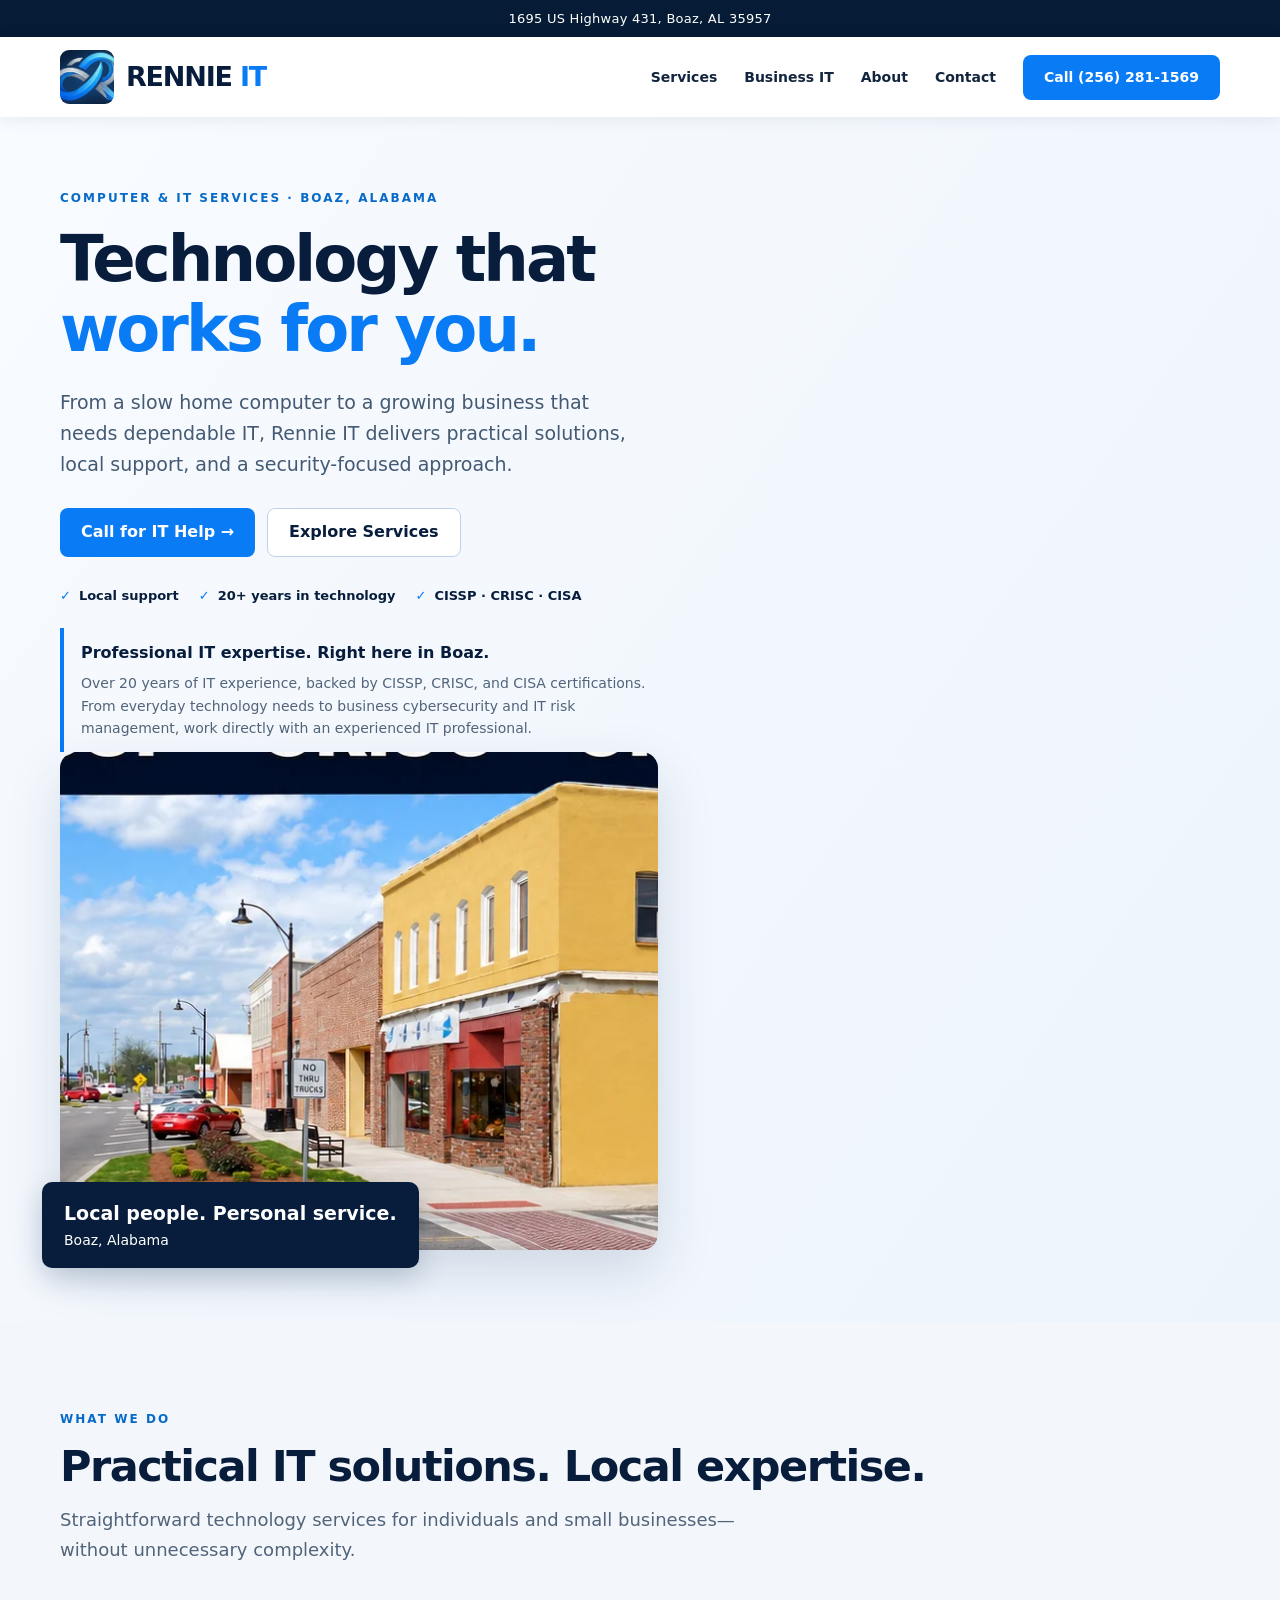
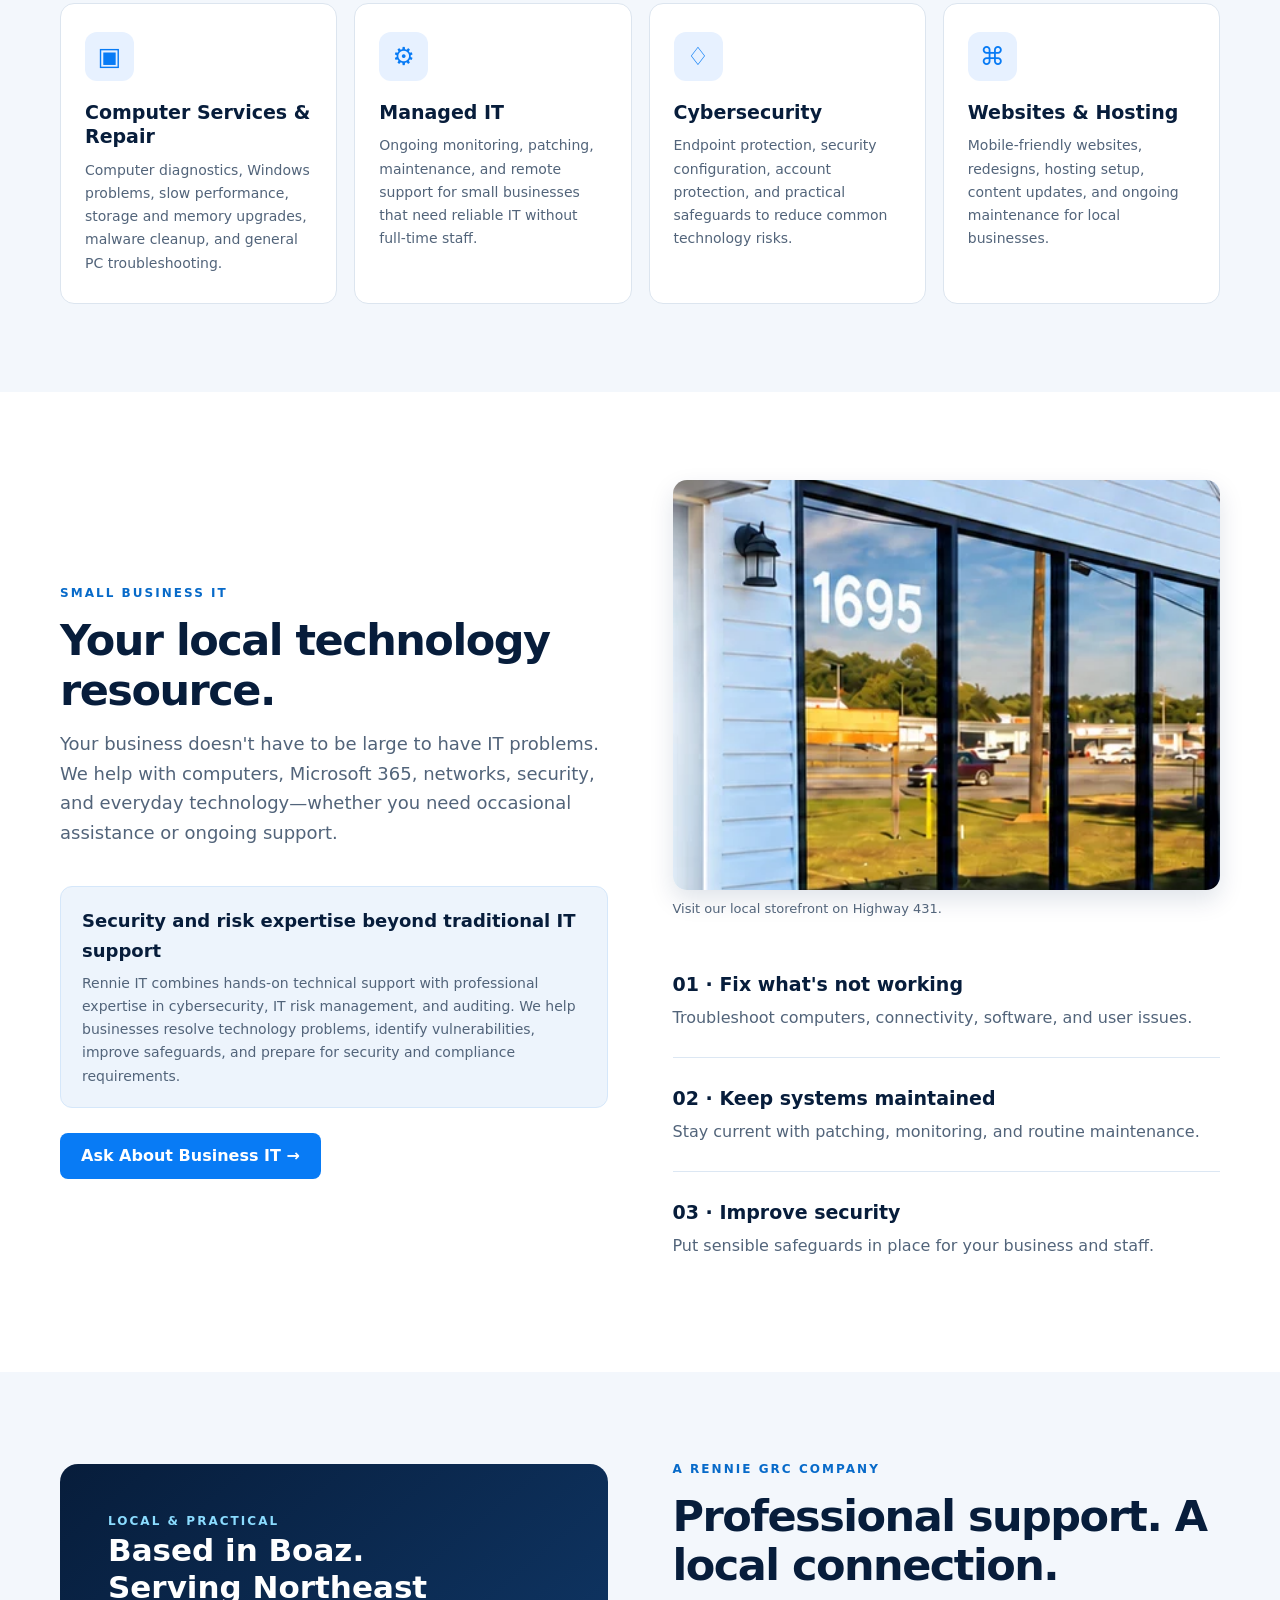
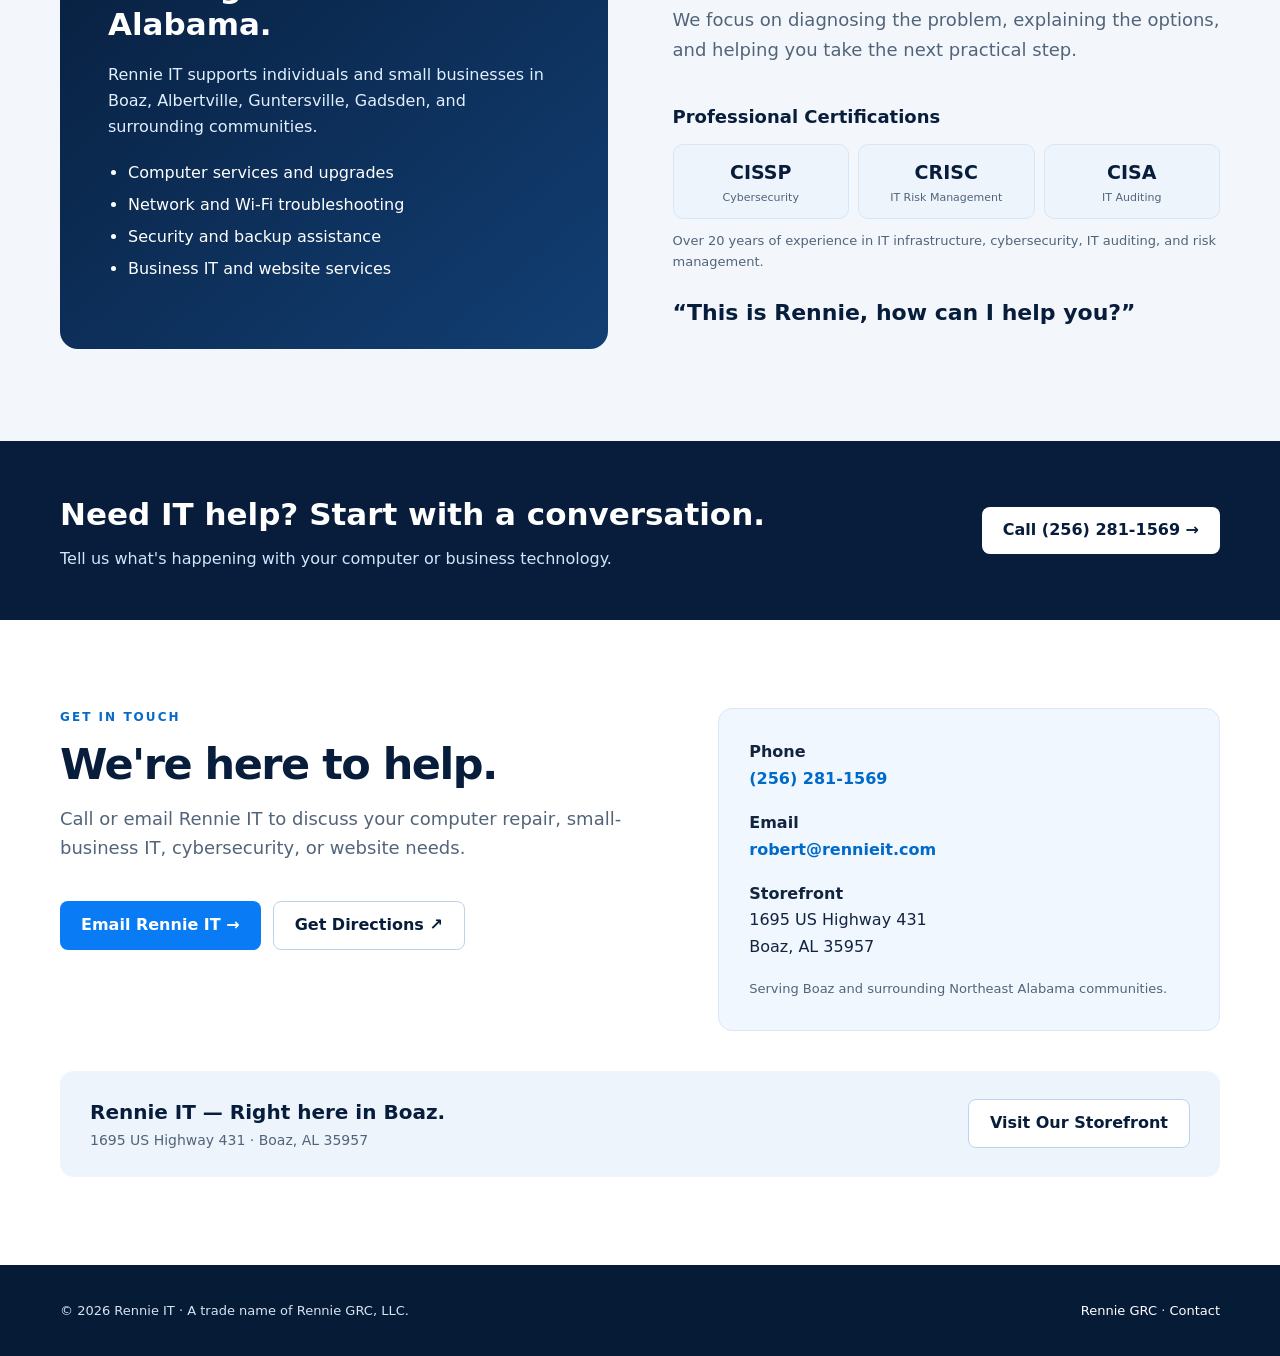
==== index.html @ ae41bf8a "redesign to match colors with images" ====
<!doctype html>
<html lang="en"><head><meta charset="utf-8"><meta name="viewport" content="width=device-width,initial-scale=1"><meta name="theme-color" content="#07264d"><meta name="description" content="Computer repair and IT support in Boaz, AL. Rennie IT helps homes and small businesses with PC diagnostics, Wi-Fi, managed IT, cybersecurity and websites. Call (256) 281-1569."><meta name="robots" content="index,follow,max-image-preview:large"><link rel="canonical" href="https://www.rennieit.com/"><meta property="og:type" content="website"><meta property="og:site_name" content="Rennie IT"><meta property="og:title" content="Rennie IT | Computer Repair & IT Support in Boaz, AL"><meta property="og:description" content="Local computer repair, small business IT, cybersecurity and website services in Northeast Alabama."><meta property="og:url" content="https://www.rennieit.com/"><meta property="og:image" content="https://www.rennieit.com/assets/storefront-sign.png"><meta name="twitter:card" content="summary_large_image"><link rel="icon" href="assets/rennie-logo.jpg" type="image/jpeg"><title>Rennie IT | Computer Repair & IT Support | Boaz, AL</title><style>
:root{--navy:#082954;--deep:#061d3b;--blue:#0879e7;--cyan:#0879e7;--light:#f3f7fc;--ink:#14263b;--muted:#54657a}*{box-sizing:border-box}html{scroll-behavior:smooth}body{margin:0;color:var(--ink);font:16px/1.65 system-ui,-apple-system,Segoe UI,Arial,sans-serif;background:#fff}a{color:inherit;text-decoration:none}.wrap{width:min(1160px,calc(100% - 40px));margin:auto}.top{background:var(--deep);color:#fff;text-align:center;padding:8px 12px;font-size:13px;letter-spacing:.02em}.top strong{color:#8bdcff}header{position:sticky;top:0;z-index:5;background:#fff;box-shadow:0 2px 16px #061d3b13}nav{height:80px;display:flex;align-items:center;justify-content:space-between;gap:20px}.brand{display:flex;align-items:center;gap:12px;color:var(--navy);font-weight:900;font-size:27px;letter-spacing:-1.2px;white-space:nowrap}.brand .mark{display:grid;place-items:center;width:49px;height:49px;border-radius:13px;background:linear-gradient(135deg,var(--cyan),var(--blue) 60%,var(--navy));color:#fff;font-size:33px;font-style:italic;box-shadow:0 4px 14px #0879e733}.brand em{font-style:normal;color:var(--blue)}.links{display:flex;align-items:center;gap:27px;font-size:14px;font-weight:700}.links a:hover{color:var(--blue)}.btn{display:inline-flex;align-items:center;justify-content:center;gap:8px;border-radius:8px;padding:13px 21px;background:var(--blue);color:#fff;font-weight:750;line-height:1.3;transition:.2s}.btn:hover{background:#0058b9;transform:translateY(-1px)}.btn.outline{background:#fff;color:var(--navy);border:1px solid #bdd3eb}.hero{background:linear-gradient(120deg,#f7fbff 0%,#edf6ff 55%,#dceeff 100%);overflow:hidden}.hero-inner{display:grid;grid-template-columns:1.08fr .92fr;gap:55px;align-items:center;padding:90px 0}.eyebrow{text-transform:uppercase;color:#076ac9;font-weight:850;font-size:12px;letter-spacing:.17em}.hero h1{font-size:clamp(40px,5vw,66px);line-height:1.09;letter-spacing:-.045em;color:var(--navy);margin:16px 0 22px}.hero h1 span{color:var(--blue)}.hero p{font-size:19px;color:#445a72;max-width:590px;margin:0 0 27px}.actions{display:flex;flex-wrap:wrap;gap:12px}.hero-photo{position:relative}.hero-photo img{width:100%;display:block;border-radius:16px;box-shadow:0 22px 55px #08295425;aspect-ratio:1.3;object-fit:cover}.photo-label{position:absolute;bottom:-18px;left:-18px;background:var(--navy);color:#fff;border-radius:10px;padding:16px 22px;font-size:14px;box-shadow:0 10px 28px #08295435}.photo-label strong{display:block;font-size:19px}.trust{display:flex;gap:20px;flex-wrap:wrap;margin-top:28px;font-size:13px;font-weight:750;color:var(--navy)}.trust span:before{content:'✓';color:var(--blue);margin-right:8px}.section{padding:88px 0}.section.alt{background:#f5f9fd}.section h2{color:var(--navy);font-size:clamp(30px,3.4vw,43px);line-height:1.15;letter-spacing:-.035em;margin:12px 0 14px}.lead{color:var(--muted);font-size:18px;max-width:700px;margin:0 0 38px}.cards{display:grid;grid-template-columns:repeat(4,1fr);gap:17px}.card{background:#fff;border:1px solid #dce7f3;border-radius:14px;padding:28px 24px;box-shadow:0 8px 24px #0b305609}.icon{width:49px;height:49px;border-radius:12px;background:linear-gradient(135deg,#e0f4ff,#d7eaff);display:grid;place-items:center;color:var(--blue);font-size:25px;margin-bottom:19px}.card h3{font-size:19px;line-height:1.3;color:var(--navy);margin:0 0 10px}.card p{color:var(--muted);font-size:14px;margin:0}.split{display:grid;grid-template-columns:1fr 1fr;gap:65px;align-items:center}.feature{padding:25px 0;border-bottom:1px solid #dce7f3}.feature:last-child{border:0}.feature h3{margin:0 0 5px;color:var(--navy);font-size:19px}.feature p{margin:0;color:var(--muted)}.panel{border-radius:18px;background:linear-gradient(145deg,var(--navy),#07539d);color:#fff;padding:48px}.panel h3{font-size:31px;line-height:1.2;margin:0 0 18px}.panel p{color:#e2efff}.panel ul{padding-left:20px;line-height:2}.banner{background:var(--navy);color:#fff;padding:48px 0}.banner .wrap{display:flex;align-items:center;justify-content:space-between;gap:25px}.banner h2{color:#fff;margin:0 0 6px;font-size:31px}.banner p{margin:0;color:#d2e5fa}.banner .btn{background:#fff;color:var(--navy)}.contact{display:grid;grid-template-columns:1.1fr .9fr;gap:45px}.contact-card{background:#f0f7ff;border:1px solid #dce7f3;border-radius:14px;padding:30px}.contact-card a{color:#006acb;font-weight:750}.contact-card p{margin:0 0 18px}.contact-card p:last-child{margin:0}.fine{color:var(--muted);font-size:13px}footer{background:var(--deep);color:#d6e3f3;padding:35px 0;font-size:13px}footer .wrap{display:flex;justify-content:space-between;gap:20px;flex-wrap:wrap}footer a{color:#fff}.mobile-menu{display:none}@media(max-width:900px){.cards{grid-template-columns:repeat(2,1fr)}.hero-inner{gap:30px}.links{gap:14px}}@media(max-width:720px){nav{height:68px}.brand{font-size:23px}.brand .mark{width:42px;height:42px;font-size:27px}.mobile-menu{display:block;border:1px solid #d1e0ef;border-radius:7px;background:#fff;color:var(--navy);padding:7px 11px;font-size:22px;cursor:pointer}.links{display:none;position:absolute;top:68px;left:0;right:0;background:#fff;box-shadow:0 12px 20px #061d3b22;padding:20px;flex-direction:column;align-items:stretch}.links.open{display:flex}.hero-inner,.split,.contact{grid-template-columns:1fr}.hero-inner{padding:55px 0 65px}.hero-photo{margin-top:20px}.photo-label{left:10px}.section{padding:65px 0}.cards{grid-template-columns:1fr}.banner .wrap{align-items:flex-start;flex-direction:column}.panel{padding:30px}.hero h1{font-size:43px}}
.brand-logo{width:54px;height:54px;object-fit:cover;border-radius:9px;display:block}@media(max-width:720px){.brand-logo{width:43px;height:43px}}
.hero-cred{margin-top:22px;border-left:4px solid var(--blue);padding:12px 0 12px 17px;max-width:590px}.hero-cred strong{color:var(--navy);font-size:16px}.hero-cred p{font-size:14px;line-height:1.6;margin:6px 0 0;color:var(--muted)}.business-expertise{margin:0 0 25px;padding:19px 21px;border-radius:12px;background:#edf6ff;border:1px solid #d5e7fa}.business-expertise h3{margin:0 0 7px;font-size:18px;color:var(--navy)}.business-expertise p{margin:0;font-size:14px;color:var(--muted)}.certifications{margin:22px 0 18px}.certifications h3{font-size:18px;color:var(--navy);margin:0 0 12px}.cert-grid{display:grid;grid-template-columns:repeat(3,minmax(0,1fr));gap:9px}.cert{background:#edf6ff;border:1px solid #d7e7f8;border-radius:10px;padding:12px 8px;text-align:center;display:flex;flex-direction:column;gap:3px}.cert strong{font-size:19px;color:var(--navy)}.cert span{font-size:11px;line-height:1.3;color:var(--muted)}.certifications>p{font-size:13px;color:var(--muted);margin:11px 0 0}@media(max-width:420px){.cert-grid{gap:5px}.cert{padding:10px 4px}.cert strong{font-size:16px}.cert span{font-size:10px}}

.visual-hero{background:#061d3b}.visual-hero img{display:block;width:100%;height:auto;max-height:480px;object-fit:contain}.hero-single{grid-template-columns:1fr;max-width:960px;padding:48px 0 56px}.hero-single h1{font-size:clamp(34px,4vw,53px)}.hero-single p{max-width:790px}.section-art{margin:0 0 25px}.section-art img{display:block;width:100%;height:auto;border-radius:14px;box-shadow:0 10px 25px #08295420}.section-art figcaption{font-size:13px;color:var(--muted);margin-top:8px}.contact-visual{margin-top:38px}.contact-visual img{display:block;width:100%;height:auto;border-radius:14px;box-shadow:0 10px 25px #08295418}@media(max-width:720px){.hero-single{padding:35px 0 45px}.visual-hero img{max-height:none}.section-art{max-width:600px}}
</style><script type="application/ld+json">{"@context":"https://schema.org","@type":"ComputerStore","@id":"https://www.rennieit.com/#business","name":"Rennie IT","url":"https://www.rennieit.com/","image":"https://www.rennieit.com/assets/storefront-sign.png","logo":"https://www.rennieit.com/assets/rennie-logo.jpg","telephone":"+1-256-281-1569","email":"robert@rennieit.com","description":"Computer repair, small business IT support, managed IT, cybersecurity and website services in Boaz, Alabama.","address":{"@type":"PostalAddress","streetAddress":"1695 US Highway 431","addressLocality":"Boaz","addressRegion":"AL","postalCode":"35957","addressCountry":"US"},"areaServed":[{"@type":"City","name":"Boaz"},{"@type":"City","name":"Albertville"},{"@type":"City","name":"Guntersville"},{"@type":"City","name":"Gadsden"}],"hasOfferCatalog":{"@type":"OfferCatalog","name":"IT Services","itemListElement":[{"@type":"OfferCatalog","name":"Computer Repair"},{"@type":"OfferCatalog","name":"Managed IT"},{"@type":"OfferCatalog","name":"Cybersecurity"},{"@type":"OfferCatalog","name":"Website Development and Hosting"}]}}</script><style>
/* Unified brand design */
:root{--navy:#071d3b;--deep:#061b35;--blue:#087bf5;--cyan:#087bf5;--light:#f3f7fc;--ink:#12243e;--muted:#52647a}
.hero{background:linear-gradient(125deg,#f8fbff,#edf4fc)}
.hero-inner{padding:72px 0;gap:52px}
.hero-photo img{aspect-ratio:1.2;object-fit:cover;object-position:center;border-radius:16px}
.photo-label{background:#071d3b}
.section.alt{background:#f3f7fc}
.panel{background:linear-gradient(140deg,#071d3b,#123f74)}
.card,.contact-card,.cert{box-shadow:none}
.card{border-color:#dce5ef}
.icon{background:#e7f1ff}
.business-expertise,.cert{background:#edf4fc}
.section-art img{aspect-ratio:1.15;object-fit:cover;object-position:center;max-height:410px}
.local-strip{margin-top:40px;padding:25px 30px;background:#edf4fc;border-radius:14px;display:flex;justify-content:space-between;align-items:center;gap:20px}
.local-strip strong,.local-strip span{display:block}.local-strip strong{color:#071d3b;font-size:20px}.local-strip span{color:#52647a;font-size:14px}
@media(max-width:720px){.hero-inner{padding:48px 0 65px}.local-strip{flex-direction:column;align-items:flex-start}.hero-photo img{aspect-ratio:1.35}}
</style></head><body>
<div class="top">1695 US Highway 431, Boaz, AL 35957</div>
<header><nav class="wrap"><a class="brand" href="#home" aria-label="Rennie IT home"><img class="brand-logo" src="assets/rennie-logo.jpg" alt="Rennie IT logo" width="54" height="54"><span>RENNIE <em>IT</em></span></a><button class="mobile-menu" id="menu" aria-label="Toggle navigation" aria-expanded="false">☰</button><div class="links" id="links"><a href="#services">Services</a><a href="#business">Business IT</a><a href="#about">About</a><a href="#contact">Contact</a><a class="btn" href="tel:+12562811569">Call (256) 281-1569</a></div></nav></header>
<main><section class="hero" id="home"><div class="wrap hero-inner"><div><div class="eyebrow">Computer & IT services · Boaz, Alabama</div><h1>Technology that <span>works for you.</span></h1><p>From a slow home computer to a growing business that needs dependable IT, Rennie IT delivers practical solutions, local support, and a security-focused approach.</p><div class="actions"><a class="btn" href="tel:+12562811569">Call for IT Help →</a><a class="btn outline" href="#services">Explore Services</a></div><div class="trust"><span>Local support</span><span>20+ years in technology</span><span>CISSP · CRISC · CISA</span></div><div class="hero-cred"><strong>Professional IT expertise. Right here in Boaz.</strong><p>Over 20 years of IT experience, backed by CISSP, CRISC, and CISA certifications. From everyday technology needs to business cybersecurity and IT risk management, work directly with an experienced IT professional.</p></div><div class="hero-photo"><img src="assets/boaz-downtown.webp" alt="Downtown Boaz Alabama, home of Rennie IT" fetchpriority="high"><div class="photo-label"><strong>Local people. Personal service.</strong>Boaz, Alabama</div></div></div></section>
<section class="section alt" id="services"><div class="wrap"><div class="eyebrow">What we do</div><h2>Practical IT solutions. Local expertise.</h2><p class="lead">Straightforward technology services for individuals and small businesses—without unnecessary complexity.</p><div class="cards"><article class="card"><div class="icon">▣</div><h3>Computer Services & Repair</h3><p>Computer diagnostics, Windows problems, slow performance, storage and memory upgrades, malware cleanup, and general PC troubleshooting.</p></article><article class="card"><div class="icon">⚙</div><h3>Managed IT</h3><p>Ongoing monitoring, patching, maintenance, and remote support for small businesses that need reliable IT without full-time staff.</p></article><article class="card"><div class="icon">♢</div><h3>Cybersecurity</h3><p>Endpoint protection, security configuration, account protection, and practical safeguards to reduce common technology risks.</p></article><article class="card"><div class="icon">⌘</div><h3>Websites & Hosting</h3><p>Mobile-friendly websites, redesigns, hosting setup, content updates, and ongoing maintenance for local businesses.</p></article></div></div></section>
<section class="section" id="business"><div class="wrap split"><div><div class="eyebrow">Small business IT</div><h2>Your local technology resource.</h2><p class="lead">Your business doesn't have to be large to have IT problems. We help with computers, Microsoft 365, networks, security, and everyday technology—whether you need occasional assistance or ongoing support.</p><div class="business-expertise"><h3>Security and risk expertise beyond traditional IT support</h3><p>Rennie IT combines hands-on technical support with professional expertise in cybersecurity, IT risk management, and auditing. We help businesses resolve technology problems, identify vulnerabilities, improve safeguards, and prepare for security and compliance requirements.</p></div><a class="btn" href="mailto:robert@rennieit.com?subject=Business%20IT%20Support%20Inquiry">Ask About Business IT →</a></div><div><figure class="section-art"><img src="assets/storefront-crop.webp" loading="lazy" alt="Rennie IT storefront on Highway 431 in Boaz Alabama"><figcaption>Visit our local storefront on Highway 431.</figcaption></figure><div class="feature"><h3>01 · Fix what's not working</h3><p>Troubleshoot computers, connectivity, software, and user issues.</p></div><div class="feature"><h3>02 · Keep systems maintained</h3><p>Stay current with patching, monitoring, and routine maintenance.</p></div><div class="feature"><h3>03 · Improve security</h3><p>Put sensible safeguards in place for your business and staff.</p></div></div></div></section>
<section class="section alt" id="about"><div class="wrap split"><div class="panel"><div class="eyebrow" style="color:#8bdcff">Local & practical</div><h3>Based in Boaz.<br>Serving Northeast Alabama.</h3><p>Rennie IT supports individuals and small businesses in Boaz, Albertville, Guntersville, Gadsden, and surrounding communities.</p><ul><li>Computer services and upgrades</li><li>Network and Wi-Fi troubleshooting</li><li>Security and backup assistance</li><li>Business IT and website services</li></ul></div><div><div class="eyebrow">A Rennie GRC company</div><h2>Professional support. A local connection.</h2><p class="lead">We focus on diagnosing the problem, explaining the options, and helping you take the next practical step.</p><div class="certifications"><h3>Professional Certifications</h3><div class="cert-grid"><div class="cert"><strong>CISSP</strong><span>Cybersecurity</span></div><div class="cert"><strong>CRISC</strong><span>IT Risk Management</span></div><div class="cert"><strong>CISA</strong><span>IT Auditing</span></div></div><p>Over 20 years of experience in IT infrastructure, cybersecurity, IT auditing, and risk management.</p></div><p style="color:var(--navy);font-size:22px;font-weight:800">“This is Rennie, how can I help you?”</p></div></div></section>
<div class="banner"><div class="wrap"><div><h2>Need IT help? Start with a conversation.</h2><p>Tell us what's happening with your computer or business technology.</p></div><a class="btn" href="tel:+12562811569">Call (256) 281-1569 →</a></div></div>
<section class="section" id="contact"><div class="wrap contact"><div><div class="eyebrow">Get in touch</div><h2>We're here to help.</h2><p class="lead">Call or email Rennie IT to discuss your computer repair, small-business IT, cybersecurity, or website needs.</p><div class="actions"><a class="btn" href="mailto:robert@rennieit.com?subject=Rennie%20IT%20Service%20Inquiry">Email Rennie IT →</a><a class="btn outline" href="https://www.google.com/maps/search/?api=1&query=1695+US+Highway+431+Boaz+AL+35957" target="_blank" rel="noopener">Get Directions ↗</a></div></div><div class="contact-card"><p><strong>Phone</strong><br><a href="tel:+12562811569">(256) 281-1569</a></p><p><strong>Email</strong><br><a href="mailto:robert@rennieit.com">robert@rennieit.com</a></p><p><strong>Storefront</strong><br>1695 US Highway 431<br>Boaz, AL 35957</p><p class="fine">Serving Boaz and surrounding Northeast Alabama communities.</p></div></div><div class="wrap local-strip"><div><strong>Rennie IT — Right here in Boaz.</strong><span>1695 US Highway 431 · Boaz, AL 35957</span></div><a class="btn outline" href="https://www.google.com/maps/search/?api=1&query=1695+US+Highway+431+Boaz+AL+35957" target="_blank" rel="noopener">Visit Our Storefront</a></div></section></main>
<footer><div class="wrap"><div>© <span id="year">2026</span> Rennie IT · A trade name of Rennie GRC, LLC.</div><div><a href="https://www.renniegrc.com/">Rennie GRC</a> · <a href="mailto:robert@rennieit.com">Contact</a></div></div></footer>
<script>document.getElementById('year').textContent=new Date().getFullYear();const m=document.getElementById('menu'),l=document.getElementById('links');m.addEventListener('click',()=>{const open=l.classList.toggle('open');m.setAttribute('aria-expanded',String(open))});l.querySelectorAll('a').forEach(a=>a.addEventListener('click',()=>{l.classList.remove('open');m.setAttribute('aria-expanded','false')}));</script>
</body></html>
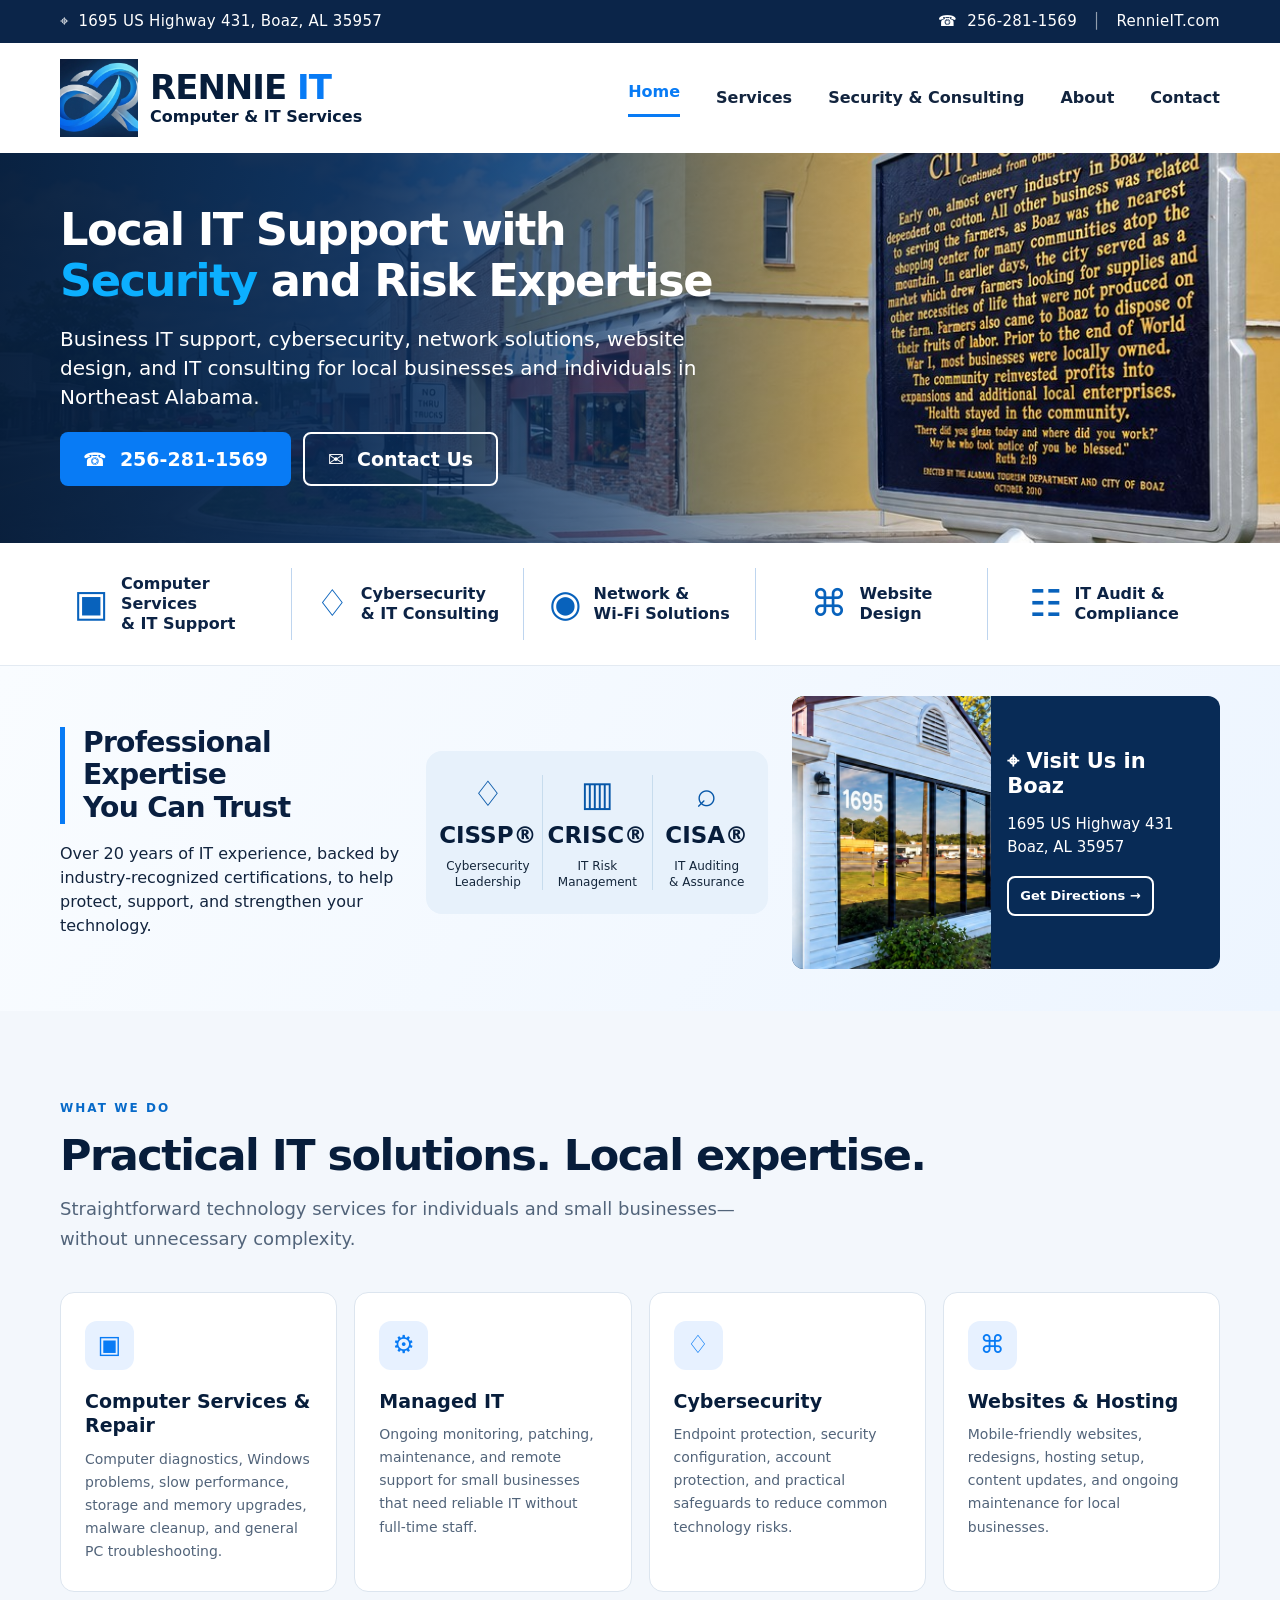
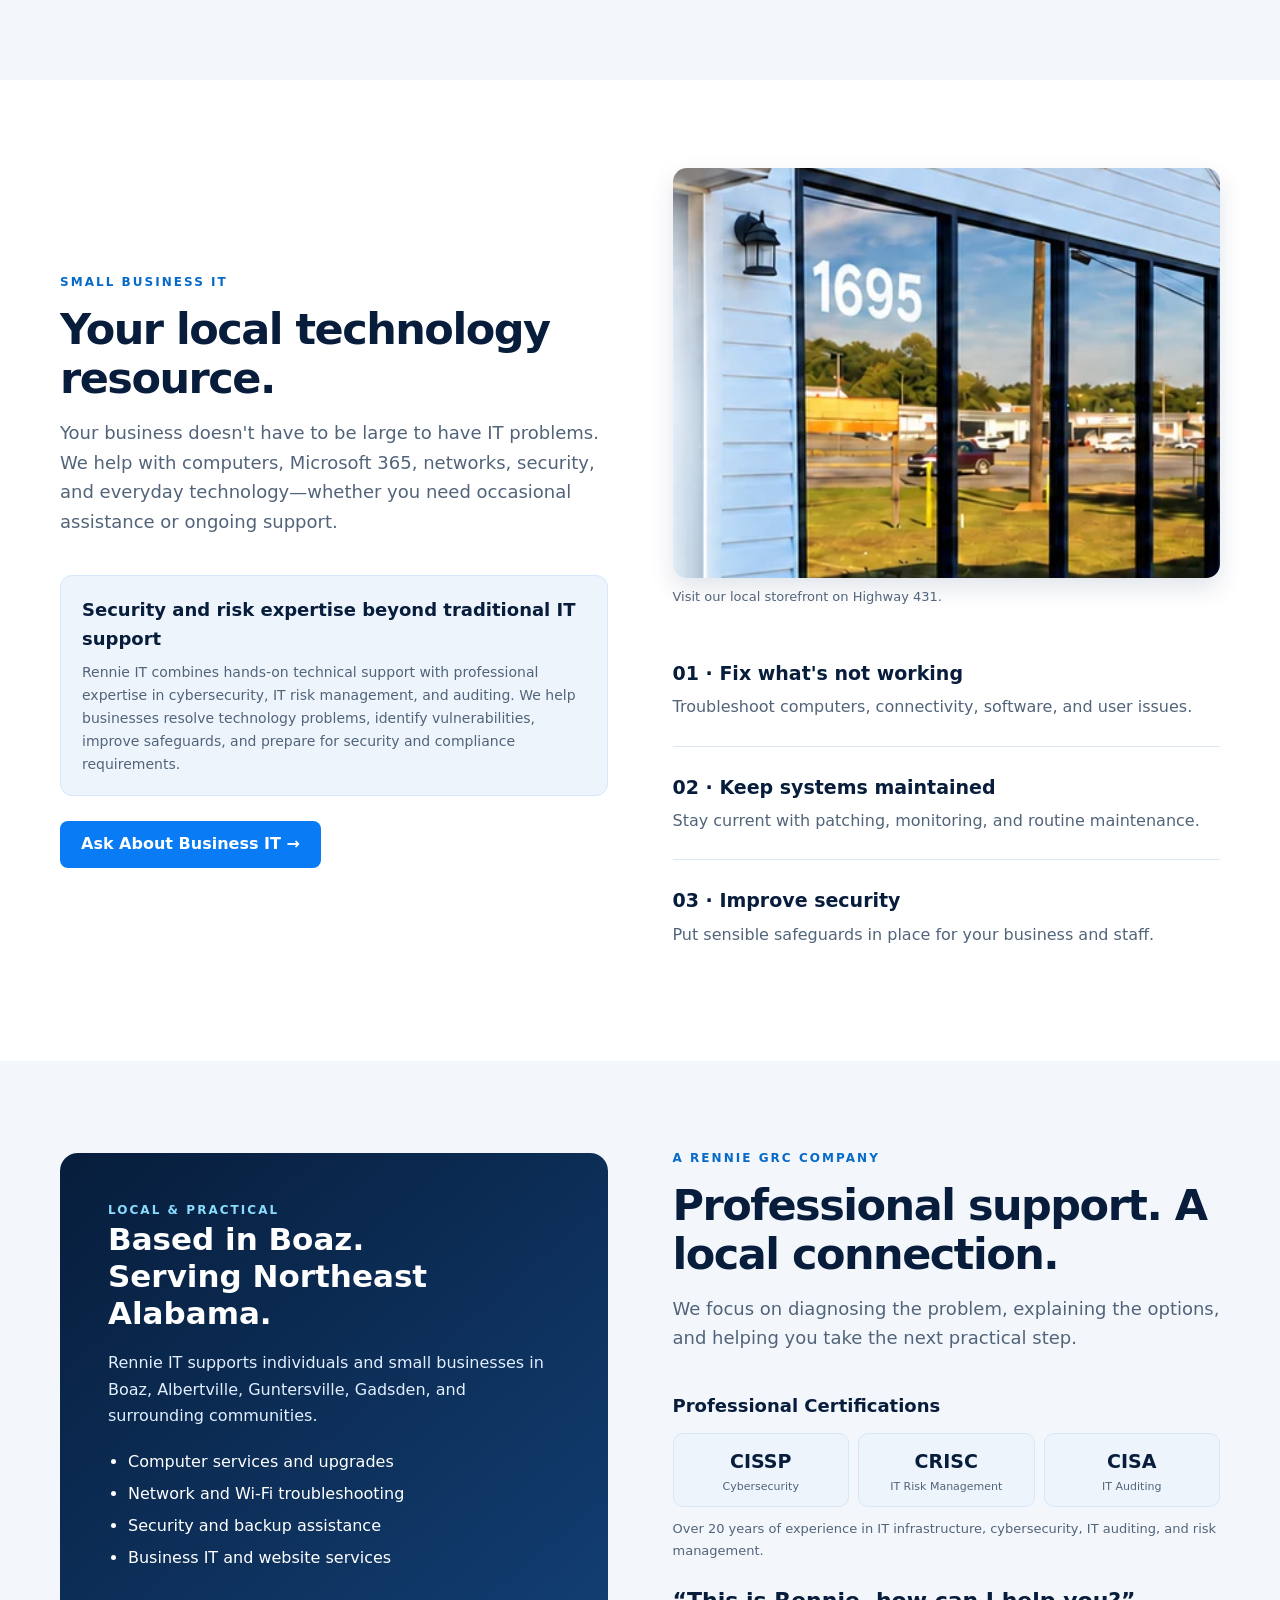
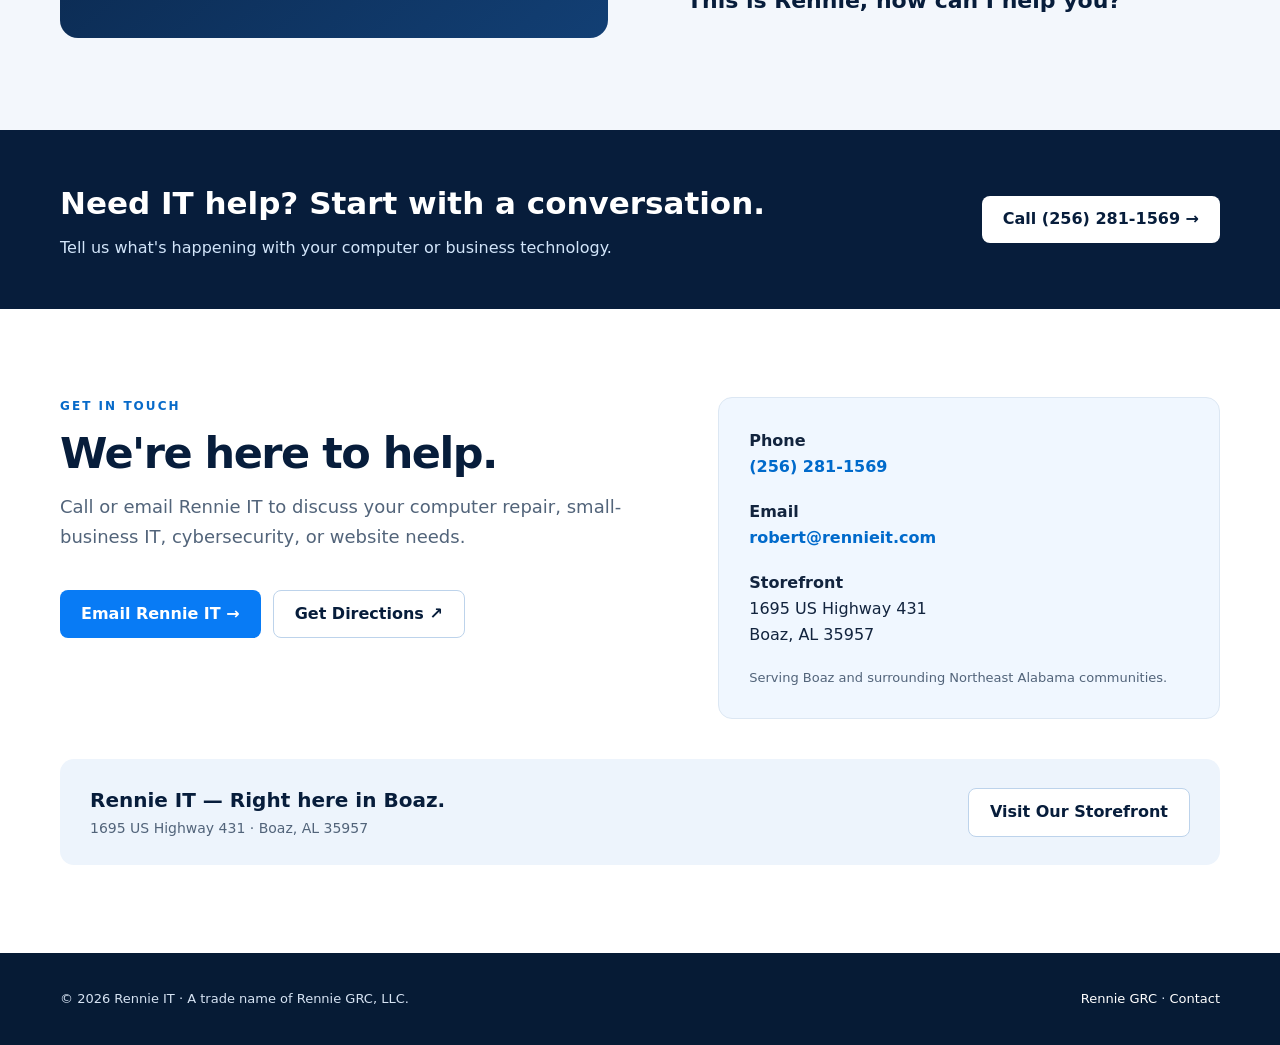
==== commit 674ccbc5: "correct" ====
--- a/index.html
+++ b/index.html
@@ -1,5 +1,6 @@
-<!doctype html>
-<html lang="en"><head><meta charset="utf-8"><meta name="viewport" content="width=device-width,initial-scale=1"><meta name="theme-color" content="#07264d"><meta name="description" content="Computer repair and IT support in Boaz, AL. Rennie IT helps homes and small businesses with PC diagnostics, Wi-Fi, managed IT, cybersecurity and websites. Call (256) 281-1569."><meta name="robots" content="index,follow,max-image-preview:large"><link rel="canonical" href="https://www.rennieit.com/"><meta property="og:type" content="website"><meta property="og:site_name" content="Rennie IT"><meta property="og:title" content="Rennie IT | Computer Repair & IT Support in Boaz, AL"><meta property="og:description" content="Local computer repair, small business IT, cybersecurity and website services in Northeast Alabama."><meta property="og:url" content="https://www.rennieit.com/"><meta property="og:image" content="https://www.rennieit.com/assets/storefront-sign.png"><meta name="twitter:card" content="summary_large_image"><link rel="icon" href="assets/rennie-logo.jpg" type="image/jpeg"><title>Rennie IT | Computer Repair & IT Support | Boaz, AL</title><style>
+<!DOCTYPE html>
+
+<html lang="en"><head><meta charset="utf-8"/><meta content="width=device-width,initial-scale=1" name="viewport"/><meta content="#07264d" name="theme-color"/><meta content="Computer repair and IT support in Boaz, AL. Rennie IT helps homes and small businesses with PC diagnostics, Wi-Fi, managed IT, cybersecurity and websites. Call (256) 281-1569." name="description"/><meta content="index,follow,max-image-preview:large" name="robots"/><link href="https://www.rennieit.com/" rel="canonical"/><meta content="website" property="og:type"/><meta content="Rennie IT" property="og:site_name"/><meta content="Rennie IT | Computer Repair &amp; IT Support in Boaz, AL" property="og:title"/><meta content="Local computer repair, small business IT, cybersecurity and website services in Northeast Alabama." property="og:description"/><meta content="https://www.rennieit.com/" property="og:url"/><meta content="https://www.rennieit.com/assets/storefront-sign.png" property="og:image"/><meta content="summary_large_image" name="twitter:card"/><link href="assets/rennie-logo.jpg" rel="icon" type="image/jpeg"/><title>Rennie IT | Computer Repair &amp; IT Support | Boaz, AL</title><style>
 :root{--navy:#082954;--deep:#061d3b;--blue:#0879e7;--cyan:#0879e7;--light:#f3f7fc;--ink:#14263b;--muted:#54657a}*{box-sizing:border-box}html{scroll-behavior:smooth}body{margin:0;color:var(--ink);font:16px/1.65 system-ui,-apple-system,Segoe UI,Arial,sans-serif;background:#fff}a{color:inherit;text-decoration:none}.wrap{width:min(1160px,calc(100% - 40px));margin:auto}.top{background:var(--deep);color:#fff;text-align:center;padding:8px 12px;font-size:13px;letter-spacing:.02em}.top strong{color:#8bdcff}header{position:sticky;top:0;z-index:5;background:#fff;box-shadow:0 2px 16px #061d3b13}nav{height:80px;display:flex;align-items:center;justify-content:space-between;gap:20px}.brand{display:flex;align-items:center;gap:12px;color:var(--navy);font-weight:900;font-size:27px;letter-spacing:-1.2px;white-space:nowrap}.brand .mark{display:grid;place-items:center;width:49px;height:49px;border-radius:13px;background:linear-gradient(135deg,var(--cyan),var(--blue) 60%,var(--navy));color:#fff;font-size:33px;font-style:italic;box-shadow:0 4px 14px #0879e733}.brand em{font-style:normal;color:var(--blue)}.links{display:flex;align-items:center;gap:27px;font-size:14px;font-weight:700}.links a:hover{color:var(--blue)}.btn{display:inline-flex;align-items:center;justify-content:center;gap:8px;border-radius:8px;padding:13px 21px;background:var(--blue);color:#fff;font-weight:750;line-height:1.3;transition:.2s}.btn:hover{background:#0058b9;transform:translateY(-1px)}.btn.outline{background:#fff;color:var(--navy);border:1px solid #bdd3eb}.hero{background:linear-gradient(120deg,#f7fbff 0%,#edf6ff 55%,#dceeff 100%);overflow:hidden}.hero-inner{display:grid;grid-template-columns:1.08fr .92fr;gap:55px;align-items:center;padding:90px 0}.eyebrow{text-transform:uppercase;color:#076ac9;font-weight:850;font-size:12px;letter-spacing:.17em}.hero h1{font-size:clamp(40px,5vw,66px);line-height:1.09;letter-spacing:-.045em;color:var(--navy);margin:16px 0 22px}.hero h1 span{color:var(--blue)}.hero p{font-size:19px;color:#445a72;max-width:590px;margin:0 0 27px}.actions{display:flex;flex-wrap:wrap;gap:12px}.hero-photo{position:relative}.hero-photo img{width:100%;display:block;border-radius:16px;box-shadow:0 22px 55px #08295425;aspect-ratio:1.3;object-fit:cover}.photo-label{position:absolute;bottom:-18px;left:-18px;background:var(--navy);color:#fff;border-radius:10px;padding:16px 22px;font-size:14px;box-shadow:0 10px 28px #08295435}.photo-label strong{display:block;font-size:19px}.trust{display:flex;gap:20px;flex-wrap:wrap;margin-top:28px;font-size:13px;font-weight:750;color:var(--navy)}.trust span:before{content:'✓';color:var(--blue);margin-right:8px}.section{padding:88px 0}.section.alt{background:#f5f9fd}.section h2{color:var(--navy);font-size:clamp(30px,3.4vw,43px);line-height:1.15;letter-spacing:-.035em;margin:12px 0 14px}.lead{color:var(--muted);font-size:18px;max-width:700px;margin:0 0 38px}.cards{display:grid;grid-template-columns:repeat(4,1fr);gap:17px}.card{background:#fff;border:1px solid #dce7f3;border-radius:14px;padding:28px 24px;box-shadow:0 8px 24px #0b305609}.icon{width:49px;height:49px;border-radius:12px;background:linear-gradient(135deg,#e0f4ff,#d7eaff);display:grid;place-items:center;color:var(--blue);font-size:25px;margin-bottom:19px}.card h3{font-size:19px;line-height:1.3;color:var(--navy);margin:0 0 10px}.card p{color:var(--muted);font-size:14px;margin:0}.split{display:grid;grid-template-columns:1fr 1fr;gap:65px;align-items:center}.feature{padding:25px 0;border-bottom:1px solid #dce7f3}.feature:last-child{border:0}.feature h3{margin:0 0 5px;color:var(--navy);font-size:19px}.feature p{margin:0;color:var(--muted)}.panel{border-radius:18px;background:linear-gradient(145deg,var(--navy),#07539d);color:#fff;padding:48px}.panel h3{font-size:31px;line-height:1.2;margin:0 0 18px}.panel p{color:#e2efff}.panel ul{padding-left:20px;line-height:2}.banner{background:var(--navy);color:#fff;padding:48px 0}.banner .wrap{display:flex;align-items:center;justify-content:space-between;gap:25px}.banner h2{color:#fff;margin:0 0 6px;font-size:31px}.banner p{margin:0;color:#d2e5fa}.banner .btn{background:#fff;color:var(--navy)}.contact{display:grid;grid-template-columns:1.1fr .9fr;gap:45px}.contact-card{background:#f0f7ff;border:1px solid #dce7f3;border-radius:14px;padding:30px}.contact-card a{color:#006acb;font-weight:750}.contact-card p{margin:0 0 18px}.contact-card p:last-child{margin:0}.fine{color:var(--muted);font-size:13px}footer{background:var(--deep);color:#d6e3f3;padding:35px 0;font-size:13px}footer .wrap{display:flex;justify-content:space-between;gap:20px;flex-wrap:wrap}footer a{color:#fff}.mobile-menu{display:none}@media(max-width:900px){.cards{grid-template-columns:repeat(2,1fr)}.hero-inner{gap:30px}.links{gap:14px}}@media(max-width:720px){nav{height:68px}.brand{font-size:23px}.brand .mark{width:42px;height:42px;font-size:27px}.mobile-menu{display:block;border:1px solid #d1e0ef;border-radius:7px;background:#fff;color:var(--navy);padding:7px 11px;font-size:22px;cursor:pointer}.links{display:none;position:absolute;top:68px;left:0;right:0;background:#fff;box-shadow:0 12px 20px #061d3b22;padding:20px;flex-direction:column;align-items:stretch}.links.open{display:flex}.hero-inner,.split,.contact{grid-template-columns:1fr}.hero-inner{padding:55px 0 65px}.hero-photo{margin-top:20px}.photo-label{left:10px}.section{padding:65px 0}.cards{grid-template-columns:1fr}.banner .wrap{align-items:flex-start;flex-direction:column}.panel{padding:30px}.hero h1{font-size:43px}}
 .brand-logo{width:54px;height:54px;object-fit:cover;border-radius:9px;display:block}@media(max-width:720px){.brand-logo{width:43px;height:43px}}
 .hero-cred{margin-top:22px;border-left:4px solid var(--blue);padding:12px 0 12px 17px;max-width:590px}.hero-cred strong{color:var(--navy);font-size:16px}.hero-cred p{font-size:14px;line-height:1.6;margin:6px 0 0;color:var(--muted)}.business-expertise{margin:0 0 25px;padding:19px 21px;border-radius:12px;background:#edf6ff;border:1px solid #d5e7fa}.business-expertise h3{margin:0 0 7px;font-size:18px;color:var(--navy)}.business-expertise p{margin:0;font-size:14px;color:var(--muted)}.certifications{margin:22px 0 18px}.certifications h3{font-size:18px;color:var(--navy);margin:0 0 12px}.cert-grid{display:grid;grid-template-columns:repeat(3,minmax(0,1fr));gap:9px}.cert{background:#edf6ff;border:1px solid #d7e7f8;border-radius:10px;padding:12px 8px;text-align:center;display:flex;flex-direction:column;gap:3px}.cert strong{font-size:19px;color:var(--navy)}.cert span{font-size:11px;line-height:1.3;color:var(--muted)}.certifications>p{font-size:13px;color:var(--muted);margin:11px 0 0}@media(max-width:420px){.cert-grid{gap:5px}.cert{padding:10px 4px}.cert strong{font-size:16px}.cert span{font-size:10px}}
@@ -22,15 +23,26 @@
 .local-strip{margin-top:40px;padding:25px 30px;background:#edf4fc;border-radius:14px;display:flex;justify-content:space-between;align-items:center;gap:20px}
 .local-strip strong,.local-strip span{display:block}.local-strip strong{color:#071d3b;font-size:20px}.local-strip span{color:#52647a;font-size:14px}
 @media(max-width:720px){.hero-inner{padding:48px 0 65px}.local-strip{flex-direction:column;align-items:flex-start}.hero-photo img{aspect-ratio:1.35}}
+</style><style>
+/* Reference-matched homepage: actual HTML layout rather than a static mockup */
+:root{--navy:#071d3b;--deep:#061b35;--blue:#087bf5;--cyan:#087bf5}
+.top{padding:0;background:#0b2549;text-align:left;font-size:15px}.top-inner{display:flex;justify-content:space-between;align-items:center;gap:18px;padding:9px 0}.top-inner span:last-child{display:flex;gap:15px;align-items:center}.top-sep{opacity:.55}
+header{position:relative;top:auto;box-shadow:none}.brand{font-size:34px;gap:12px;letter-spacing:-1px;line-height:1}.brand-logo{width:78px;height:78px;object-fit:cover;border-radius:0}.brand small{display:block;font-size:16px;letter-spacing:0;font-weight:750;margin-top:5px}.links{font-size:16px;gap:36px}.links .active{color:var(--blue);border-bottom:3px solid var(--blue);padding-bottom:9px}nav{height:110px}
+.new-hero{position:relative;isolation:isolate;min-height:390px;display:flex;align-items:center;background:#0b294f;overflow:hidden}.hero-background{position:absolute;inset:0;z-index:-1;background-image:linear-gradient(90deg,#061d3bf7 0%,#082a55ed 28%,#073265aa 48%,#08264a00 75%),url('assets/boaz-hero.jpg');background-size:cover;background-position:center 55%}.new-hero-content{padding:46px 0 50px;color:#fff}.new-hero h1{font-size:clamp(34px,3.5vw,54px);line-height:1.13;letter-spacing:-.035em;color:white;margin:0 0 18px;max-width:820px}.new-hero h1 span{color:#0cafff}.new-hero p{font-size:20px;line-height:1.45;max-width:670px;margin:0 0 20px;color:#fff}.hero-outline{background:transparent!important;border:2px solid #fff;color:white!important}.hero-outline:hover{background:#ffffff25!important}.new-hero .btn{font-size:19px;padding:13px 23px}
+.service-ribbon{background:white;border-bottom:1px solid #e3eaf2}.ribbon-grid{display:grid;grid-template-columns:repeat(5,minmax(0,1fr));padding:25px 0}.ribbon-grid a{display:flex;gap:12px;align-items:center;justify-content:center;min-height:72px;padding:0 14px;border-right:1px solid #bed5ef;color:#0c2345;line-height:1.24;font-size:16px}.ribbon-grid a:last-child{border:0}.ribbon-grid a:hover strong{color:var(--blue)}.ribbon-icon{font-size:37px;color:#0862bc;font-weight:500;line-height:1}.ribbon-grid strong{font-weight:800}
+.expertise-strip{background:linear-gradient(120deg,#f9fcff,#edf5ff);padding:30px 0 42px}.expertise-grid{display:grid;grid-template-columns:1fr 1fr 1.25fr;align-items:center;gap:24px}.expertise-copy h2{font-size:clamp(24px,2.2vw,33px);line-height:1.15;letter-spacing:-.025em;color:#091f40;border-left:5px solid var(--blue);padding-left:18px;margin:0 0 18px}.expertise-copy p{font-size:16px;line-height:1.5;margin:0}.expertise-certs{background:#e7f1fb;border-radius:16px;padding:24px 8px;display:grid;grid-template-columns:repeat(3,1fr);text-align:center}.expertise-certs>div{border-right:1px solid #c7dced;display:flex;align-items:center;flex-direction:column;gap:4px;padding:0 5px}.expertise-certs>div:last-child{border:0}.cert-symbol{color:#0757a8;font-size:35px;line-height:1.1}.expertise-certs strong{font-size:23px;color:#071d3b}.expertise-certs small{font-size:12px;line-height:1.3;color:#14263b}.visit{display:grid;grid-template-columns:1fr 1.15fr;border-radius:12px;overflow:hidden;min-height:240px;background:#082b56;color:#fff}.visit img{width:100%;height:100%;object-fit:cover;object-position:center}.visit-details{padding:26px 16px;align-self:center}.visit h3{font-size:21px;line-height:1.2;margin:0 0 14px;color:#fff}.visit p{font-size:15px;line-height:1.5;margin:0 0 18px}.visit a{display:inline-block;border:2px solid #fff;border-radius:8px;padding:7px 11px;font-weight:750;font-size:13px}
+@media(max-width:1000px){.expertise-grid{grid-template-columns:1fr 1fr}.visit{grid-column:1/-1}.links{gap:18px}.ribbon-grid a{font-size:13px;padding:0 6px}.ribbon-icon{font-size:28px}}
+@media(max-width:720px){.top-inner{flex-direction:column;gap:2px;text-align:center;font-size:12px}.top-inner span:last-child{gap:9px}nav{height:78px}.brand{font-size:24px}.brand-logo{width:53px;height:53px}.brand small{font-size:12px}.links{top:78px}.new-hero{min-height:410px}.hero-background{background-image:linear-gradient(90deg,#061d3bf2,#082a55dc 75%,#082a55a8),url('assets/boaz-hero.jpg')}.new-hero-content{padding:40px 0}.new-hero h1{font-size:36px}.new-hero p{font-size:17px}.new-hero .btn{font-size:15px}.ribbon-grid{grid-template-columns:repeat(2,1fr);gap:0}.ribbon-grid a{justify-content:flex-start;padding:15px 8px;border-bottom:1px solid #d7e4f1}.ribbon-grid a:nth-child(even){border-right:0}.expertise-grid{grid-template-columns:1fr}.visit{grid-column:auto}.expertise-certs{max-width:100%}}
+@media(max-width:420px){.new-hero h1{font-size:30px}.visit{grid-template-columns:1fr 1.1fr}.visit-details{padding:14px 10px}.visit h3{font-size:17px}.visit p{font-size:13px}}
 </style></head><body>
-<div class="top">1695 US Highway 431, Boaz, AL 35957</div>
-<header><nav class="wrap"><a class="brand" href="#home" aria-label="Rennie IT home"><img class="brand-logo" src="assets/rennie-logo.jpg" alt="Rennie IT logo" width="54" height="54"><span>RENNIE <em>IT</em></span></a><button class="mobile-menu" id="menu" aria-label="Toggle navigation" aria-expanded="false">☰</button><div class="links" id="links"><a href="#services">Services</a><a href="#business">Business IT</a><a href="#about">About</a><a href="#contact">Contact</a><a class="btn" href="tel:+12562811569">Call (256) 281-1569</a></div></nav></header>
-<main><section class="hero" id="home"><div class="wrap hero-inner"><div><div class="eyebrow">Computer & IT services · Boaz, Alabama</div><h1>Technology that <span>works for you.</span></h1><p>From a slow home computer to a growing business that needs dependable IT, Rennie IT delivers practical solutions, local support, and a security-focused approach.</p><div class="actions"><a class="btn" href="tel:+12562811569">Call for IT Help →</a><a class="btn outline" href="#services">Explore Services</a></div><div class="trust"><span>Local support</span><span>20+ years in technology</span><span>CISSP · CRISC · CISA</span></div><div class="hero-cred"><strong>Professional IT expertise. Right here in Boaz.</strong><p>Over 20 years of IT experience, backed by CISSP, CRISC, and CISA certifications. From everyday technology needs to business cybersecurity and IT risk management, work directly with an experienced IT professional.</p></div><div class="hero-photo"><img src="assets/boaz-downtown.webp" alt="Downtown Boaz Alabama, home of Rennie IT" fetchpriority="high"><div class="photo-label"><strong>Local people. Personal service.</strong>Boaz, Alabama</div></div></div></section>
-<section class="section alt" id="services"><div class="wrap"><div class="eyebrow">What we do</div><h2>Practical IT solutions. Local expertise.</h2><p class="lead">Straightforward technology services for individuals and small businesses—without unnecessary complexity.</p><div class="cards"><article class="card"><div class="icon">▣</div><h3>Computer Services & Repair</h3><p>Computer diagnostics, Windows problems, slow performance, storage and memory upgrades, malware cleanup, and general PC troubleshooting.</p></article><article class="card"><div class="icon">⚙</div><h3>Managed IT</h3><p>Ongoing monitoring, patching, maintenance, and remote support for small businesses that need reliable IT without full-time staff.</p></article><article class="card"><div class="icon">♢</div><h3>Cybersecurity</h3><p>Endpoint protection, security configuration, account protection, and practical safeguards to reduce common technology risks.</p></article><article class="card"><div class="icon">⌘</div><h3>Websites & Hosting</h3><p>Mobile-friendly websites, redesigns, hosting setup, content updates, and ongoing maintenance for local businesses.</p></article></div></div></section>
-<section class="section" id="business"><div class="wrap split"><div><div class="eyebrow">Small business IT</div><h2>Your local technology resource.</h2><p class="lead">Your business doesn't have to be large to have IT problems. We help with computers, Microsoft 365, networks, security, and everyday technology—whether you need occasional assistance or ongoing support.</p><div class="business-expertise"><h3>Security and risk expertise beyond traditional IT support</h3><p>Rennie IT combines hands-on technical support with professional expertise in cybersecurity, IT risk management, and auditing. We help businesses resolve technology problems, identify vulnerabilities, improve safeguards, and prepare for security and compliance requirements.</p></div><a class="btn" href="mailto:robert@rennieit.com?subject=Business%20IT%20Support%20Inquiry">Ask About Business IT →</a></div><div><figure class="section-art"><img src="assets/storefront-crop.webp" loading="lazy" alt="Rennie IT storefront on Highway 431 in Boaz Alabama"><figcaption>Visit our local storefront on Highway 431.</figcaption></figure><div class="feature"><h3>01 · Fix what's not working</h3><p>Troubleshoot computers, connectivity, software, and user issues.</p></div><div class="feature"><h3>02 · Keep systems maintained</h3><p>Stay current with patching, monitoring, and routine maintenance.</p></div><div class="feature"><h3>03 · Improve security</h3><p>Put sensible safeguards in place for your business and staff.</p></div></div></div></section>
-<section class="section alt" id="about"><div class="wrap split"><div class="panel"><div class="eyebrow" style="color:#8bdcff">Local & practical</div><h3>Based in Boaz.<br>Serving Northeast Alabama.</h3><p>Rennie IT supports individuals and small businesses in Boaz, Albertville, Guntersville, Gadsden, and surrounding communities.</p><ul><li>Computer services and upgrades</li><li>Network and Wi-Fi troubleshooting</li><li>Security and backup assistance</li><li>Business IT and website services</li></ul></div><div><div class="eyebrow">A Rennie GRC company</div><h2>Professional support. A local connection.</h2><p class="lead">We focus on diagnosing the problem, explaining the options, and helping you take the next practical step.</p><div class="certifications"><h3>Professional Certifications</h3><div class="cert-grid"><div class="cert"><strong>CISSP</strong><span>Cybersecurity</span></div><div class="cert"><strong>CRISC</strong><span>IT Risk Management</span></div><div class="cert"><strong>CISA</strong><span>IT Auditing</span></div></div><p>Over 20 years of experience in IT infrastructure, cybersecurity, IT auditing, and risk management.</p></div><p style="color:var(--navy);font-size:22px;font-weight:800">“This is Rennie, how can I help you?”</p></div></div></section>
+<div class="top"><div class="wrap top-inner"><span>⌖  1695 US Highway 431, Boaz, AL 35957</span><span><a href="tel:+12562811569">☎  256-281-1569</a><b class="top-sep">│</b><a href="https://www.rennieit.com/">RennieIT.com</a></span></div></div>
+<header><nav class="wrap"><a aria-label="Rennie IT home" class="brand" href="#home"><img alt="Rennie IT logo" class="brand-logo" src="assets/rennie-logo.jpg"/><span>RENNIE <em>IT</em><small>Computer &amp; IT Services</small></span></a><button aria-expanded="false" aria-label="Toggle navigation" class="mobile-menu" id="menu">☰</button><div class="links" id="links"><a class="active" href="#home">Home</a><a href="#services">Services</a><a href="#business">Security &amp; Consulting</a><a href="#about">About</a><a href="#contact">Contact</a></div></nav></header>
+<main><section class="new-hero" id="home"><div class="hero-background"></div><div class="wrap new-hero-content"><h1>Local IT Support with<br/><span>Security</span> and Risk Expertise</h1><p>Business IT support, cybersecurity, network solutions, website design, and IT consulting for local businesses and individuals in Northeast Alabama.</p><div class="actions"><a class="btn" href="tel:+12562811569">☎  256-281-1569</a><a class="btn hero-outline" href="#contact">✉  Contact Us</a></div></div></section><section aria-label="Our services" class="service-ribbon"><div class="wrap ribbon-grid"><a href="#services"><span class="ribbon-icon">▣</span><strong>Computer Services<br/>&amp; IT Support</strong></a><a href="#business"><span class="ribbon-icon">♢</span><strong>Cybersecurity<br/>&amp; IT Consulting</strong></a><a href="#services"><span class="ribbon-icon">◉</span><strong>Network &amp;<br/>Wi-Fi Solutions</strong></a><a href="#services"><span class="ribbon-icon">⌘</span><strong>Website<br/>Design</strong></a><a href="#about"><span class="ribbon-icon">☷</span><strong>IT Audit &amp;<br/>Compliance</strong></a></div></section><section class="expertise-strip"><div class="wrap expertise-grid"><div class="expertise-copy"><h2>Professional Expertise<br/>You Can Trust</h2><p>Over 20 years of IT experience, backed by industry-recognized certifications, to help protect, support, and strengthen your technology.</p></div><div class="expertise-certs"><div><span class="cert-symbol">♢</span><strong>CISSP®</strong><small>Cybersecurity<br/>Leadership</small></div><div><span class="cert-symbol">▥</span><strong>CRISC®</strong><small>IT Risk<br/>Management</small></div><div><span class="cert-symbol">⌕</span><strong>CISA®</strong><small>IT Auditing<br/>&amp; Assurance</small></div></div><div class="visit"><img alt="Rennie IT storefront at 1695 US Highway 431 in Boaz" src="assets/real-storefront.jpg"/><div class="visit-details"><h3>⌖ Visit Us in Boaz</h3><p>1695 US Highway 431<br/>Boaz, AL 35957</p><a href="https://www.google.com/maps/search/?api=1&amp;query=1695+US+Highway+431+Boaz+AL+35957" rel="noopener" target="_blank">Get Directions →</a></div></div></div></section>
+<section class="section alt" id="services"><div class="wrap"><div class="eyebrow">What we do</div><h2>Practical IT solutions. Local expertise.</h2><p class="lead">Straightforward technology services for individuals and small businesses—without unnecessary complexity.</p><div class="cards"><article class="card"><div class="icon">▣</div><h3>Computer Services &amp; Repair</h3><p>Computer diagnostics, Windows problems, slow performance, storage and memory upgrades, malware cleanup, and general PC troubleshooting.</p></article><article class="card"><div class="icon">⚙</div><h3>Managed IT</h3><p>Ongoing monitoring, patching, maintenance, and remote support for small businesses that need reliable IT without full-time staff.</p></article><article class="card"><div class="icon">♢</div><h3>Cybersecurity</h3><p>Endpoint protection, security configuration, account protection, and practical safeguards to reduce common technology risks.</p></article><article class="card"><div class="icon">⌘</div><h3>Websites &amp; Hosting</h3><p>Mobile-friendly websites, redesigns, hosting setup, content updates, and ongoing maintenance for local businesses.</p></article></div></div></section>
+<section class="section" id="business"><div class="wrap split"><div><div class="eyebrow">Small business IT</div><h2>Your local technology resource.</h2><p class="lead">Your business doesn't have to be large to have IT problems. We help with computers, Microsoft 365, networks, security, and everyday technology—whether you need occasional assistance or ongoing support.</p><div class="business-expertise"><h3>Security and risk expertise beyond traditional IT support</h3><p>Rennie IT combines hands-on technical support with professional expertise in cybersecurity, IT risk management, and auditing. We help businesses resolve technology problems, identify vulnerabilities, improve safeguards, and prepare for security and compliance requirements.</p></div><a class="btn" href="mailto:robert@rennieit.com?subject=Business%20IT%20Support%20Inquiry">Ask About Business IT →</a></div><div><figure class="section-art"><img alt="Rennie IT storefront on Highway 431 in Boaz Alabama" loading="lazy" src="assets/storefront-crop.webp"/><figcaption>Visit our local storefront on Highway 431.</figcaption></figure><div class="feature"><h3>01 · Fix what's not working</h3><p>Troubleshoot computers, connectivity, software, and user issues.</p></div><div class="feature"><h3>02 · Keep systems maintained</h3><p>Stay current with patching, monitoring, and routine maintenance.</p></div><div class="feature"><h3>03 · Improve security</h3><p>Put sensible safeguards in place for your business and staff.</p></div></div></div></section>
+<section class="section alt" id="about"><div class="wrap split"><div class="panel"><div class="eyebrow" style="color:#8bdcff">Local &amp; practical</div><h3>Based in Boaz.<br/>Serving Northeast Alabama.</h3><p>Rennie IT supports individuals and small businesses in Boaz, Albertville, Guntersville, Gadsden, and surrounding communities.</p><ul><li>Computer services and upgrades</li><li>Network and Wi-Fi troubleshooting</li><li>Security and backup assistance</li><li>Business IT and website services</li></ul></div><div><div class="eyebrow">A Rennie GRC company</div><h2>Professional support. A local connection.</h2><p class="lead">We focus on diagnosing the problem, explaining the options, and helping you take the next practical step.</p><div class="certifications"><h3>Professional Certifications</h3><div class="cert-grid"><div class="cert"><strong>CISSP</strong><span>Cybersecurity</span></div><div class="cert"><strong>CRISC</strong><span>IT Risk Management</span></div><div class="cert"><strong>CISA</strong><span>IT Auditing</span></div></div><p>Over 20 years of experience in IT infrastructure, cybersecurity, IT auditing, and risk management.</p></div><p style="color:var(--navy);font-size:22px;font-weight:800">“This is Rennie, how can I help you?”</p></div></div></section>
 <div class="banner"><div class="wrap"><div><h2>Need IT help? Start with a conversation.</h2><p>Tell us what's happening with your computer or business technology.</p></div><a class="btn" href="tel:+12562811569">Call (256) 281-1569 →</a></div></div>
-<section class="section" id="contact"><div class="wrap contact"><div><div class="eyebrow">Get in touch</div><h2>We're here to help.</h2><p class="lead">Call or email Rennie IT to discuss your computer repair, small-business IT, cybersecurity, or website needs.</p><div class="actions"><a class="btn" href="mailto:robert@rennieit.com?subject=Rennie%20IT%20Service%20Inquiry">Email Rennie IT →</a><a class="btn outline" href="https://www.google.com/maps/search/?api=1&query=1695+US+Highway+431+Boaz+AL+35957" target="_blank" rel="noopener">Get Directions ↗</a></div></div><div class="contact-card"><p><strong>Phone</strong><br><a href="tel:+12562811569">(256) 281-1569</a></p><p><strong>Email</strong><br><a href="mailto:robert@rennieit.com">robert@rennieit.com</a></p><p><strong>Storefront</strong><br>1695 US Highway 431<br>Boaz, AL 35957</p><p class="fine">Serving Boaz and surrounding Northeast Alabama communities.</p></div></div><div class="wrap local-strip"><div><strong>Rennie IT — Right here in Boaz.</strong><span>1695 US Highway 431 · Boaz, AL 35957</span></div><a class="btn outline" href="https://www.google.com/maps/search/?api=1&query=1695+US+Highway+431+Boaz+AL+35957" target="_blank" rel="noopener">Visit Our Storefront</a></div></section></main>
+<section class="section" id="contact"><div class="wrap contact"><div><div class="eyebrow">Get in touch</div><h2>We're here to help.</h2><p class="lead">Call or email Rennie IT to discuss your computer repair, small-business IT, cybersecurity, or website needs.</p><div class="actions"><a class="btn" href="mailto:robert@rennieit.com?subject=Rennie%20IT%20Service%20Inquiry">Email Rennie IT →</a><a class="btn outline" href="https://www.google.com/maps/search/?api=1&amp;query=1695+US+Highway+431+Boaz+AL+35957" rel="noopener" target="_blank">Get Directions ↗</a></div></div><div class="contact-card"><p><strong>Phone</strong><br/><a href="tel:+12562811569">(256) 281-1569</a></p><p><strong>Email</strong><br/><a href="mailto:robert@rennieit.com">robert@rennieit.com</a></p><p><strong>Storefront</strong><br/>1695 US Highway 431<br/>Boaz, AL 35957</p><p class="fine">Serving Boaz and surrounding Northeast Alabama communities.</p></div></div><div class="wrap local-strip"><div><strong>Rennie IT — Right here in Boaz.</strong><span>1695 US Highway 431 · Boaz, AL 35957</span></div><a class="btn outline" href="https://www.google.com/maps/search/?api=1&amp;query=1695+US+Highway+431+Boaz+AL+35957" rel="noopener" target="_blank">Visit Our Storefront</a></div></section></main>
 <footer><div class="wrap"><div>© <span id="year">2026</span> Rennie IT · A trade name of Rennie GRC, LLC.</div><div><a href="https://www.renniegrc.com/">Rennie GRC</a> · <a href="mailto:robert@rennieit.com">Contact</a></div></div></footer>
 <script>document.getElementById('year').textContent=new Date().getFullYear();const m=document.getElementById('menu'),l=document.getElementById('links');m.addEventListener('click',()=>{const open=l.classList.toggle('open');m.setAttribute('aria-expanded',String(open))});l.querySelectorAll('a').forEach(a=>a.addEventListener('click',()=>{l.classList.remove('open');m.setAttribute('aria-expanded','false')}));</script>
 </body></html>
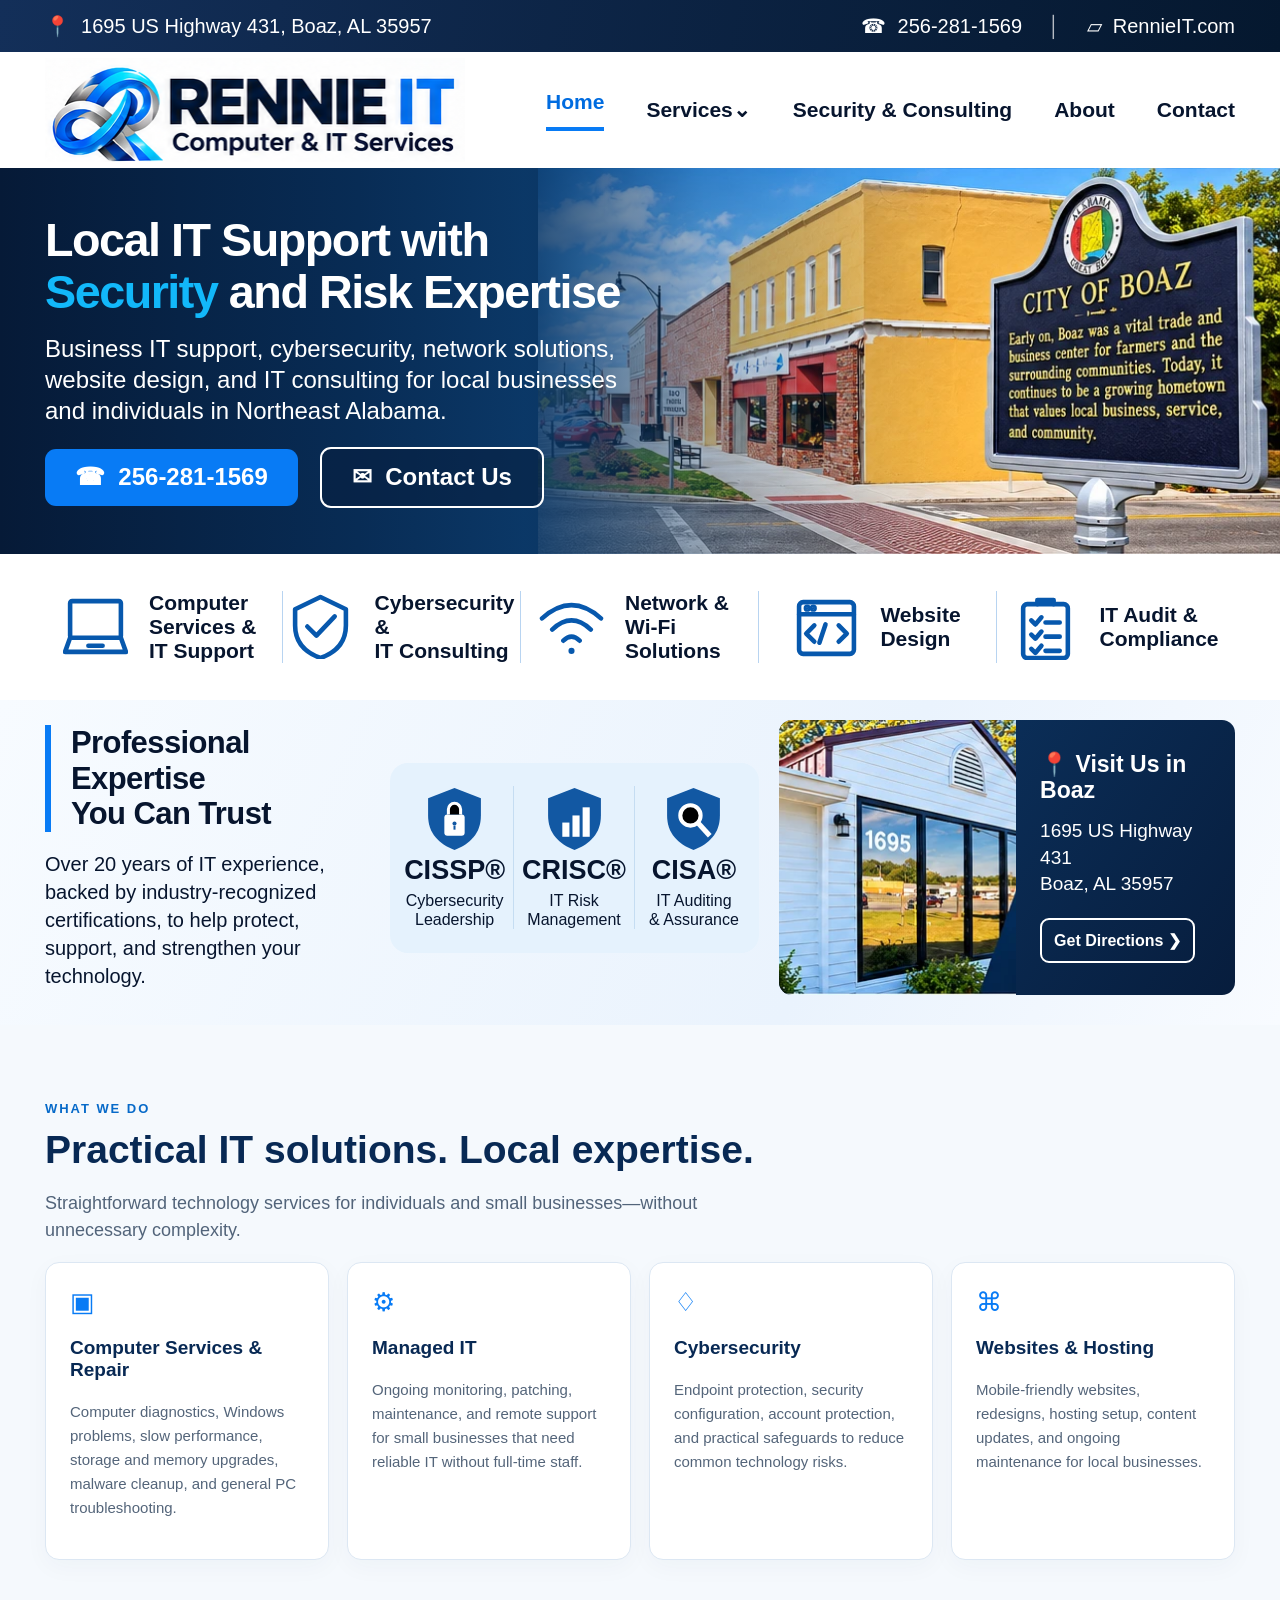
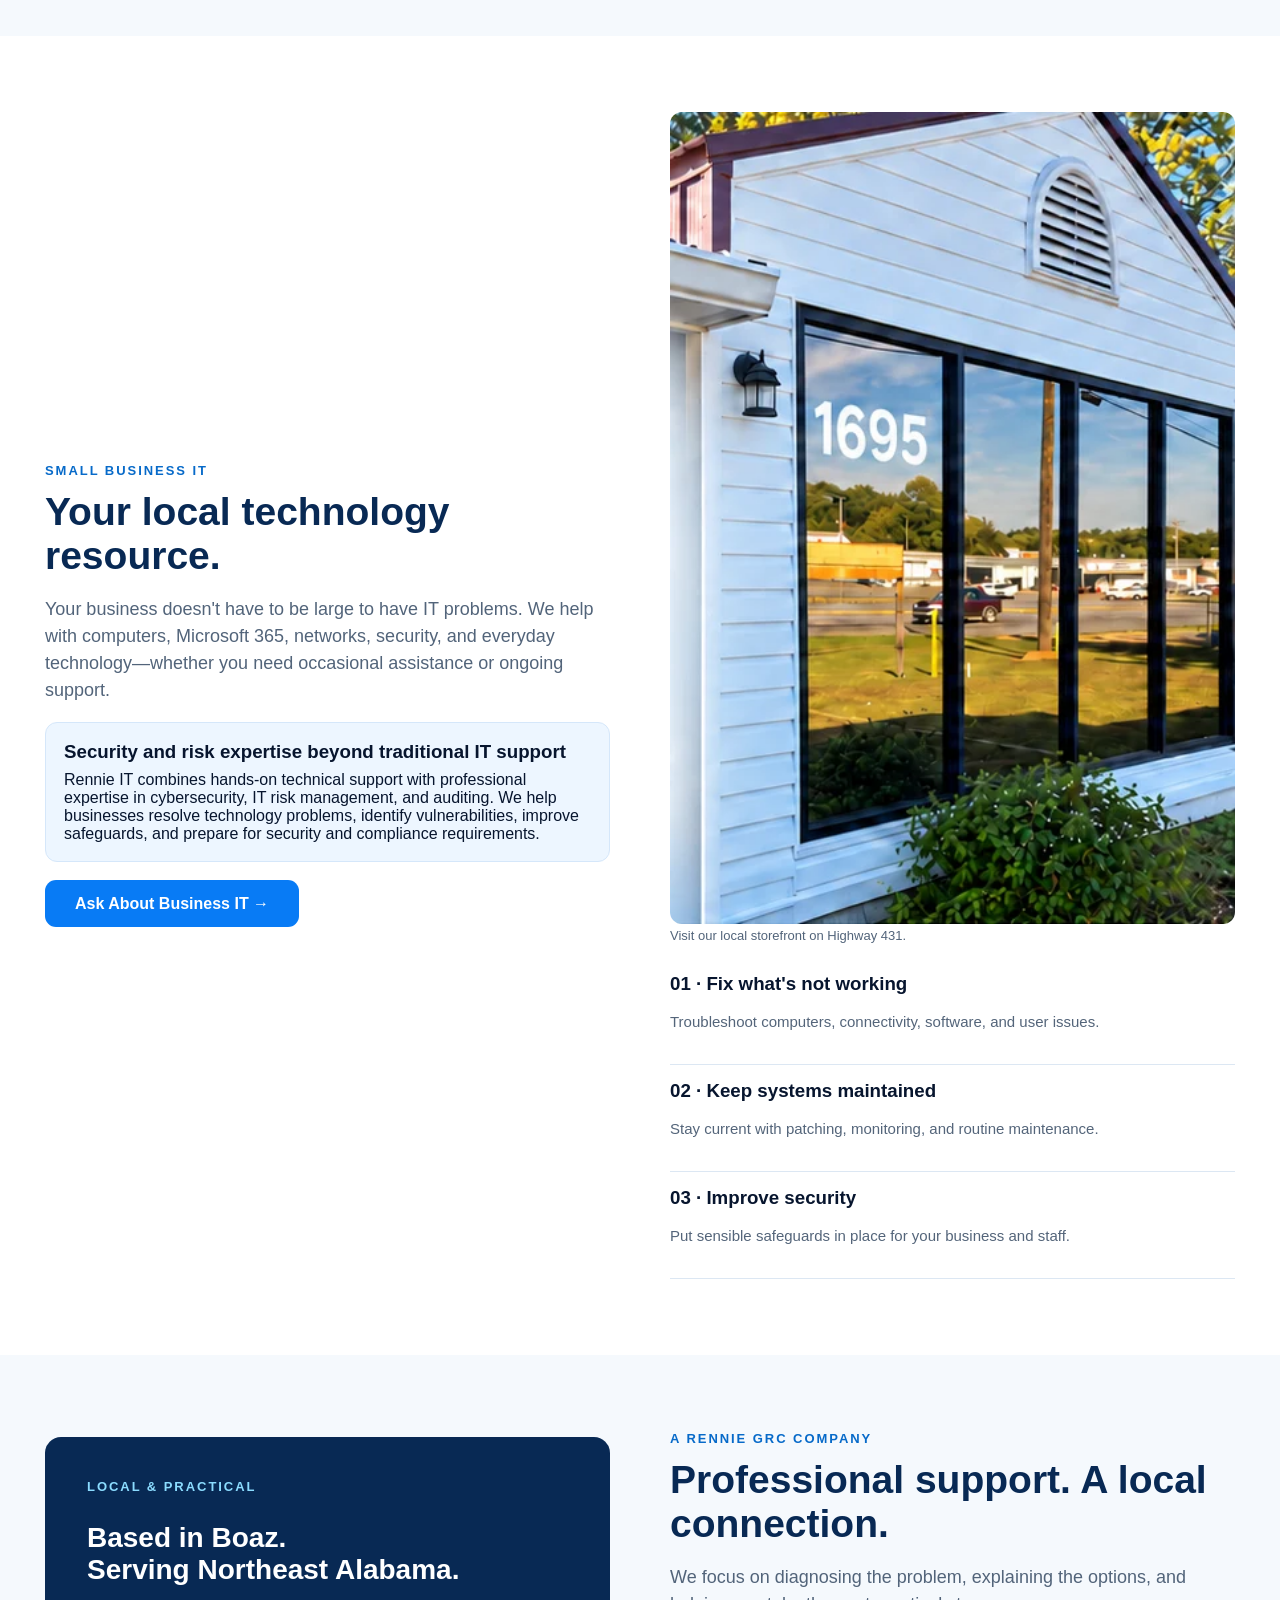
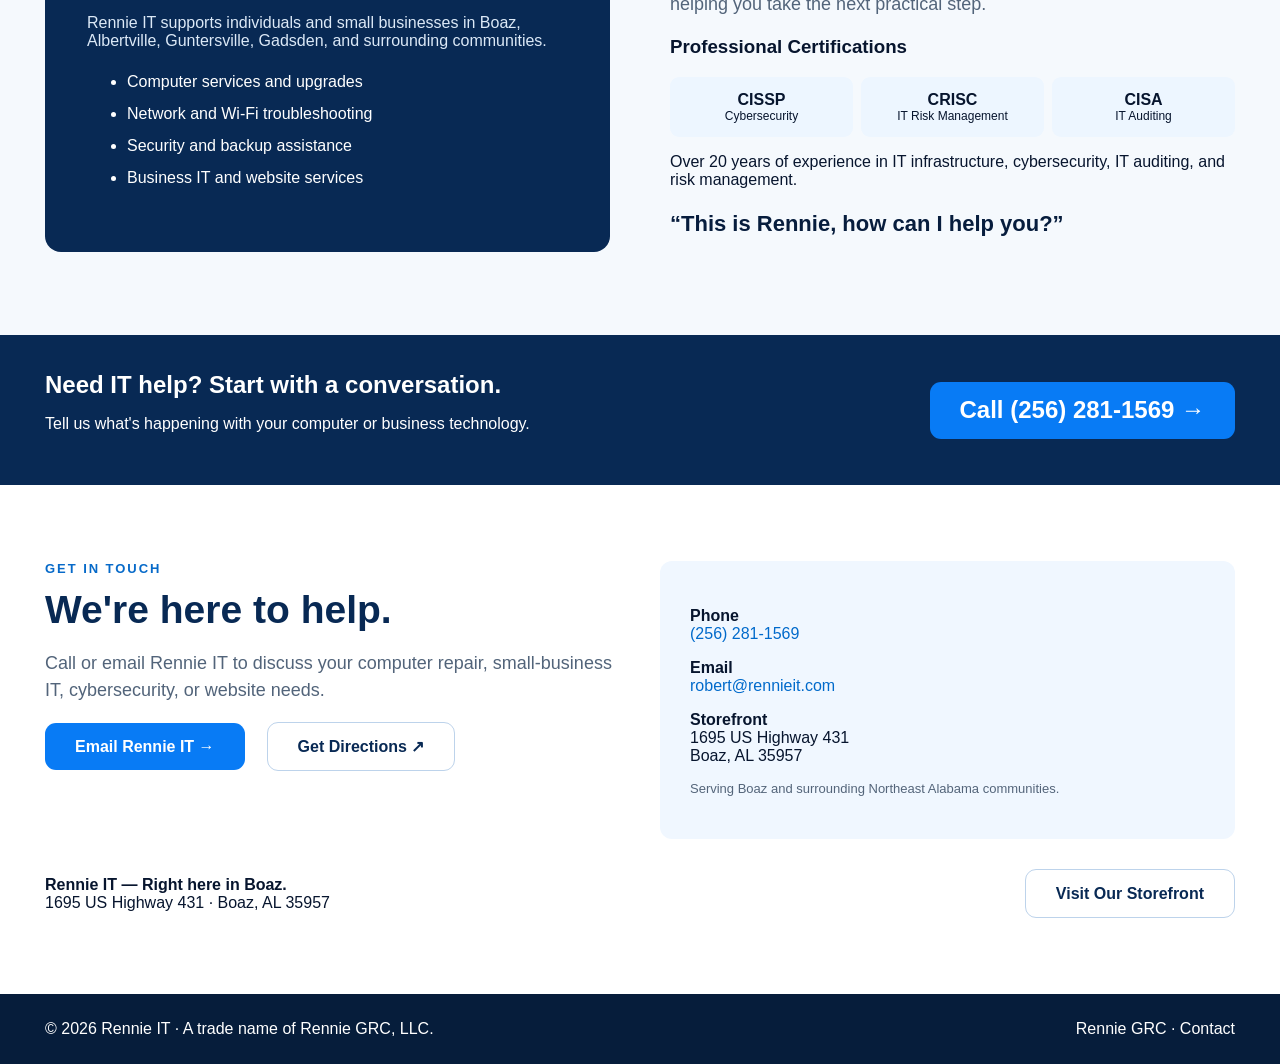
==== commit ed178727: "again" ====
--- a/index.html
+++ b/index.html
@@ -1,48 +1,17 @@
-<!DOCTYPE html>
-
-<html lang="en"><head><meta charset="utf-8"/><meta content="width=device-width,initial-scale=1" name="viewport"/><meta content="#07264d" name="theme-color"/><meta content="Computer repair and IT support in Boaz, AL. Rennie IT helps homes and small businesses with PC diagnostics, Wi-Fi, managed IT, cybersecurity and websites. Call (256) 281-1569." name="description"/><meta content="index,follow,max-image-preview:large" name="robots"/><link href="https://www.rennieit.com/" rel="canonical"/><meta content="website" property="og:type"/><meta content="Rennie IT" property="og:site_name"/><meta content="Rennie IT | Computer Repair &amp; IT Support in Boaz, AL" property="og:title"/><meta content="Local computer repair, small business IT, cybersecurity and website services in Northeast Alabama." property="og:description"/><meta content="https://www.rennieit.com/" property="og:url"/><meta content="https://www.rennieit.com/assets/storefront-sign.png" property="og:image"/><meta content="summary_large_image" name="twitter:card"/><link href="assets/rennie-logo.jpg" rel="icon" type="image/jpeg"/><title>Rennie IT | Computer Repair &amp; IT Support | Boaz, AL</title><style>
-:root{--navy:#082954;--deep:#061d3b;--blue:#0879e7;--cyan:#0879e7;--light:#f3f7fc;--ink:#14263b;--muted:#54657a}*{box-sizing:border-box}html{scroll-behavior:smooth}body{margin:0;color:var(--ink);font:16px/1.65 system-ui,-apple-system,Segoe UI,Arial,sans-serif;background:#fff}a{color:inherit;text-decoration:none}.wrap{width:min(1160px,calc(100% - 40px));margin:auto}.top{background:var(--deep);color:#fff;text-align:center;padding:8px 12px;font-size:13px;letter-spacing:.02em}.top strong{color:#8bdcff}header{position:sticky;top:0;z-index:5;background:#fff;box-shadow:0 2px 16px #061d3b13}nav{height:80px;display:flex;align-items:center;justify-content:space-between;gap:20px}.brand{display:flex;align-items:center;gap:12px;color:var(--navy);font-weight:900;font-size:27px;letter-spacing:-1.2px;white-space:nowrap}.brand .mark{display:grid;place-items:center;width:49px;height:49px;border-radius:13px;background:linear-gradient(135deg,var(--cyan),var(--blue) 60%,var(--navy));color:#fff;font-size:33px;font-style:italic;box-shadow:0 4px 14px #0879e733}.brand em{font-style:normal;color:var(--blue)}.links{display:flex;align-items:center;gap:27px;font-size:14px;font-weight:700}.links a:hover{color:var(--blue)}.btn{display:inline-flex;align-items:center;justify-content:center;gap:8px;border-radius:8px;padding:13px 21px;background:var(--blue);color:#fff;font-weight:750;line-height:1.3;transition:.2s}.btn:hover{background:#0058b9;transform:translateY(-1px)}.btn.outline{background:#fff;color:var(--navy);border:1px solid #bdd3eb}.hero{background:linear-gradient(120deg,#f7fbff 0%,#edf6ff 55%,#dceeff 100%);overflow:hidden}.hero-inner{display:grid;grid-template-columns:1.08fr .92fr;gap:55px;align-items:center;padding:90px 0}.eyebrow{text-transform:uppercase;color:#076ac9;font-weight:850;font-size:12px;letter-spacing:.17em}.hero h1{font-size:clamp(40px,5vw,66px);line-height:1.09;letter-spacing:-.045em;color:var(--navy);margin:16px 0 22px}.hero h1 span{color:var(--blue)}.hero p{font-size:19px;color:#445a72;max-width:590px;margin:0 0 27px}.actions{display:flex;flex-wrap:wrap;gap:12px}.hero-photo{position:relative}.hero-photo img{width:100%;display:block;border-radius:16px;box-shadow:0 22px 55px #08295425;aspect-ratio:1.3;object-fit:cover}.photo-label{position:absolute;bottom:-18px;left:-18px;background:var(--navy);color:#fff;border-radius:10px;padding:16px 22px;font-size:14px;box-shadow:0 10px 28px #08295435}.photo-label strong{display:block;font-size:19px}.trust{display:flex;gap:20px;flex-wrap:wrap;margin-top:28px;font-size:13px;font-weight:750;color:var(--navy)}.trust span:before{content:'✓';color:var(--blue);margin-right:8px}.section{padding:88px 0}.section.alt{background:#f5f9fd}.section h2{color:var(--navy);font-size:clamp(30px,3.4vw,43px);line-height:1.15;letter-spacing:-.035em;margin:12px 0 14px}.lead{color:var(--muted);font-size:18px;max-width:700px;margin:0 0 38px}.cards{display:grid;grid-template-columns:repeat(4,1fr);gap:17px}.card{background:#fff;border:1px solid #dce7f3;border-radius:14px;padding:28px 24px;box-shadow:0 8px 24px #0b305609}.icon{width:49px;height:49px;border-radius:12px;background:linear-gradient(135deg,#e0f4ff,#d7eaff);display:grid;place-items:center;color:var(--blue);font-size:25px;margin-bottom:19px}.card h3{font-size:19px;line-height:1.3;color:var(--navy);margin:0 0 10px}.card p{color:var(--muted);font-size:14px;margin:0}.split{display:grid;grid-template-columns:1fr 1fr;gap:65px;align-items:center}.feature{padding:25px 0;border-bottom:1px solid #dce7f3}.feature:last-child{border:0}.feature h3{margin:0 0 5px;color:var(--navy);font-size:19px}.feature p{margin:0;color:var(--muted)}.panel{border-radius:18px;background:linear-gradient(145deg,var(--navy),#07539d);color:#fff;padding:48px}.panel h3{font-size:31px;line-height:1.2;margin:0 0 18px}.panel p{color:#e2efff}.panel ul{padding-left:20px;line-height:2}.banner{background:var(--navy);color:#fff;padding:48px 0}.banner .wrap{display:flex;align-items:center;justify-content:space-between;gap:25px}.banner h2{color:#fff;margin:0 0 6px;font-size:31px}.banner p{margin:0;color:#d2e5fa}.banner .btn{background:#fff;color:var(--navy)}.contact{display:grid;grid-template-columns:1.1fr .9fr;gap:45px}.contact-card{background:#f0f7ff;border:1px solid #dce7f3;border-radius:14px;padding:30px}.contact-card a{color:#006acb;font-weight:750}.contact-card p{margin:0 0 18px}.contact-card p:last-child{margin:0}.fine{color:var(--muted);font-size:13px}footer{background:var(--deep);color:#d6e3f3;padding:35px 0;font-size:13px}footer .wrap{display:flex;justify-content:space-between;gap:20px;flex-wrap:wrap}footer a{color:#fff}.mobile-menu{display:none}@media(max-width:900px){.cards{grid-template-columns:repeat(2,1fr)}.hero-inner{gap:30px}.links{gap:14px}}@media(max-width:720px){nav{height:68px}.brand{font-size:23px}.brand .mark{width:42px;height:42px;font-size:27px}.mobile-menu{display:block;border:1px solid #d1e0ef;border-radius:7px;background:#fff;color:var(--navy);padding:7px 11px;font-size:22px;cursor:pointer}.links{display:none;position:absolute;top:68px;left:0;right:0;background:#fff;box-shadow:0 12px 20px #061d3b22;padding:20px;flex-direction:column;align-items:stretch}.links.open{display:flex}.hero-inner,.split,.contact{grid-template-columns:1fr}.hero-inner{padding:55px 0 65px}.hero-photo{margin-top:20px}.photo-label{left:10px}.section{padding:65px 0}.cards{grid-template-columns:1fr}.banner .wrap{align-items:flex-start;flex-direction:column}.panel{padding:30px}.hero h1{font-size:43px}}
-.brand-logo{width:54px;height:54px;object-fit:cover;border-radius:9px;display:block}@media(max-width:720px){.brand-logo{width:43px;height:43px}}
-.hero-cred{margin-top:22px;border-left:4px solid var(--blue);padding:12px 0 12px 17px;max-width:590px}.hero-cred strong{color:var(--navy);font-size:16px}.hero-cred p{font-size:14px;line-height:1.6;margin:6px 0 0;color:var(--muted)}.business-expertise{margin:0 0 25px;padding:19px 21px;border-radius:12px;background:#edf6ff;border:1px solid #d5e7fa}.business-expertise h3{margin:0 0 7px;font-size:18px;color:var(--navy)}.business-expertise p{margin:0;font-size:14px;color:var(--muted)}.certifications{margin:22px 0 18px}.certifications h3{font-size:18px;color:var(--navy);margin:0 0 12px}.cert-grid{display:grid;grid-template-columns:repeat(3,minmax(0,1fr));gap:9px}.cert{background:#edf6ff;border:1px solid #d7e7f8;border-radius:10px;padding:12px 8px;text-align:center;display:flex;flex-direction:column;gap:3px}.cert strong{font-size:19px;color:var(--navy)}.cert span{font-size:11px;line-height:1.3;color:var(--muted)}.certifications>p{font-size:13px;color:var(--muted);margin:11px 0 0}@media(max-width:420px){.cert-grid{gap:5px}.cert{padding:10px 4px}.cert strong{font-size:16px}.cert span{font-size:10px}}
-
-.visual-hero{background:#061d3b}.visual-hero img{display:block;width:100%;height:auto;max-height:480px;object-fit:contain}.hero-single{grid-template-columns:1fr;max-width:960px;padding:48px 0 56px}.hero-single h1{font-size:clamp(34px,4vw,53px)}.hero-single p{max-width:790px}.section-art{margin:0 0 25px}.section-art img{display:block;width:100%;height:auto;border-radius:14px;box-shadow:0 10px 25px #08295420}.section-art figcaption{font-size:13px;color:var(--muted);margin-top:8px}.contact-visual{margin-top:38px}.contact-visual img{display:block;width:100%;height:auto;border-radius:14px;box-shadow:0 10px 25px #08295418}@media(max-width:720px){.hero-single{padding:35px 0 45px}.visual-hero img{max-height:none}.section-art{max-width:600px}}
-</style><script type="application/ld+json">{"@context":"https://schema.org","@type":"ComputerStore","@id":"https://www.rennieit.com/#business","name":"Rennie IT","url":"https://www.rennieit.com/","image":"https://www.rennieit.com/assets/storefront-sign.png","logo":"https://www.rennieit.com/assets/rennie-logo.jpg","telephone":"+1-256-281-1569","email":"robert@rennieit.com","description":"Computer repair, small business IT support, managed IT, cybersecurity and website services in Boaz, Alabama.","address":{"@type":"PostalAddress","streetAddress":"1695 US Highway 431","addressLocality":"Boaz","addressRegion":"AL","postalCode":"35957","addressCountry":"US"},"areaServed":[{"@type":"City","name":"Boaz"},{"@type":"City","name":"Albertville"},{"@type":"City","name":"Guntersville"},{"@type":"City","name":"Gadsden"}],"hasOfferCatalog":{"@type":"OfferCatalog","name":"IT Services","itemListElement":[{"@type":"OfferCatalog","name":"Computer Repair"},{"@type":"OfferCatalog","name":"Managed IT"},{"@type":"OfferCatalog","name":"Cybersecurity"},{"@type":"OfferCatalog","name":"Website Development and Hosting"}]}}</script><style>
-/* Unified brand design */
-:root{--navy:#071d3b;--deep:#061b35;--blue:#087bf5;--cyan:#087bf5;--light:#f3f7fc;--ink:#12243e;--muted:#52647a}
-.hero{background:linear-gradient(125deg,#f8fbff,#edf4fc)}
-.hero-inner{padding:72px 0;gap:52px}
-.hero-photo img{aspect-ratio:1.2;object-fit:cover;object-position:center;border-radius:16px}
-.photo-label{background:#071d3b}
-.section.alt{background:#f3f7fc}
-.panel{background:linear-gradient(140deg,#071d3b,#123f74)}
-.card,.contact-card,.cert{box-shadow:none}
-.card{border-color:#dce5ef}
-.icon{background:#e7f1ff}
-.business-expertise,.cert{background:#edf4fc}
-.section-art img{aspect-ratio:1.15;object-fit:cover;object-position:center;max-height:410px}
-.local-strip{margin-top:40px;padding:25px 30px;background:#edf4fc;border-radius:14px;display:flex;justify-content:space-between;align-items:center;gap:20px}
-.local-strip strong,.local-strip span{display:block}.local-strip strong{color:#071d3b;font-size:20px}.local-strip span{color:#52647a;font-size:14px}
-@media(max-width:720px){.hero-inner{padding:48px 0 65px}.local-strip{flex-direction:column;align-items:flex-start}.hero-photo img{aspect-ratio:1.35}}
-</style><style>
-/* Reference-matched homepage: actual HTML layout rather than a static mockup */
-:root{--navy:#071d3b;--deep:#061b35;--blue:#087bf5;--cyan:#087bf5}
-.top{padding:0;background:#0b2549;text-align:left;font-size:15px}.top-inner{display:flex;justify-content:space-between;align-items:center;gap:18px;padding:9px 0}.top-inner span:last-child{display:flex;gap:15px;align-items:center}.top-sep{opacity:.55}
-header{position:relative;top:auto;box-shadow:none}.brand{font-size:34px;gap:12px;letter-spacing:-1px;line-height:1}.brand-logo{width:78px;height:78px;object-fit:cover;border-radius:0}.brand small{display:block;font-size:16px;letter-spacing:0;font-weight:750;margin-top:5px}.links{font-size:16px;gap:36px}.links .active{color:var(--blue);border-bottom:3px solid var(--blue);padding-bottom:9px}nav{height:110px}
-.new-hero{position:relative;isolation:isolate;min-height:390px;display:flex;align-items:center;background:#0b294f;overflow:hidden}.hero-background{position:absolute;inset:0;z-index:-1;background-image:linear-gradient(90deg,#061d3bf7 0%,#082a55ed 28%,#073265aa 48%,#08264a00 75%),url('assets/boaz-hero.jpg');background-size:cover;background-position:center 55%}.new-hero-content{padding:46px 0 50px;color:#fff}.new-hero h1{font-size:clamp(34px,3.5vw,54px);line-height:1.13;letter-spacing:-.035em;color:white;margin:0 0 18px;max-width:820px}.new-hero h1 span{color:#0cafff}.new-hero p{font-size:20px;line-height:1.45;max-width:670px;margin:0 0 20px;color:#fff}.hero-outline{background:transparent!important;border:2px solid #fff;color:white!important}.hero-outline:hover{background:#ffffff25!important}.new-hero .btn{font-size:19px;padding:13px 23px}
-.service-ribbon{background:white;border-bottom:1px solid #e3eaf2}.ribbon-grid{display:grid;grid-template-columns:repeat(5,minmax(0,1fr));padding:25px 0}.ribbon-grid a{display:flex;gap:12px;align-items:center;justify-content:center;min-height:72px;padding:0 14px;border-right:1px solid #bed5ef;color:#0c2345;line-height:1.24;font-size:16px}.ribbon-grid a:last-child{border:0}.ribbon-grid a:hover strong{color:var(--blue)}.ribbon-icon{font-size:37px;color:#0862bc;font-weight:500;line-height:1}.ribbon-grid strong{font-weight:800}
-.expertise-strip{background:linear-gradient(120deg,#f9fcff,#edf5ff);padding:30px 0 42px}.expertise-grid{display:grid;grid-template-columns:1fr 1fr 1.25fr;align-items:center;gap:24px}.expertise-copy h2{font-size:clamp(24px,2.2vw,33px);line-height:1.15;letter-spacing:-.025em;color:#091f40;border-left:5px solid var(--blue);padding-left:18px;margin:0 0 18px}.expertise-copy p{font-size:16px;line-height:1.5;margin:0}.expertise-certs{background:#e7f1fb;border-radius:16px;padding:24px 8px;display:grid;grid-template-columns:repeat(3,1fr);text-align:center}.expertise-certs>div{border-right:1px solid #c7dced;display:flex;align-items:center;flex-direction:column;gap:4px;padding:0 5px}.expertise-certs>div:last-child{border:0}.cert-symbol{color:#0757a8;font-size:35px;line-height:1.1}.expertise-certs strong{font-size:23px;color:#071d3b}.expertise-certs small{font-size:12px;line-height:1.3;color:#14263b}.visit{display:grid;grid-template-columns:1fr 1.15fr;border-radius:12px;overflow:hidden;min-height:240px;background:#082b56;color:#fff}.visit img{width:100%;height:100%;object-fit:cover;object-position:center}.visit-details{padding:26px 16px;align-self:center}.visit h3{font-size:21px;line-height:1.2;margin:0 0 14px;color:#fff}.visit p{font-size:15px;line-height:1.5;margin:0 0 18px}.visit a{display:inline-block;border:2px solid #fff;border-radius:8px;padding:7px 11px;font-weight:750;font-size:13px}
-@media(max-width:1000px){.expertise-grid{grid-template-columns:1fr 1fr}.visit{grid-column:1/-1}.links{gap:18px}.ribbon-grid a{font-size:13px;padding:0 6px}.ribbon-icon{font-size:28px}}
-@media(max-width:720px){.top-inner{flex-direction:column;gap:2px;text-align:center;font-size:12px}.top-inner span:last-child{gap:9px}nav{height:78px}.brand{font-size:24px}.brand-logo{width:53px;height:53px}.brand small{font-size:12px}.links{top:78px}.new-hero{min-height:410px}.hero-background{background-image:linear-gradient(90deg,#061d3bf2,#082a55dc 75%,#082a55a8),url('assets/boaz-hero.jpg')}.new-hero-content{padding:40px 0}.new-hero h1{font-size:36px}.new-hero p{font-size:17px}.new-hero .btn{font-size:15px}.ribbon-grid{grid-template-columns:repeat(2,1fr);gap:0}.ribbon-grid a{justify-content:flex-start;padding:15px 8px;border-bottom:1px solid #d7e4f1}.ribbon-grid a:nth-child(even){border-right:0}.expertise-grid{grid-template-columns:1fr}.visit{grid-column:auto}.expertise-certs{max-width:100%}}
-@media(max-width:420px){.new-hero h1{font-size:30px}.visit{grid-template-columns:1fr 1.1fr}.visit-details{padding:14px 10px}.visit h3{font-size:17px}.visit p{font-size:13px}}
+<!doctype html><html lang="en"><head><meta charset="utf-8"><meta name="viewport" content="width=device-width,initial-scale=1"><meta name="theme-color" content="#071d3d"><meta name="description" content="Rennie IT in Boaz, Alabama provides business IT support, computer services, cybersecurity, networking, website design and IT consulting. Call 256-281-1569."><link rel="canonical" href="https://www.rennieit.com/"><title>Rennie IT | Local IT Support &amp; Cybersecurity | Boaz, Alabama</title><style>
+:root{--navy:#071d3d;--blue:#087bf5;--ink:#07152e}*{box-sizing:border-box}html{scroll-behavior:smooth}body{margin:0;font-family:Arial,Helvetica,sans-serif;color:var(--ink);background:white}a{text-decoration:none;color:inherit}.wrap{width:min(1410px,calc(100% - 90px));margin:auto}.top{background:linear-gradient(100deg,#132f59,#05182f);color:white}.top-inner{height:52px;display:flex;justify-content:space-between;align-items:center;font-size:20px;gap:16px}.top-right{display:flex;gap:26px;align-items:center}.top-sep{opacity:.7}header{background:white;position:relative;z-index:4}.nav{height:116px;display:flex;justify-content:space-between;align-items:center;gap:24px}.brand-logo{width:420px;max-width:100%;height:auto;display:block;mix-blend-mode:multiply}.brand{width:420px;flex:none}.links{display:flex;align-items:center;gap:42px;font-size:21px;font-weight:700;white-space:nowrap}.links a.active{color:#006ce0;border-bottom:4px solid #087bf5;padding-bottom:13px}.links a:hover{color:#087bf5}.mobile-menu{display:none}.hero{height:386px;position:relative;overflow:hidden;background:#0a2b50}.hero-photo{position:absolute;right:0;top:0;width:58%;height:100%;object-fit:fill}.hero:before{content:"";position:absolute;inset:0;z-index:1;background:linear-gradient(90deg,#061a37 0%,#082c55 28%,#0b3969e8 41%,#0a3a6859 55%,transparent 75%)}.hero-inner{position:relative;z-index:2;height:100%;display:flex;flex-direction:column;justify-content:center}.hero h1{color:white;font-size:clamp(35px,3.65vw,57px);letter-spacing:-1.5px;line-height:1.12;margin:0 0 14px;font-weight:800}.hero h1 span{color:#12b8fa}.hero p{color:white;font-size:24px;line-height:1.3;max-width:690px;margin:0 0 21px}.actions{display:flex;gap:22px;align-items:center}.btn{display:inline-flex;justify-content:center;align-items:center;background:#087bf5;color:white;border-radius:11px;padding:14px 30px;font-size:24px;font-weight:700;line-height:1.2}.btn-outline{background:#071d3d88;border:2px solid white}.service-ribbon{background:#fff}.service-grid{height:146px;display:grid;grid-template-columns:repeat(5,minmax(0,1fr));align-items:center}.service-item{display:flex;align-items:center;justify-content:center;gap:21px;padding:0 18px;border-right:1px solid #b8d4f1;min-height:72px}.service-item:last-child{border-right:0}.service-icon{width:65px;height:65px;color:#0758ad;flex:none}.service-item strong{font-size:21px;line-height:1.15}.expertise{background:linear-gradient(115deg,#f7fbff,#eaf3fd 65%,#f8fbff);padding:20px 0 30px}.expertise-grid{display:grid;grid-template-columns:29% 31% 40%;align-items:center;gap:0;min-height:275px}.expertise-copy{padding-right:16px}.expertise-copy h2{font-size:31px;line-height:1.15;letter-spacing:-.6px;margin:0 0 18px;border-left:6px solid #087bf5;padding-left:20px}.expertise-copy p{font-size:20px;line-height:1.4;margin:0}.credentials{background:#e5f2fd;border-radius:18px;display:grid;grid-template-columns:repeat(3,1fr);align-items:center;padding:22px 6px;min-height:190px}.credential{display:flex;align-items:center;flex-direction:column;text-align:center;padding:0 8px;border-right:1px solid #c5ddf2}.credential:last-child{border-right:0}.cert-icon{width:65px;height:65px;margin-bottom:5px}.credential strong{font-size:27px;line-height:1.1}.credential small{font-size:16px;line-height:1.2;margin-top:5px}.visit{margin-left:20px;min-height:275px;display:grid;grid-template-columns:52% 48%;border-radius:13px;overflow:hidden;background:linear-gradient(125deg,#0d3766,#071d3d);color:white}.visit img{width:100%;height:100%;min-height:275px;object-fit:cover}.visit-copy{display:flex;flex-direction:column;justify-content:center;padding:22px 16px 22px 24px}.visit-copy h3{font-size:23px;line-height:1.1;margin:0 0 15px}.visit-copy p{font-size:19px;line-height:1.4;margin:0 0 20px}.visit-copy a{border:2px solid white;border-radius:9px;padding:11px 12px;font-size:16px;font-weight:700;text-align:center;align-self:flex-start}.section{padding:76px 0}.section.alt{background:#f5f9fd}.section h2{font-size:39px;margin:12px 0 16px;color:#082954}.eyebrow{font-size:13px;color:#076ac9;text-transform:uppercase;letter-spacing:.15em;font-weight:800}.lead{color:#52647a;font-size:18px;line-height:1.5;max-width:730px}.cards{display:grid;grid-template-columns:repeat(4,1fr);gap:18px}.card{border:1px solid #dce7f3;border-radius:14px;background:white;padding:24px;box-shadow:0 7px 24px #0b305609}.card .icon{font-size:26px;color:#087bf5}.card h3{font-size:19px;color:#082954}.card p,.feature p{color:#54657a;font-size:15px;line-height:1.6}.split{display:grid;grid-template-columns:1fr 1fr;gap:60px;align-items:center}.business-expertise{background:#edf6ff;border:1px solid #d5e7fa;border-radius:12px;padding:18px;margin:18px 0}.business-expertise h3{margin:0 0 8px}.business-expertise p{margin:0}.section-art img{width:100%;border-radius:12px}.section-art figcaption{font-size:13px;color:#52647a}.feature{border-bottom:1px solid #dce7f3;padding:15px 0}.feature h3{margin:0}.panel{background:#082954;color:white;padding:42px;border-radius:16px}.panel h3{font-size:28px}.panel p{color:#dce9f7}.panel li{line-height:2}.cert-grid{display:grid;grid-template-columns:repeat(3,1fr);gap:8px}.cert{padding:14px 8px;background:#edf6ff;border-radius:9px;text-align:center}.cert strong,.cert span{display:block}.cert span{font-size:12px}.banner{background:#082954;color:white;padding:36px 0}.banner .wrap{display:flex;align-items:center;justify-content:space-between;gap:22px}.banner h2{margin:0 0 8px}.contact{display:grid;grid-template-columns:1fr 1fr;gap:40px}.contact-card{background:#f0f7ff;border-radius:12px;padding:30px}.contact-card a{color:#006acb}.fine{font-size:13px;color:#54657a}.local-strip{margin-top:30px;display:flex;justify-content:space-between;align-items:center}.local-strip span{display:block}footer{background:#061d3b;color:white;padding:26px 0}footer .wrap{display:flex;justify-content:space-between;gap:20px}.section .btn{font-size:16px}.section .btn.outline{background:white;color:#082954;border:1px solid #bdd3eb}.section .actions{flex-wrap:wrap}.section .section-art{margin:0 0 15px}
+@media(max-width:1180px){.wrap{width:calc(100% - 54px)}.brand{width:320px}.links{gap:20px;font-size:16px}.top-inner{font-size:15px}.hero h1{font-size:42px}.hero p{font-size:19px}.service-item{gap:10px;padding:0 8px}.service-icon{width:49px;height:49px}.service-item strong{font-size:15px}.expertise-copy h2{font-size:25px}.expertise-copy p{font-size:16px}.credential strong{font-size:21px}.credential small{font-size:12px}.cert-icon{width:50px;height:50px}.visit-copy h3{font-size:18px}.visit-copy p{font-size:14px}.visit-copy a{font-size:12px}}
+@media(max-width:760px){.desktop-only{display:none}.wrap{width:calc(100% - 32px)}.top-inner{height:36px;justify-content:center;font-size:12px}.top-right{display:none}.nav{height:76px}.brand{width:235px}.mobile-menu{display:block;background:white;border:1px solid #cbd9e9;border-radius:8px;font-size:25px;padding:5px 11px;color:#071d3d;cursor:pointer}.links{display:none;position:absolute;top:76px;left:0;right:0;background:white;box-shadow:0 12px 20px #061d3b30;flex-direction:column;align-items:stretch;gap:0;padding:12px 20px}.links.open{display:flex}.links a{padding:12px 0}.links a.active{border:0}.hero{height:auto;min-height:520px;display:flex;align-items:flex-start}.hero-photo{height:44%;width:100%;top:auto;bottom:0;object-fit:cover}.hero:before{background:linear-gradient(180deg,#061a37 0%,#0a315e 52%,#0a315e 60%,#0a315e00 88%)}.hero-inner{justify-content:flex-start;padding:32px 0 250px}.hero h1{font-size:clamp(29px,8vw,43px);letter-spacing:-.8px}.hero h1 br{display:none}.hero p{font-size:16px;line-height:1.4;max-width:550px}.actions{gap:10px;flex-wrap:wrap}.btn{font-size:15px;padding:12px 15px;border-radius:8px}.service-grid{height:auto;grid-template-columns:repeat(2,minmax(0,1fr));gap:0;padding:12px 0}.service-item{justify-content:flex-start;min-height:94px;border-bottom:1px solid #dce7f3;padding:12px 6px}.service-item:nth-child(2n){border-right:0}.service-item:last-child{grid-column:1/-1;justify-content:center;border-bottom:0}.service-icon{width:45px;height:45px}.service-item strong{font-size:14px}.expertise{padding:32px 0}.expertise-grid{display:flex;flex-direction:column;align-items:stretch;gap:24px}.expertise-copy h2{font-size:28px}.expertise-copy p{font-size:16px}.credentials{min-height:0;padding:20px 5px}.credential strong{font-size:20px}.credential small{font-size:11px}.cert-icon{width:51px;height:51px}.visit{margin:0;min-height:0;grid-template-columns:50% 50%}.visit img{min-height:225px}.visit-copy{padding:15px}.visit-copy h3{font-size:19px}.visit-copy p{font-size:14px}.visit-copy a{font-size:12px}.section{padding:48px 0}.section h2{font-size:30px}.cards{grid-template-columns:1fr}.split,.contact{grid-template-columns:1fr;gap:26px}.panel{padding:24px}.banner .wrap,.local-strip{flex-direction:column;align-items:flex-start}.banner h2{font-size:23px}footer .wrap{flex-direction:column}.section .btn{font-size:15px}}
+@media(max-width:390px){.brand{width:210px}.hero{min-height:540px}.hero-inner{padding-bottom:235px}.service-item strong{font-size:12px}.service-icon{width:39px;height:39px}.credential strong{font-size:17px}.credential small{font-size:10px}.visit{grid-template-columns:1fr}.visit img{height:190px;min-height:0}.visit-copy{padding:20px}}
 </style></head><body>
-<div class="top"><div class="wrap top-inner"><span>⌖  1695 US Highway 431, Boaz, AL 35957</span><span><a href="tel:+12562811569">☎  256-281-1569</a><b class="top-sep">│</b><a href="https://www.rennieit.com/">RennieIT.com</a></span></div></div>
-<header><nav class="wrap"><a aria-label="Rennie IT home" class="brand" href="#home"><img alt="Rennie IT logo" class="brand-logo" src="assets/rennie-logo.jpg"/><span>RENNIE <em>IT</em><small>Computer &amp; IT Services</small></span></a><button aria-expanded="false" aria-label="Toggle navigation" class="mobile-menu" id="menu">☰</button><div class="links" id="links"><a class="active" href="#home">Home</a><a href="#services">Services</a><a href="#business">Security &amp; Consulting</a><a href="#about">About</a><a href="#contact">Contact</a></div></nav></header>
-<main><section class="new-hero" id="home"><div class="hero-background"></div><div class="wrap new-hero-content"><h1>Local IT Support with<br/><span>Security</span> and Risk Expertise</h1><p>Business IT support, cybersecurity, network solutions, website design, and IT consulting for local businesses and individuals in Northeast Alabama.</p><div class="actions"><a class="btn" href="tel:+12562811569">☎  256-281-1569</a><a class="btn hero-outline" href="#contact">✉  Contact Us</a></div></div></section><section aria-label="Our services" class="service-ribbon"><div class="wrap ribbon-grid"><a href="#services"><span class="ribbon-icon">▣</span><strong>Computer Services<br/>&amp; IT Support</strong></a><a href="#business"><span class="ribbon-icon">♢</span><strong>Cybersecurity<br/>&amp; IT Consulting</strong></a><a href="#services"><span class="ribbon-icon">◉</span><strong>Network &amp;<br/>Wi-Fi Solutions</strong></a><a href="#services"><span class="ribbon-icon">⌘</span><strong>Website<br/>Design</strong></a><a href="#about"><span class="ribbon-icon">☷</span><strong>IT Audit &amp;<br/>Compliance</strong></a></div></section><section class="expertise-strip"><div class="wrap expertise-grid"><div class="expertise-copy"><h2>Professional Expertise<br/>You Can Trust</h2><p>Over 20 years of IT experience, backed by industry-recognized certifications, to help protect, support, and strengthen your technology.</p></div><div class="expertise-certs"><div><span class="cert-symbol">♢</span><strong>CISSP®</strong><small>Cybersecurity<br/>Leadership</small></div><div><span class="cert-symbol">▥</span><strong>CRISC®</strong><small>IT Risk<br/>Management</small></div><div><span class="cert-symbol">⌕</span><strong>CISA®</strong><small>IT Auditing<br/>&amp; Assurance</small></div></div><div class="visit"><img alt="Rennie IT storefront at 1695 US Highway 431 in Boaz" src="assets/real-storefront.jpg"/><div class="visit-details"><h3>⌖ Visit Us in Boaz</h3><p>1695 US Highway 431<br/>Boaz, AL 35957</p><a href="https://www.google.com/maps/search/?api=1&amp;query=1695+US+Highway+431+Boaz+AL+35957" rel="noopener" target="_blank">Get Directions →</a></div></div></div></section>
+<div class="top"><div class="wrap top-inner"><span>📍 &nbsp;1695 US Highway 431, Boaz, AL 35957</span><div class="top-right"><a href="tel:+12562811569">☎ &nbsp;256-281-1569</a><span class="top-sep">│</span><a href="https://www.rennieit.com/">▱ &nbsp;RennieIT.com</a></div></div></div>
+<header><nav class="wrap nav"><a class="brand" href="#home" aria-label="Rennie IT home"><img class="brand-logo" src="assets/logo-reference.png" alt="Rennie IT — Computer and IT Services"></a><button id="menu" class="mobile-menu" aria-label="Toggle navigation" aria-expanded="false">☰</button><div id="links" class="links"><a class="active" href="#home">Home</a><a href="#services">Services⌄</a><a href="#business">Security &amp; Consulting</a><a href="#about">About</a><a href="#contact">Contact</a></div></nav></header>
+<main><section class="hero" id="home"><img class="hero-photo" src="assets/hero-right.webp" alt="Downtown Boaz, Alabama and its historic marker"><div class="wrap hero-inner"><h1>Local IT Support with<br><span>Security</span> and Risk Expertise</h1><p>Business IT support, cybersecurity, network solutions,<br class="desktop-only"> website design, and IT consulting for local businesses<br class="desktop-only"> and individuals in Northeast Alabama.</p><div class="actions"><a class="btn" href="tel:+12562811569">☎ &nbsp;256-281-1569</a><a class="btn btn-outline" href="#contact">✉ &nbsp;Contact Us</a></div></div></section>
+<section class="service-ribbon" aria-label="Our services"><div class="wrap service-grid"><a href="#services" class="service-item"><svg class="service-icon" viewBox="0 0 64 64" fill="none" stroke="currentColor" stroke-width="4.5" stroke-linecap="round" stroke-linejoin="round" aria-hidden="true"><rect x="7" y="7" width="50" height="36" rx="2"/><path d="M7 43 2 57h60L57 43M25 51h14"/></svg><strong>Computer Services &amp;<br>IT Support</strong></a><a href="#business" class="service-item"><svg class="service-icon" viewBox="0 0 64 64" fill="none" stroke="currentColor" stroke-width="4.5" stroke-linecap="round" stroke-linejoin="round" aria-hidden="true"><path d="M32 3 57 15v16c0 18-11 27-25 32C18 58 7 49 7 31V15Z"/><path d="m19 32 9 9 18-19"/></svg><strong>Cybersecurity &amp;<br>IT Consulting</strong></a><a href="#services" class="service-item"><svg class="service-icon" viewBox="0 0 64 64" fill="none" stroke="currentColor" stroke-width="4.5" stroke-linecap="round" stroke-linejoin="round" aria-hidden="true"><path d="M3 24Q32-2 61 24M13 35Q32 17 51 35M24 46Q32 38 40 46"/><circle cx="32" cy="56" r="3" fill="currentColor" stroke="none"/></svg><strong>Network &amp;<br>Wi-Fi Solutions</strong></a><a href="#services" class="service-item"><svg class="service-icon" viewBox="0 0 64 64" fill="none" stroke="currentColor" stroke-width="4.5" stroke-linecap="round" stroke-linejoin="round" aria-hidden="true"><rect x="5" y="7" width="54" height="51" rx="4"/><path d="M5 19h54M20 30l-8 8 8 8m24-16 8 8-8 8m-13-17-6 18"/><circle cx="13" cy="13" r="1.3" fill="currentColor"/><circle cx="19" cy="13" r="1.3" fill="currentColor"/></svg><strong>Website<br>Design</strong></a><a href="#about" class="service-item"><svg class="service-icon" viewBox="0 0 64 64" fill="none" stroke="currentColor" stroke-width="4.5" stroke-linecap="round" stroke-linejoin="round" aria-hidden="true"><rect x="10" y="9" width="44" height="53" rx="4"/><path d="M24 9V5h16v4M18 25l4 4 6-7m4 5h14M18 39l4 4 6-7m4 5h14M18 53l4 4 6-7m4 5h14"/></svg><strong>IT Audit &amp;<br>Compliance</strong></a></div></section>
+<section class="expertise"><div class="wrap expertise-grid"><div class="expertise-copy"><h2>Professional Expertise<br>You Can Trust</h2><p>Over 20 years of IT experience, backed by industry-recognized certifications, to help protect, support, and strengthen your technology.</p></div><div class="credentials"><div class="credential"><svg class="cert-icon" viewBox="0 0 64 64" aria-hidden="true"><path d="M32 2 58 12v17c0 18-11 28-26 34C17 57 6 47 6 29V12Z" fill="#1258a3"/><rect x="22" y="28" width="20" height="21" rx="3" fill="white" stroke="none"/><path d="M26 28v-5a6 6 0 0 1 12 0v5" stroke="white" stroke-width="3"/><circle cx="32" cy="37" r="2" fill="#1258a3" stroke="none"/><path d="M32 39v4" stroke="#1258a3" stroke-width="2"/></svg><strong>CISSP®</strong><small>Cybersecurity<br>Leadership</small></div><div class="credential"><svg class="cert-icon" viewBox="0 0 64 64" aria-hidden="true"><path d="M32 2 58 12v17c0 18-11 28-26 34C17 57 6 47 6 29V12Z" fill="#1258a3"/><rect x="20" y="36" width="7" height="14" fill="white" stroke="none"/><rect x="30" y="29" width="7" height="21" fill="white" stroke="none"/><rect x="40" y="21" width="7" height="29" fill="white" stroke="none"/></svg><strong>CRISC®</strong><small>IT Risk<br>Management</small></div><div class="credential"><svg class="cert-icon" viewBox="0 0 64 64" aria-hidden="true"><path d="M32 2 58 12v17c0 18-11 28-26 34C17 57 6 47 6 29V12Z" fill="#1258a3"/><circle cx="29" cy="29" r="10" stroke="white" stroke-width="4"/><path d="m37 37 11 12" stroke="white" stroke-width="5"/></svg><strong>CISA®</strong><small>IT Auditing<br>&amp; Assurance</small></div></div><div class="visit"><img src="assets/storefront-reference.webp" alt="Rennie IT storefront on US Highway 431 in Boaz"><div class="visit-copy"><h3>📍 Visit Us in Boaz</h3><p>1695 US Highway 431<br>Boaz, AL 35957</p><a href="https://www.google.com/maps/search/?api=1&amp;query=1695+US+Highway+431+Boaz+AL+35957" target="_blank" rel="noopener">Get Directions ❯</a></div></div></div></section>
 <section class="section alt" id="services"><div class="wrap"><div class="eyebrow">What we do</div><h2>Practical IT solutions. Local expertise.</h2><p class="lead">Straightforward technology services for individuals and small businesses—without unnecessary complexity.</p><div class="cards"><article class="card"><div class="icon">▣</div><h3>Computer Services &amp; Repair</h3><p>Computer diagnostics, Windows problems, slow performance, storage and memory upgrades, malware cleanup, and general PC troubleshooting.</p></article><article class="card"><div class="icon">⚙</div><h3>Managed IT</h3><p>Ongoing monitoring, patching, maintenance, and remote support for small businesses that need reliable IT without full-time staff.</p></article><article class="card"><div class="icon">♢</div><h3>Cybersecurity</h3><p>Endpoint protection, security configuration, account protection, and practical safeguards to reduce common technology risks.</p></article><article class="card"><div class="icon">⌘</div><h3>Websites &amp; Hosting</h3><p>Mobile-friendly websites, redesigns, hosting setup, content updates, and ongoing maintenance for local businesses.</p></article></div></div></section>
 <section class="section" id="business"><div class="wrap split"><div><div class="eyebrow">Small business IT</div><h2>Your local technology resource.</h2><p class="lead">Your business doesn't have to be large to have IT problems. We help with computers, Microsoft 365, networks, security, and everyday technology—whether you need occasional assistance or ongoing support.</p><div class="business-expertise"><h3>Security and risk expertise beyond traditional IT support</h3><p>Rennie IT combines hands-on technical support with professional expertise in cybersecurity, IT risk management, and auditing. We help businesses resolve technology problems, identify vulnerabilities, improve safeguards, and prepare for security and compliance requirements.</p></div><a class="btn" href="mailto:robert@rennieit.com?subject=Business%20IT%20Support%20Inquiry">Ask About Business IT →</a></div><div><figure class="section-art"><img alt="Rennie IT storefront on Highway 431 in Boaz Alabama" loading="lazy" src="assets/storefront-crop.webp"/><figcaption>Visit our local storefront on Highway 431.</figcaption></figure><div class="feature"><h3>01 · Fix what's not working</h3><p>Troubleshoot computers, connectivity, software, and user issues.</p></div><div class="feature"><h3>02 · Keep systems maintained</h3><p>Stay current with patching, monitoring, and routine maintenance.</p></div><div class="feature"><h3>03 · Improve security</h3><p>Put sensible safeguards in place for your business and staff.</p></div></div></div></section>
 <section class="section alt" id="about"><div class="wrap split"><div class="panel"><div class="eyebrow" style="color:#8bdcff">Local &amp; practical</div><h3>Based in Boaz.<br/>Serving Northeast Alabama.</h3><p>Rennie IT supports individuals and small businesses in Boaz, Albertville, Guntersville, Gadsden, and surrounding communities.</p><ul><li>Computer services and upgrades</li><li>Network and Wi-Fi troubleshooting</li><li>Security and backup assistance</li><li>Business IT and website services</li></ul></div><div><div class="eyebrow">A Rennie GRC company</div><h2>Professional support. A local connection.</h2><p class="lead">We focus on diagnosing the problem, explaining the options, and helping you take the next practical step.</p><div class="certifications"><h3>Professional Certifications</h3><div class="cert-grid"><div class="cert"><strong>CISSP</strong><span>Cybersecurity</span></div><div class="cert"><strong>CRISC</strong><span>IT Risk Management</span></div><div class="cert"><strong>CISA</strong><span>IT Auditing</span></div></div><p>Over 20 years of experience in IT infrastructure, cybersecurity, IT auditing, and risk management.</p></div><p style="color:var(--navy);font-size:22px;font-weight:800">“This is Rennie, how can I help you?”</p></div></div></section>
 <div class="banner"><div class="wrap"><div><h2>Need IT help? Start with a conversation.</h2><p>Tell us what's happening with your computer or business technology.</p></div><a class="btn" href="tel:+12562811569">Call (256) 281-1569 →</a></div></div>
-<section class="section" id="contact"><div class="wrap contact"><div><div class="eyebrow">Get in touch</div><h2>We're here to help.</h2><p class="lead">Call or email Rennie IT to discuss your computer repair, small-business IT, cybersecurity, or website needs.</p><div class="actions"><a class="btn" href="mailto:robert@rennieit.com?subject=Rennie%20IT%20Service%20Inquiry">Email Rennie IT →</a><a class="btn outline" href="https://www.google.com/maps/search/?api=1&amp;query=1695+US+Highway+431+Boaz+AL+35957" rel="noopener" target="_blank">Get Directions ↗</a></div></div><div class="contact-card"><p><strong>Phone</strong><br/><a href="tel:+12562811569">(256) 281-1569</a></p><p><strong>Email</strong><br/><a href="mailto:robert@rennieit.com">robert@rennieit.com</a></p><p><strong>Storefront</strong><br/>1695 US Highway 431<br/>Boaz, AL 35957</p><p class="fine">Serving Boaz and surrounding Northeast Alabama communities.</p></div></div><div class="wrap local-strip"><div><strong>Rennie IT — Right here in Boaz.</strong><span>1695 US Highway 431 · Boaz, AL 35957</span></div><a class="btn outline" href="https://www.google.com/maps/search/?api=1&amp;query=1695+US+Highway+431+Boaz+AL+35957" rel="noopener" target="_blank">Visit Our Storefront</a></div></section></main>
-<footer><div class="wrap"><div>© <span id="year">2026</span> Rennie IT · A trade name of Rennie GRC, LLC.</div><div><a href="https://www.renniegrc.com/">Rennie GRC</a> · <a href="mailto:robert@rennieit.com">Contact</a></div></div></footer>
-<script>document.getElementById('year').textContent=new Date().getFullYear();const m=document.getElementById('menu'),l=document.getElementById('links');m.addEventListener('click',()=>{const open=l.classList.toggle('open');m.setAttribute('aria-expanded',String(open))});l.querySelectorAll('a').forEach(a=>a.addEventListener('click',()=>{l.classList.remove('open');m.setAttribute('aria-expanded','false')}));</script>
-</body></html>
+<section class="section" id="contact"><div class="wrap contact"><div><div class="eyebrow">Get in touch</div><h2>We're here to help.</h2><p class="lead">Call or email Rennie IT to discuss your computer repair, small-business IT, cybersecurity, or website needs.</p><div class="actions"><a class="btn" href="mailto:robert@rennieit.com?subject=Rennie%20IT%20Service%20Inquiry">Email Rennie IT →</a><a class="btn outline" href="https://www.google.com/maps/search/?api=1&amp;query=1695+US+Highway+431+Boaz+AL+35957" rel="noopener" target="_blank">Get Directions ↗</a></div></div><div class="contact-card"><p><strong>Phone</strong><br/><a href="tel:+12562811569">(256) 281-1569</a></p><p><strong>Email</strong><br/><a href="mailto:robert@rennieit.com">robert@rennieit.com</a></p><p><strong>Storefront</strong><br/>1695 US Highway 431<br/>Boaz, AL 35957</p><p class="fine">Serving Boaz and surrounding Northeast Alabama communities.</p></div></div><div class="wrap local-strip"><div><strong>Rennie IT — Right here in Boaz.</strong><span>1695 US Highway 431 · Boaz, AL 35957</span></div><a class="btn outline" href="https://www.google.com/maps/search/?api=1&amp;query=1695+US+Highway+431+Boaz+AL+35957" rel="noopener" target="_blank">Visit Our Storefront</a></div></section>
+</main><footer><div class="wrap"><span>© <span id="year">2026</span> Rennie IT · A trade name of Rennie GRC, LLC.</span><span><a href="https://www.renniegrc.com/">Rennie GRC</a> · <a href="mailto:robert@rennieit.com">Contact</a></span></div></footer><script>document.getElementById('year').textContent=new Date().getFullYear();const m=document.getElementById('menu'),l=document.getElementById('links');m.addEventListener('click',()=>{let open=l.classList.toggle('open');m.setAttribute('aria-expanded',String(open))});l.querySelectorAll('a').forEach(a=>a.addEventListener('click',()=>{l.classList.remove('open');m.setAttribute('aria-expanded','false')}));</script></body></html>
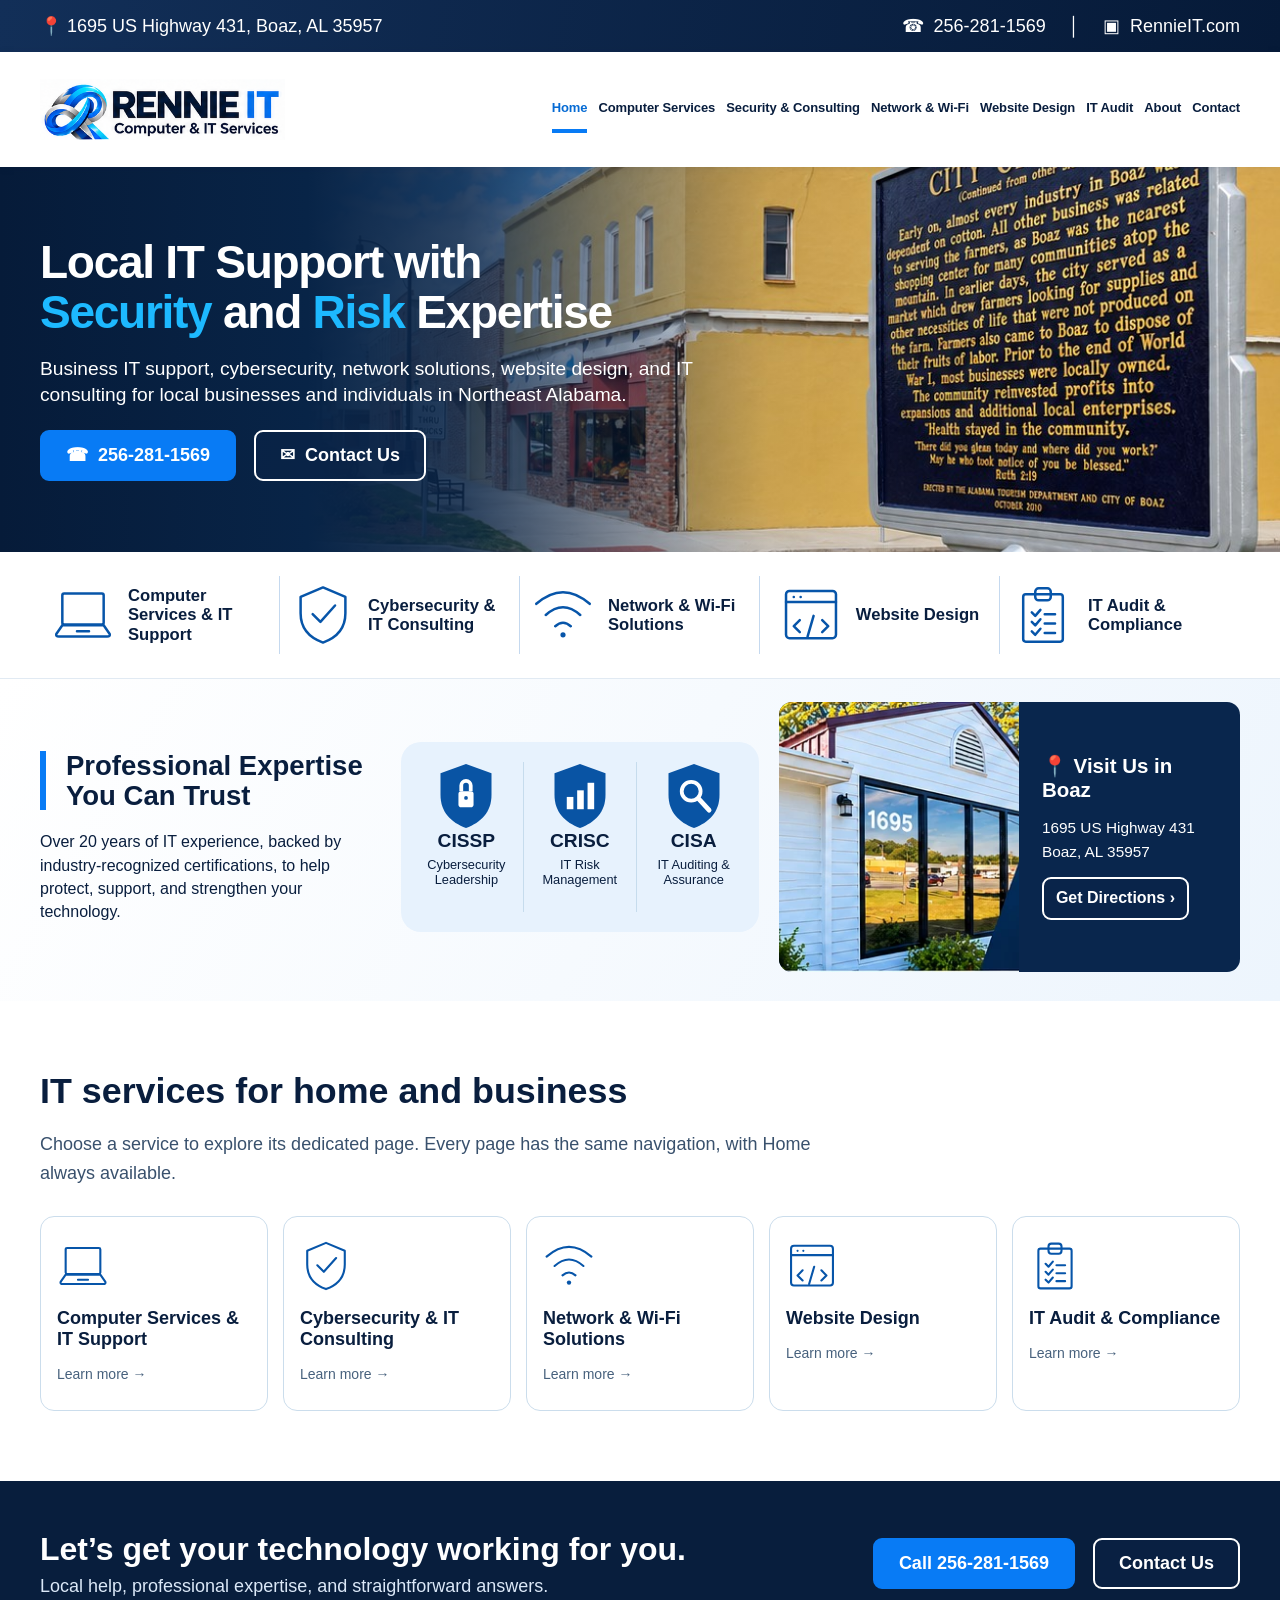
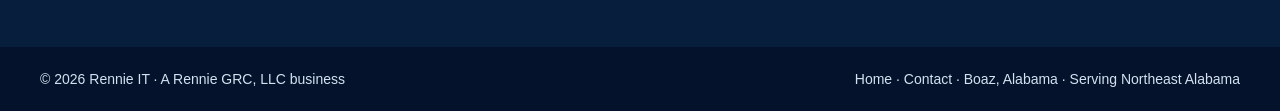
==== commit 859e9102: "new site" ====
--- a/index.html
+++ b/index.html
@@ -1,17 +1 @@
-<!doctype html><html lang="en"><head><meta charset="utf-8"><meta name="viewport" content="width=device-width,initial-scale=1"><meta name="theme-color" content="#071d3d"><meta name="description" content="Rennie IT in Boaz, Alabama provides business IT support, computer services, cybersecurity, networking, website design and IT consulting. Call 256-281-1569."><link rel="canonical" href="https://www.rennieit.com/"><title>Rennie IT | Local IT Support &amp; Cybersecurity | Boaz, Alabama</title><style>
-:root{--navy:#071d3d;--blue:#087bf5;--ink:#07152e}*{box-sizing:border-box}html{scroll-behavior:smooth}body{margin:0;font-family:Arial,Helvetica,sans-serif;color:var(--ink);background:white}a{text-decoration:none;color:inherit}.wrap{width:min(1410px,calc(100% - 90px));margin:auto}.top{background:linear-gradient(100deg,#132f59,#05182f);color:white}.top-inner{height:52px;display:flex;justify-content:space-between;align-items:center;font-size:20px;gap:16px}.top-right{display:flex;gap:26px;align-items:center}.top-sep{opacity:.7}header{background:white;position:relative;z-index:4}.nav{height:116px;display:flex;justify-content:space-between;align-items:center;gap:24px}.brand-logo{width:420px;max-width:100%;height:auto;display:block;mix-blend-mode:multiply}.brand{width:420px;flex:none}.links{display:flex;align-items:center;gap:42px;font-size:21px;font-weight:700;white-space:nowrap}.links a.active{color:#006ce0;border-bottom:4px solid #087bf5;padding-bottom:13px}.links a:hover{color:#087bf5}.mobile-menu{display:none}.hero{height:386px;position:relative;overflow:hidden;background:#0a2b50}.hero-photo{position:absolute;right:0;top:0;width:58%;height:100%;object-fit:fill}.hero:before{content:"";position:absolute;inset:0;z-index:1;background:linear-gradient(90deg,#061a37 0%,#082c55 28%,#0b3969e8 41%,#0a3a6859 55%,transparent 75%)}.hero-inner{position:relative;z-index:2;height:100%;display:flex;flex-direction:column;justify-content:center}.hero h1{color:white;font-size:clamp(35px,3.65vw,57px);letter-spacing:-1.5px;line-height:1.12;margin:0 0 14px;font-weight:800}.hero h1 span{color:#12b8fa}.hero p{color:white;font-size:24px;line-height:1.3;max-width:690px;margin:0 0 21px}.actions{display:flex;gap:22px;align-items:center}.btn{display:inline-flex;justify-content:center;align-items:center;background:#087bf5;color:white;border-radius:11px;padding:14px 30px;font-size:24px;font-weight:700;line-height:1.2}.btn-outline{background:#071d3d88;border:2px solid white}.service-ribbon{background:#fff}.service-grid{height:146px;display:grid;grid-template-columns:repeat(5,minmax(0,1fr));align-items:center}.service-item{display:flex;align-items:center;justify-content:center;gap:21px;padding:0 18px;border-right:1px solid #b8d4f1;min-height:72px}.service-item:last-child{border-right:0}.service-icon{width:65px;height:65px;color:#0758ad;flex:none}.service-item strong{font-size:21px;line-height:1.15}.expertise{background:linear-gradient(115deg,#f7fbff,#eaf3fd 65%,#f8fbff);padding:20px 0 30px}.expertise-grid{display:grid;grid-template-columns:29% 31% 40%;align-items:center;gap:0;min-height:275px}.expertise-copy{padding-right:16px}.expertise-copy h2{font-size:31px;line-height:1.15;letter-spacing:-.6px;margin:0 0 18px;border-left:6px solid #087bf5;padding-left:20px}.expertise-copy p{font-size:20px;line-height:1.4;margin:0}.credentials{background:#e5f2fd;border-radius:18px;display:grid;grid-template-columns:repeat(3,1fr);align-items:center;padding:22px 6px;min-height:190px}.credential{display:flex;align-items:center;flex-direction:column;text-align:center;padding:0 8px;border-right:1px solid #c5ddf2}.credential:last-child{border-right:0}.cert-icon{width:65px;height:65px;margin-bottom:5px}.credential strong{font-size:27px;line-height:1.1}.credential small{font-size:16px;line-height:1.2;margin-top:5px}.visit{margin-left:20px;min-height:275px;display:grid;grid-template-columns:52% 48%;border-radius:13px;overflow:hidden;background:linear-gradient(125deg,#0d3766,#071d3d);color:white}.visit img{width:100%;height:100%;min-height:275px;object-fit:cover}.visit-copy{display:flex;flex-direction:column;justify-content:center;padding:22px 16px 22px 24px}.visit-copy h3{font-size:23px;line-height:1.1;margin:0 0 15px}.visit-copy p{font-size:19px;line-height:1.4;margin:0 0 20px}.visit-copy a{border:2px solid white;border-radius:9px;padding:11px 12px;font-size:16px;font-weight:700;text-align:center;align-self:flex-start}.section{padding:76px 0}.section.alt{background:#f5f9fd}.section h2{font-size:39px;margin:12px 0 16px;color:#082954}.eyebrow{font-size:13px;color:#076ac9;text-transform:uppercase;letter-spacing:.15em;font-weight:800}.lead{color:#52647a;font-size:18px;line-height:1.5;max-width:730px}.cards{display:grid;grid-template-columns:repeat(4,1fr);gap:18px}.card{border:1px solid #dce7f3;border-radius:14px;background:white;padding:24px;box-shadow:0 7px 24px #0b305609}.card .icon{font-size:26px;color:#087bf5}.card h3{font-size:19px;color:#082954}.card p,.feature p{color:#54657a;font-size:15px;line-height:1.6}.split{display:grid;grid-template-columns:1fr 1fr;gap:60px;align-items:center}.business-expertise{background:#edf6ff;border:1px solid #d5e7fa;border-radius:12px;padding:18px;margin:18px 0}.business-expertise h3{margin:0 0 8px}.business-expertise p{margin:0}.section-art img{width:100%;border-radius:12px}.section-art figcaption{font-size:13px;color:#52647a}.feature{border-bottom:1px solid #dce7f3;padding:15px 0}.feature h3{margin:0}.panel{background:#082954;color:white;padding:42px;border-radius:16px}.panel h3{font-size:28px}.panel p{color:#dce9f7}.panel li{line-height:2}.cert-grid{display:grid;grid-template-columns:repeat(3,1fr);gap:8px}.cert{padding:14px 8px;background:#edf6ff;border-radius:9px;text-align:center}.cert strong,.cert span{display:block}.cert span{font-size:12px}.banner{background:#082954;color:white;padding:36px 0}.banner .wrap{display:flex;align-items:center;justify-content:space-between;gap:22px}.banner h2{margin:0 0 8px}.contact{display:grid;grid-template-columns:1fr 1fr;gap:40px}.contact-card{background:#f0f7ff;border-radius:12px;padding:30px}.contact-card a{color:#006acb}.fine{font-size:13px;color:#54657a}.local-strip{margin-top:30px;display:flex;justify-content:space-between;align-items:center}.local-strip span{display:block}footer{background:#061d3b;color:white;padding:26px 0}footer .wrap{display:flex;justify-content:space-between;gap:20px}.section .btn{font-size:16px}.section .btn.outline{background:white;color:#082954;border:1px solid #bdd3eb}.section .actions{flex-wrap:wrap}.section .section-art{margin:0 0 15px}
-@media(max-width:1180px){.wrap{width:calc(100% - 54px)}.brand{width:320px}.links{gap:20px;font-size:16px}.top-inner{font-size:15px}.hero h1{font-size:42px}.hero p{font-size:19px}.service-item{gap:10px;padding:0 8px}.service-icon{width:49px;height:49px}.service-item strong{font-size:15px}.expertise-copy h2{font-size:25px}.expertise-copy p{font-size:16px}.credential strong{font-size:21px}.credential small{font-size:12px}.cert-icon{width:50px;height:50px}.visit-copy h3{font-size:18px}.visit-copy p{font-size:14px}.visit-copy a{font-size:12px}}
-@media(max-width:760px){.desktop-only{display:none}.wrap{width:calc(100% - 32px)}.top-inner{height:36px;justify-content:center;font-size:12px}.top-right{display:none}.nav{height:76px}.brand{width:235px}.mobile-menu{display:block;background:white;border:1px solid #cbd9e9;border-radius:8px;font-size:25px;padding:5px 11px;color:#071d3d;cursor:pointer}.links{display:none;position:absolute;top:76px;left:0;right:0;background:white;box-shadow:0 12px 20px #061d3b30;flex-direction:column;align-items:stretch;gap:0;padding:12px 20px}.links.open{display:flex}.links a{padding:12px 0}.links a.active{border:0}.hero{height:auto;min-height:520px;display:flex;align-items:flex-start}.hero-photo{height:44%;width:100%;top:auto;bottom:0;object-fit:cover}.hero:before{background:linear-gradient(180deg,#061a37 0%,#0a315e 52%,#0a315e 60%,#0a315e00 88%)}.hero-inner{justify-content:flex-start;padding:32px 0 250px}.hero h1{font-size:clamp(29px,8vw,43px);letter-spacing:-.8px}.hero h1 br{display:none}.hero p{font-size:16px;line-height:1.4;max-width:550px}.actions{gap:10px;flex-wrap:wrap}.btn{font-size:15px;padding:12px 15px;border-radius:8px}.service-grid{height:auto;grid-template-columns:repeat(2,minmax(0,1fr));gap:0;padding:12px 0}.service-item{justify-content:flex-start;min-height:94px;border-bottom:1px solid #dce7f3;padding:12px 6px}.service-item:nth-child(2n){border-right:0}.service-item:last-child{grid-column:1/-1;justify-content:center;border-bottom:0}.service-icon{width:45px;height:45px}.service-item strong{font-size:14px}.expertise{padding:32px 0}.expertise-grid{display:flex;flex-direction:column;align-items:stretch;gap:24px}.expertise-copy h2{font-size:28px}.expertise-copy p{font-size:16px}.credentials{min-height:0;padding:20px 5px}.credential strong{font-size:20px}.credential small{font-size:11px}.cert-icon{width:51px;height:51px}.visit{margin:0;min-height:0;grid-template-columns:50% 50%}.visit img{min-height:225px}.visit-copy{padding:15px}.visit-copy h3{font-size:19px}.visit-copy p{font-size:14px}.visit-copy a{font-size:12px}.section{padding:48px 0}.section h2{font-size:30px}.cards{grid-template-columns:1fr}.split,.contact{grid-template-columns:1fr;gap:26px}.panel{padding:24px}.banner .wrap,.local-strip{flex-direction:column;align-items:flex-start}.banner h2{font-size:23px}footer .wrap{flex-direction:column}.section .btn{font-size:15px}}
-@media(max-width:390px){.brand{width:210px}.hero{min-height:540px}.hero-inner{padding-bottom:235px}.service-item strong{font-size:12px}.service-icon{width:39px;height:39px}.credential strong{font-size:17px}.credential small{font-size:10px}.visit{grid-template-columns:1fr}.visit img{height:190px;min-height:0}.visit-copy{padding:20px}}
-</style></head><body>
-<div class="top"><div class="wrap top-inner"><span>📍 &nbsp;1695 US Highway 431, Boaz, AL 35957</span><div class="top-right"><a href="tel:+12562811569">☎ &nbsp;256-281-1569</a><span class="top-sep">│</span><a href="https://www.rennieit.com/">▱ &nbsp;RennieIT.com</a></div></div></div>
-<header><nav class="wrap nav"><a class="brand" href="#home" aria-label="Rennie IT home"><img class="brand-logo" src="assets/logo-reference.png" alt="Rennie IT — Computer and IT Services"></a><button id="menu" class="mobile-menu" aria-label="Toggle navigation" aria-expanded="false">☰</button><div id="links" class="links"><a class="active" href="#home">Home</a><a href="#services">Services⌄</a><a href="#business">Security &amp; Consulting</a><a href="#about">About</a><a href="#contact">Contact</a></div></nav></header>
-<main><section class="hero" id="home"><img class="hero-photo" src="assets/hero-right.webp" alt="Downtown Boaz, Alabama and its historic marker"><div class="wrap hero-inner"><h1>Local IT Support with<br><span>Security</span> and Risk Expertise</h1><p>Business IT support, cybersecurity, network solutions,<br class="desktop-only"> website design, and IT consulting for local businesses<br class="desktop-only"> and individuals in Northeast Alabama.</p><div class="actions"><a class="btn" href="tel:+12562811569">☎ &nbsp;256-281-1569</a><a class="btn btn-outline" href="#contact">✉ &nbsp;Contact Us</a></div></div></section>
-<section class="service-ribbon" aria-label="Our services"><div class="wrap service-grid"><a href="#services" class="service-item"><svg class="service-icon" viewBox="0 0 64 64" fill="none" stroke="currentColor" stroke-width="4.5" stroke-linecap="round" stroke-linejoin="round" aria-hidden="true"><rect x="7" y="7" width="50" height="36" rx="2"/><path d="M7 43 2 57h60L57 43M25 51h14"/></svg><strong>Computer Services &amp;<br>IT Support</strong></a><a href="#business" class="service-item"><svg class="service-icon" viewBox="0 0 64 64" fill="none" stroke="currentColor" stroke-width="4.5" stroke-linecap="round" stroke-linejoin="round" aria-hidden="true"><path d="M32 3 57 15v16c0 18-11 27-25 32C18 58 7 49 7 31V15Z"/><path d="m19 32 9 9 18-19"/></svg><strong>Cybersecurity &amp;<br>IT Consulting</strong></a><a href="#services" class="service-item"><svg class="service-icon" viewBox="0 0 64 64" fill="none" stroke="currentColor" stroke-width="4.5" stroke-linecap="round" stroke-linejoin="round" aria-hidden="true"><path d="M3 24Q32-2 61 24M13 35Q32 17 51 35M24 46Q32 38 40 46"/><circle cx="32" cy="56" r="3" fill="currentColor" stroke="none"/></svg><strong>Network &amp;<br>Wi-Fi Solutions</strong></a><a href="#services" class="service-item"><svg class="service-icon" viewBox="0 0 64 64" fill="none" stroke="currentColor" stroke-width="4.5" stroke-linecap="round" stroke-linejoin="round" aria-hidden="true"><rect x="5" y="7" width="54" height="51" rx="4"/><path d="M5 19h54M20 30l-8 8 8 8m24-16 8 8-8 8m-13-17-6 18"/><circle cx="13" cy="13" r="1.3" fill="currentColor"/><circle cx="19" cy="13" r="1.3" fill="currentColor"/></svg><strong>Website<br>Design</strong></a><a href="#about" class="service-item"><svg class="service-icon" viewBox="0 0 64 64" fill="none" stroke="currentColor" stroke-width="4.5" stroke-linecap="round" stroke-linejoin="round" aria-hidden="true"><rect x="10" y="9" width="44" height="53" rx="4"/><path d="M24 9V5h16v4M18 25l4 4 6-7m4 5h14M18 39l4 4 6-7m4 5h14M18 53l4 4 6-7m4 5h14"/></svg><strong>IT Audit &amp;<br>Compliance</strong></a></div></section>
-<section class="expertise"><div class="wrap expertise-grid"><div class="expertise-copy"><h2>Professional Expertise<br>You Can Trust</h2><p>Over 20 years of IT experience, backed by industry-recognized certifications, to help protect, support, and strengthen your technology.</p></div><div class="credentials"><div class="credential"><svg class="cert-icon" viewBox="0 0 64 64" aria-hidden="true"><path d="M32 2 58 12v17c0 18-11 28-26 34C17 57 6 47 6 29V12Z" fill="#1258a3"/><rect x="22" y="28" width="20" height="21" rx="3" fill="white" stroke="none"/><path d="M26 28v-5a6 6 0 0 1 12 0v5" stroke="white" stroke-width="3"/><circle cx="32" cy="37" r="2" fill="#1258a3" stroke="none"/><path d="M32 39v4" stroke="#1258a3" stroke-width="2"/></svg><strong>CISSP®</strong><small>Cybersecurity<br>Leadership</small></div><div class="credential"><svg class="cert-icon" viewBox="0 0 64 64" aria-hidden="true"><path d="M32 2 58 12v17c0 18-11 28-26 34C17 57 6 47 6 29V12Z" fill="#1258a3"/><rect x="20" y="36" width="7" height="14" fill="white" stroke="none"/><rect x="30" y="29" width="7" height="21" fill="white" stroke="none"/><rect x="40" y="21" width="7" height="29" fill="white" stroke="none"/></svg><strong>CRISC®</strong><small>IT Risk<br>Management</small></div><div class="credential"><svg class="cert-icon" viewBox="0 0 64 64" aria-hidden="true"><path d="M32 2 58 12v17c0 18-11 28-26 34C17 57 6 47 6 29V12Z" fill="#1258a3"/><circle cx="29" cy="29" r="10" stroke="white" stroke-width="4"/><path d="m37 37 11 12" stroke="white" stroke-width="5"/></svg><strong>CISA®</strong><small>IT Auditing<br>&amp; Assurance</small></div></div><div class="visit"><img src="assets/storefront-reference.webp" alt="Rennie IT storefront on US Highway 431 in Boaz"><div class="visit-copy"><h3>📍 Visit Us in Boaz</h3><p>1695 US Highway 431<br>Boaz, AL 35957</p><a href="https://www.google.com/maps/search/?api=1&amp;query=1695+US+Highway+431+Boaz+AL+35957" target="_blank" rel="noopener">Get Directions ❯</a></div></div></div></section>
-<section class="section alt" id="services"><div class="wrap"><div class="eyebrow">What we do</div><h2>Practical IT solutions. Local expertise.</h2><p class="lead">Straightforward technology services for individuals and small businesses—without unnecessary complexity.</p><div class="cards"><article class="card"><div class="icon">▣</div><h3>Computer Services &amp; Repair</h3><p>Computer diagnostics, Windows problems, slow performance, storage and memory upgrades, malware cleanup, and general PC troubleshooting.</p></article><article class="card"><div class="icon">⚙</div><h3>Managed IT</h3><p>Ongoing monitoring, patching, maintenance, and remote support for small businesses that need reliable IT without full-time staff.</p></article><article class="card"><div class="icon">♢</div><h3>Cybersecurity</h3><p>Endpoint protection, security configuration, account protection, and practical safeguards to reduce common technology risks.</p></article><article class="card"><div class="icon">⌘</div><h3>Websites &amp; Hosting</h3><p>Mobile-friendly websites, redesigns, hosting setup, content updates, and ongoing maintenance for local businesses.</p></article></div></div></section>
-<section class="section" id="business"><div class="wrap split"><div><div class="eyebrow">Small business IT</div><h2>Your local technology resource.</h2><p class="lead">Your business doesn't have to be large to have IT problems. We help with computers, Microsoft 365, networks, security, and everyday technology—whether you need occasional assistance or ongoing support.</p><div class="business-expertise"><h3>Security and risk expertise beyond traditional IT support</h3><p>Rennie IT combines hands-on technical support with professional expertise in cybersecurity, IT risk management, and auditing. We help businesses resolve technology problems, identify vulnerabilities, improve safeguards, and prepare for security and compliance requirements.</p></div><a class="btn" href="mailto:robert@rennieit.com?subject=Business%20IT%20Support%20Inquiry">Ask About Business IT →</a></div><div><figure class="section-art"><img alt="Rennie IT storefront on Highway 431 in Boaz Alabama" loading="lazy" src="assets/storefront-crop.webp"/><figcaption>Visit our local storefront on Highway 431.</figcaption></figure><div class="feature"><h3>01 · Fix what's not working</h3><p>Troubleshoot computers, connectivity, software, and user issues.</p></div><div class="feature"><h3>02 · Keep systems maintained</h3><p>Stay current with patching, monitoring, and routine maintenance.</p></div><div class="feature"><h3>03 · Improve security</h3><p>Put sensible safeguards in place for your business and staff.</p></div></div></div></section>
-<section class="section alt" id="about"><div class="wrap split"><div class="panel"><div class="eyebrow" style="color:#8bdcff">Local &amp; practical</div><h3>Based in Boaz.<br/>Serving Northeast Alabama.</h3><p>Rennie IT supports individuals and small businesses in Boaz, Albertville, Guntersville, Gadsden, and surrounding communities.</p><ul><li>Computer services and upgrades</li><li>Network and Wi-Fi troubleshooting</li><li>Security and backup assistance</li><li>Business IT and website services</li></ul></div><div><div class="eyebrow">A Rennie GRC company</div><h2>Professional support. A local connection.</h2><p class="lead">We focus on diagnosing the problem, explaining the options, and helping you take the next practical step.</p><div class="certifications"><h3>Professional Certifications</h3><div class="cert-grid"><div class="cert"><strong>CISSP</strong><span>Cybersecurity</span></div><div class="cert"><strong>CRISC</strong><span>IT Risk Management</span></div><div class="cert"><strong>CISA</strong><span>IT Auditing</span></div></div><p>Over 20 years of experience in IT infrastructure, cybersecurity, IT auditing, and risk management.</p></div><p style="color:var(--navy);font-size:22px;font-weight:800">“This is Rennie, how can I help you?”</p></div></div></section>
-<div class="banner"><div class="wrap"><div><h2>Need IT help? Start with a conversation.</h2><p>Tell us what's happening with your computer or business technology.</p></div><a class="btn" href="tel:+12562811569">Call (256) 281-1569 →</a></div></div>
-<section class="section" id="contact"><div class="wrap contact"><div><div class="eyebrow">Get in touch</div><h2>We're here to help.</h2><p class="lead">Call or email Rennie IT to discuss your computer repair, small-business IT, cybersecurity, or website needs.</p><div class="actions"><a class="btn" href="mailto:robert@rennieit.com?subject=Rennie%20IT%20Service%20Inquiry">Email Rennie IT →</a><a class="btn outline" href="https://www.google.com/maps/search/?api=1&amp;query=1695+US+Highway+431+Boaz+AL+35957" rel="noopener" target="_blank">Get Directions ↗</a></div></div><div class="contact-card"><p><strong>Phone</strong><br/><a href="tel:+12562811569">(256) 281-1569</a></p><p><strong>Email</strong><br/><a href="mailto:robert@rennieit.com">robert@rennieit.com</a></p><p><strong>Storefront</strong><br/>1695 US Highway 431<br/>Boaz, AL 35957</p><p class="fine">Serving Boaz and surrounding Northeast Alabama communities.</p></div></div><div class="wrap local-strip"><div><strong>Rennie IT — Right here in Boaz.</strong><span>1695 US Highway 431 · Boaz, AL 35957</span></div><a class="btn outline" href="https://www.google.com/maps/search/?api=1&amp;query=1695+US+Highway+431+Boaz+AL+35957" rel="noopener" target="_blank">Visit Our Storefront</a></div></section>
-</main><footer><div class="wrap"><span>© <span id="year">2026</span> Rennie IT · A trade name of Rennie GRC, LLC.</span><span><a href="https://www.renniegrc.com/">Rennie GRC</a> · <a href="mailto:robert@rennieit.com">Contact</a></span></div></footer><script>document.getElementById('year').textContent=new Date().getFullYear();const m=document.getElementById('menu'),l=document.getElementById('links');m.addEventListener('click',()=>{let open=l.classList.toggle('open');m.setAttribute('aria-expanded',String(open))});l.querySelectorAll('a').forEach(a=>a.addEventListener('click',()=>{l.classList.remove('open');m.setAttribute('aria-expanded','false')}));</script></body></html>+<!doctype html><html lang="en"><head><meta charset="utf-8"><meta name="viewport" content="width=device-width, initial-scale=1"><meta name="theme-color" content="#081e3d"><meta name="description" content="Rennie IT provides local computer support, cybersecurity, networking, website design, and IT audit services."><link rel="canonical" href="https://rennieit.com/"><link rel="stylesheet" href="styles.css"><title>Computer &amp; IT Services | Rennie IT · Boaz, Alabama</title></head><body><div class="top"><div class="wrap"><a href="https://www.google.com/maps/search/?api=1&amp;query=1695+US+Highway+431+Boaz+AL+35957" target="_blank" rel="noopener">📍 1695 US Highway 431, Boaz, AL 35957</a><div class="right"><a href="tel:+12562811569">☎ &nbsp;256-281-1569</a><span aria-hidden="true">│</span><a href="index.html">▣ &nbsp;RennieIT.com</a></div></div></div><header class="nav"><div class="wrap"><a href="index.html" aria-label="Rennie IT home"><img class="brand" src="assets/logo-reference.png" alt="Rennie IT Computer &amp; IT Services"></a><button type="button" class="menu-toggle" aria-label="Open navigation" aria-controls="main-nav" aria-expanded="false">☰</button><nav id="main-nav" class="links" aria-label="Main navigation"><a href="index.html" class="active" aria-current="page">Home</a><a href="computer-services.html" class="" >Computer Services</a><a href="cybersecurity-consulting.html" class="" >Security & Consulting</a><a href="network-wifi.html" class="" >Network & Wi-Fi</a><a href="website-design.html" class="" >Website Design</a><a href="it-audit-compliance.html" class="" >IT Audit</a><a href="about.html" class="" >About</a><a href="contact.html" class="" >Contact</a></nav></div></header><main><section class="hero"><div class="wrap"><h1>Local IT Support with<br><em>Security</em> and <em>Risk</em> Expertise</h1><p>Business IT support, cybersecurity, network solutions, website design, and IT consulting for local businesses and individuals in Northeast Alabama.</p><div class="actions"><a class="btn" href="tel:+12562811569">☎ &nbsp;256-281-1569</a><a class="btn outline" href="contact.html">✉ &nbsp;Contact Us</a></div></div></section><section class="service-strip" aria-label="Explore services"><div class="wrap service-grid"><a class="service-item" href="computer-services.html"><svg class="" viewBox="0 0 72 72" aria-hidden="true"><rect x="12" y="11" width="48" height="36" rx="2"/><path d="M12 48 5 58q-1 3 3 3h56q4 0 3-3L60 48ZM29 55h14"/></svg><strong>Computer Services &amp; IT Support</strong></a><a class="service-item" href="cybersecurity-consulting.html"><svg class="" viewBox="0 0 72 72" aria-hidden="true"><path d="M36 4 62 15v19c0 19-12 29-26 34C22 63 10 53 10 34V15Z"/><path d="m24 35 9 9 17-19"/></svg><strong>Cybersecurity &amp; IT Consulting</strong></a><a class="service-item" href="network-wifi.html"><svg class="" viewBox="0 0 72 72" aria-hidden="true"><path d="M5 23q31-27 62 0M16 36q20-18 40 0M27 49q9-8 18 0"/><circle cx="36" cy="59" r="3" fill="#0755a9" stroke="none"/></svg><strong>Network &amp; Wi-Fi Solutions</strong></a><a class="service-item" href="website-design.html"><svg class="" viewBox="0 0 72 72" aria-hidden="true"><rect x="7" y="8" width="58" height="55" rx="4"/><path d="M7 21h58M23 42l-7 7 7 7m26-14 7 7-7 7m-10-19-7 24"/><circle cx="16" cy="15" r="1.5" fill="#0755a9" stroke="none"/><circle cx="24" cy="15" r="1.5" fill="#0755a9" stroke="none"/></svg><strong>Website Design</strong></a><a class="service-item" href="it-audit-compliance.html"><svg class="" viewBox="0 0 72 72" aria-hidden="true"><rect x="13" y="12" width="46" height="55" rx="3"/><rect x="27" y="5" width="18" height="14" rx="4"/><path d="m23 33 4 4 6-7m5 5h12m-27 9 4 4 6-7m5 5h12m-27 9 4 4 6-7m5 5h12"/></svg><strong>IT Audit &amp; Compliance</strong></a></div></section><section class="expertise"><div class="wrap expertise-grid"><div class="exp-copy"><h2>Professional Expertise<br>You Can Trust</h2><p>Over 20 years of IT experience, backed by industry-recognized certifications, to help protect, support, and strengthen your technology.</p></div><div class="certs"><div class="cert"><svg viewBox="0 0 64 72" aria-hidden="true"><path d="M32 2 59 12v23c0 18-11 29-27 35C16 64 5 53 5 35V12Z" fill="#0954a4"/><rect x="24" y="31" width="16" height="17" rx="3" fill="white"/><path d="M27 31v-6a5 5 0 0 1 10 0v6" stroke="white" stroke-width="4" fill="none"/><circle cx="32" cy="38" r="2" fill="#0954a4"/></svg><strong>CISSP</strong><small>Cybersecurity Leadership</small></div><div class="cert"><svg viewBox="0 0 64 72" aria-hidden="true"><path d="M32 2 59 12v23c0 18-11 29-27 35C16 64 5 53 5 35V12Z" fill="#0954a4"/><rect x="18" y="37" width="7" height="13" fill="white"/><rect x="29" y="30" width="7" height="20" fill="white"/><rect x="40" y="22" width="7" height="28" fill="white"/></svg><strong>CRISC</strong><small>IT Risk Management</small></div><div class="cert"><svg viewBox="0 0 64 72" aria-hidden="true"><path d="M32 2 59 12v23c0 18-11 29-27 35C16 64 5 53 5 35V12Z" fill="#0954a4"/><circle cx="29" cy="31" r="10" stroke="white" stroke-width="4" fill="none"/><path d="m37 39 11 12" stroke="white" stroke-width="5" stroke-linecap="round"/></svg><strong>CISA</strong><small>IT Auditing & Assurance</small></div></div><div class="visit"><img src="assets/storefront-reference.webp" alt="Rennie IT storefront at 1695 US Highway 431 in Boaz, Alabama"><div class="visit-text"><h3>📍 Visit Us in Boaz</h3><p>1695 US Highway 431<br>Boaz, AL 35957</p><a class="btn outline" target="_blank" rel="noopener" href="https://www.google.com/maps/search/?api=1&amp;query=1695+US+Highway+431+Boaz+AL+35957">Get Directions ›</a></div></div></div></section><section class="section"><div class="wrap"><div class="section-head"><h2>IT services for home and business</h2><p>Choose a service to explore its dedicated page. Every page has the same navigation, with Home always available.</p></div><div class="service-cards"><a class="service-card" href="computer-services.html"><svg class="" viewBox="0 0 72 72" aria-hidden="true"><rect x="12" y="11" width="48" height="36" rx="2"/><path d="M12 48 5 58q-1 3 3 3h56q4 0 3-3L60 48ZM29 55h14"/></svg><strong>Computer Services & IT Support</strong><span>Learn more →</span></a><a class="service-card" href="cybersecurity-consulting.html"><svg class="" viewBox="0 0 72 72" aria-hidden="true"><path d="M36 4 62 15v19c0 19-12 29-26 34C22 63 10 53 10 34V15Z"/><path d="m24 35 9 9 17-19"/></svg><strong>Cybersecurity & IT Consulting</strong><span>Learn more →</span></a><a class="service-card" href="network-wifi.html"><svg class="" viewBox="0 0 72 72" aria-hidden="true"><path d="M5 23q31-27 62 0M16 36q20-18 40 0M27 49q9-8 18 0"/><circle cx="36" cy="59" r="3" fill="#0755a9" stroke="none"/></svg><strong>Network & Wi-Fi Solutions</strong><span>Learn more →</span></a><a class="service-card" href="website-design.html"><svg class="" viewBox="0 0 72 72" aria-hidden="true"><rect x="7" y="8" width="58" height="55" rx="4"/><path d="M7 21h58M23 42l-7 7 7 7m26-14 7 7-7 7m-10-19-7 24"/><circle cx="16" cy="15" r="1.5" fill="#0755a9" stroke="none"/><circle cx="24" cy="15" r="1.5" fill="#0755a9" stroke="none"/></svg><strong>Website Design</strong><span>Learn more →</span></a><a class="service-card" href="it-audit-compliance.html"><svg class="" viewBox="0 0 72 72" aria-hidden="true"><rect x="13" y="12" width="46" height="55" rx="3"/><rect x="27" y="5" width="18" height="14" rx="4"/><path d="m23 33 4 4 6-7m5 5h12m-27 9 4 4 6-7m5 5h12m-27 9 4 4 6-7m5 5h12"/></svg><strong>IT Audit & Compliance</strong><span>Learn more →</span></a></div></div></section><section class="bottom-cta"><div class="wrap"><div><h2>Let’s get your technology working for you.</h2><p>Local help, professional expertise, and straightforward answers.</p></div><div class="actions"><a class="btn" href="tel:+12562811569">Call 256-281-1569</a><a class="btn outline" href="contact.html">Contact Us</a></div></div></section></main><footer class="footer"><div class="wrap"><span>© <span id="year">2026</span> Rennie IT · A Rennie GRC, LLC business</span><span><a href="index.html">Home</a> · <a href="contact.html">Contact</a> · Boaz, Alabama · Serving Northeast Alabama</span></div></footer><script>document.getElementById('year').textContent=new Date().getFullYear();const b=document.querySelector('.menu-toggle'),n=document.querySelector('.links');b.addEventListener('click',()=>{let o=n.classList.toggle('open');b.setAttribute('aria-expanded',String(o));b.setAttribute('aria-label',o?'Close navigation':'Open navigation');b.textContent=o?'✕':'☰'});n.querySelectorAll('a').forEach(a=>a.addEventListener('click',()=>{n.classList.remove('open');b.setAttribute('aria-expanded','false');b.textContent='☰'}));</script></body></html>
--- a/styles.css
+++ b/styles.css
@@ -0,0 +1,9 @@
+
+:root{--navy:#081e3d;--deep:#06172f;--blue:#087bf5;--ink:#091e3e;--pale:#edf5fc;--line:#cbddec}*{box-sizing:border-box}html{scroll-behavior:smooth}body{margin:0;font-family:Arial,Helvetica,sans-serif;color:var(--ink);background:#fff}a{text-decoration:none;color:inherit}img{display:block;max-width:100%}button{font:inherit}.wrap{width:min(calc(100% - 80px),1480px);margin-inline:auto}.top{background:linear-gradient(100deg,#122f58,#061a38);color:#fff}.top .wrap{min-height:52px;display:flex;align-items:center;justify-content:space-between;gap:20px;font-size:18px}.top .right{display:flex;align-items:center;gap:23px}.top a:hover{text-decoration:underline}.nav{background:white;box-shadow:0 1px 8px #071b3518;position:relative;z-index:10}.nav .wrap{min-height:115px;display:flex;align-items:center;justify-content:space-between;gap:32px}.brand{width:408px;max-width:100%;height:auto}.links{display:flex;align-items:center;gap:32px;font-size:18px;font-weight:700}.links a{padding:14px 0;border-bottom:4px solid transparent;white-space:nowrap}.links a:hover,.links a.active{color:#066bd4;border-color:#087bf5}.menu-toggle{display:none;border:1px solid var(--line);border-radius:8px;background:#fff;padding:9px 12px;font-size:25px;cursor:pointer}.hero{color:white;background:linear-gradient(90deg,#061b39 0%,#082447 24%,#082447d9 36%,#08244720 60%,transparent 80%),url('assets/boaz-hero.jpg') center center/cover no-repeat;min-height:385px;display:flex;align-items:center}.hero .wrap{padding-block:28px}.hero h1{font-size:clamp(36px,3.6vw,59px);letter-spacing:-1.3px;line-height:1.07;margin:0 0 19px;max-width:850px}.hero h1 em{color:#1db9ff;font-style:normal}.hero p{font-size:clamp(17px,1.5vw,24px);line-height:1.35;max-width:680px;margin:0 0 22px}.actions{display:flex;flex-wrap:wrap;gap:18px}.btn{display:inline-flex;align-items:center;justify-content:center;background:var(--blue);color:#fff;border:2px solid var(--blue);padding:12px 24px;min-height:51px;border-radius:9px;font-size:18px;font-weight:700;cursor:pointer}.btn.outline{background:#0a24478c;border-color:#fff}.btn.light{background:white;color:#0b2b54;border-color:#d1e2f3}.btn:hover{filter:brightness(1.08)}.service-strip{border-bottom:1px solid #e1eaf3}.service-grid{display:grid;grid-template-columns:repeat(5,minmax(0,1fr));align-items:stretch;padding-block:24px}.service-item{display:flex;align-items:center;justify-content:center;gap:14px;padding:8px 12px;min-width:0}.service-item:not(:last-child){border-right:1px solid #c5d9ef}.service-item svg,.service-card svg{width:62px;height:62px;flex:0 0 62px;fill:none;stroke:#0755a9;stroke-width:2.9;stroke-linecap:round;stroke-linejoin:round}.service-item strong{font-size:clamp(15px,1.3vw,21px);line-height:1.15}.service-item:hover,.service-card:hover{background:#eff7ff}.expertise{background:linear-gradient(120deg,#fff,#edf5fd);padding:23px 0 29px}.expertise-grid{display:grid;grid-template-columns:1fr 1.05fr 1.35fr;gap:20px;align-items:center}.exp-copy h2{font-size:clamp(24px,2.15vw,34px);line-height:1.08;border-left:6px solid var(--blue);padding-left:20px;margin:0 0 20px}.exp-copy p{font-size:clamp(16px,1.25vw,20px);line-height:1.45;margin:0}.certs{display:grid;grid-template-columns:repeat(3,minmax(0,1fr));background:#e7f2fd;border-radius:20px;padding:20px 9px;min-height:190px}.cert{display:flex;flex-direction:column;align-items:center;text-align:center;padding:0 7px}.cert:not(:last-child){border-right:1px solid #c6dced}.cert svg{width:62px;height:68px}.cert strong{font-size:clamp(17px,1.5vw,24px)}.cert small{font-size:clamp(12px,1vw,15px);line-height:1.2;margin-top:5px}.visit{display:grid;grid-template-columns:52% 48%;background:#09264d;color:white;min-height:270px;border-radius:13px;overflow:hidden}.visit img{width:100%;height:100%;object-fit:cover;object-position:center}.visit-text{display:flex;flex-direction:column;justify-content:center;gap:14px;padding:23px}.visit-text h3{font-size:clamp(19px,1.6vw,25px);margin:0}.visit-text p{font-size:clamp(15px,1.2vw,19px);line-height:1.5;margin:0}.visit .btn{font-size:16px;min-height:43px;padding:8px 12px;align-self:flex-start}.section{padding:70px 0}.section.alt{background:#f0f6fc}.section h2{font-size:clamp(28px,2.8vw,40px);margin:0 0 15px}.section p{font-size:18px;line-height:1.6;color:#39516d}.section-head{max-width:800px;margin-bottom:28px}.service-cards{display:grid;grid-template-columns:repeat(5,minmax(0,1fr));gap:15px}.service-card{border:1px solid var(--line);border-radius:14px;padding:23px 16px;background:#fff;display:flex;flex-direction:column;align-items:flex-start;gap:16px;min-height:195px}.service-card svg{width:52px;height:52px;flex-basis:52px}.service-card strong{font-size:18px}.service-card span{font-size:14px;color:#47617d}.subhero{background:linear-gradient(110deg,#081e3d,#0b396c);color:#fff;padding:65px 0}.subhero .wrap{display:flex;align-items:center;justify-content:space-between;gap:35px}.subhero h1{font-size:clamp(32px,3.6vw,54px);line-height:1.1;margin:12px 0 18px}.subhero p{font-size:clamp(17px,1.45vw,21px);line-height:1.5;max-width:750px;color:#e2edfa;margin:0}.eyebrow{color:#32b7ff;text-transform:uppercase;letter-spacing:2px;font-size:13px;font-weight:800}.subhero .btn{flex-shrink:0}.detail-layout{display:grid;grid-template-columns:1.1fr .9fr;align-items:start;gap:52px}.detail-layout h2{font-size:clamp(26px,2.6vw,38px)}.detail-layout p{max-width:680px}.checklist{list-style:none;padding:0;margin:24px 0;display:grid;gap:14px}.checklist li{font-size:18px;line-height:1.4;padding-left:30px;position:relative}.checklist li:before{content:'✓';position:absolute;left:0;top:0;color:#087bf5;font-weight:900}.aside{background:#edf5fc;border-radius:18px;padding:30px}.aside h3{font-size:25px;margin:0 0 14px}.aside p{margin:0 0 22px}.aside img{border-radius:12px;width:100%;height:240px;object-fit:cover;margin-bottom:22px}.bottom-cta{background:#081e3d;color:#fff;padding:50px 0}.bottom-cta .wrap{display:flex;align-items:center;justify-content:space-between;gap:24px}.bottom-cta h2{font-size:clamp(25px,2.5vw,36px);margin:0 0 8px}.bottom-cta p{margin:0;font-size:18px;color:#dbe8f8}.footer{background:#04132b;color:#d4e1f1;padding:24px 0}.footer .wrap{display:flex;justify-content:space-between;gap:20px;font-size:14px}.footer a:hover{text-decoration:underline}.contact-grid{display:grid;grid-template-columns:1fr 1fr;gap:25px}.contact-card{background:#f0f6fc;border:1px solid #d7e5f4;border-radius:15px;padding:30px}.contact-card h2{font-size:27px}.contact-card p{font-size:19px}a:focus-visible,button:focus-visible{outline:3px solid #31a7ff;outline-offset:3px}
+@media(max-width:1180px){.wrap{width:min(calc(100% - 48px),1480px)}.nav .wrap{min-height:95px}.brand{width:310px}.links{gap:19px;font-size:15px}.top .wrap{font-size:15px}.service-item{gap:8px;padding:8px}.service-item svg{width:49px;height:49px;flex-basis:49px}.expertise-grid{grid-template-columns:1fr 1fr}.visit{grid-column:1/-1;min-height:220px;max-height:280px}.visit img{object-position:center 44%}.service-cards{grid-template-columns:repeat(3,1fr)}}
+@media(max-width:800px){.wrap{width:calc(100% - 36px)}.top .wrap{min-height:35px;font-size:12px;justify-content:center}.top .right{display:none}.nav .wrap{min-height:76px}.brand{width:265px}.menu-toggle{display:block}.links{display:none;position:absolute;top:100%;left:0;right:0;background:#fff;box-shadow:0 12px 20px #091e3e22;padding:12px 22px 20px;flex-direction:column;align-items:stretch;gap:0}.links.open{display:flex}.links a{padding:15px 8px;border-bottom:1px solid #e2eaf4;font-size:17px}.links a.active{border-bottom:2px solid var(--blue)}.hero{min-height:0;background:linear-gradient(90deg,#061b39e8,#082447c0),url('assets/boaz-hero.jpg') center/cover}.hero .wrap{padding-block:50px}.hero h1{font-size:clamp(33px,7vw,48px)}.hero p{font-size:17px}.service-grid{grid-template-columns:repeat(2,minmax(0,1fr));gap:12px;padding-block:20px}.service-item{justify-content:flex-start;border:1px solid #dce7f3!important;border-radius:11px;padding:12px;min-height:91px}.service-item svg{width:48px;height:48px;flex-basis:48px}.service-item strong{font-size:15px}.expertise-grid{grid-template-columns:1fr;gap:22px}.exp-copy h2{font-size:27px}.exp-copy p{font-size:17px}.certs{min-height:0}.cert svg{width:50px;height:56px}.cert strong{font-size:19px}.cert small{font-size:12px}.visit{grid-column:auto;max-height:none;min-height:0;grid-template-columns:1fr}.visit img{height:245px;object-position:center 45%}.visit-text{padding:23px}.section{padding:50px 0}.service-cards{grid-template-columns:repeat(2,1fr)}.subhero{padding:44px 0}.subhero .wrap{display:block}.subhero h1{font-size:35px}.subhero .btn{margin-top:23px}.detail-layout,.contact-grid{grid-template-columns:1fr;gap:25px}.aside{padding:24px}.bottom-cta .wrap{display:block}.bottom-cta .actions{margin-top:22px}.footer .wrap{flex-direction:column;gap:8px;text-align:center}}
+@media(max-width:480px){.brand{width:220px}.hero h1{font-size:34px}.btn{font-size:16px;min-height:48px;padding:10px 15px}.actions{gap:11px}.service-item svg{width:40px;height:40px;flex-basis:40px}.service-item strong{font-size:13px}.cert{padding:0 3px}.cert strong{font-size:17px}.cert small{font-size:11px}.service-cards{grid-template-columns:1fr}.service-card{min-height:0;flex-direction:row;align-items:center}.service-card span{display:none}.subhero h1{font-size:32px}.top .wrap{font-size:11px}}
+/* Navigation tuned for eight independent pages, with no dropdowns. */
+@media(min-width:1101px){.nav .brand{width:290px}.nav .wrap{gap:18px}.links{gap:15px;font-size:14px}.links a{letter-spacing:-.1px}}
+@media(min-width:1101px) and (max-width:1350px){.nav .brand{width:245px}.links{gap:11px;font-size:13px}}
+@media(min-width:801px) and (max-width:1100px){.menu-toggle{display:block}.links{display:none;position:absolute;top:100%;left:0;right:0;background:#fff;box-shadow:0 12px 20px #091e3e22;padding:12px 22px 20px;flex-direction:column;align-items:stretch;gap:0}.links.open{display:flex}.links a{padding:13px 8px;border-bottom:1px solid #e2eaf4;font-size:17px}.nav .brand{width:310px}}
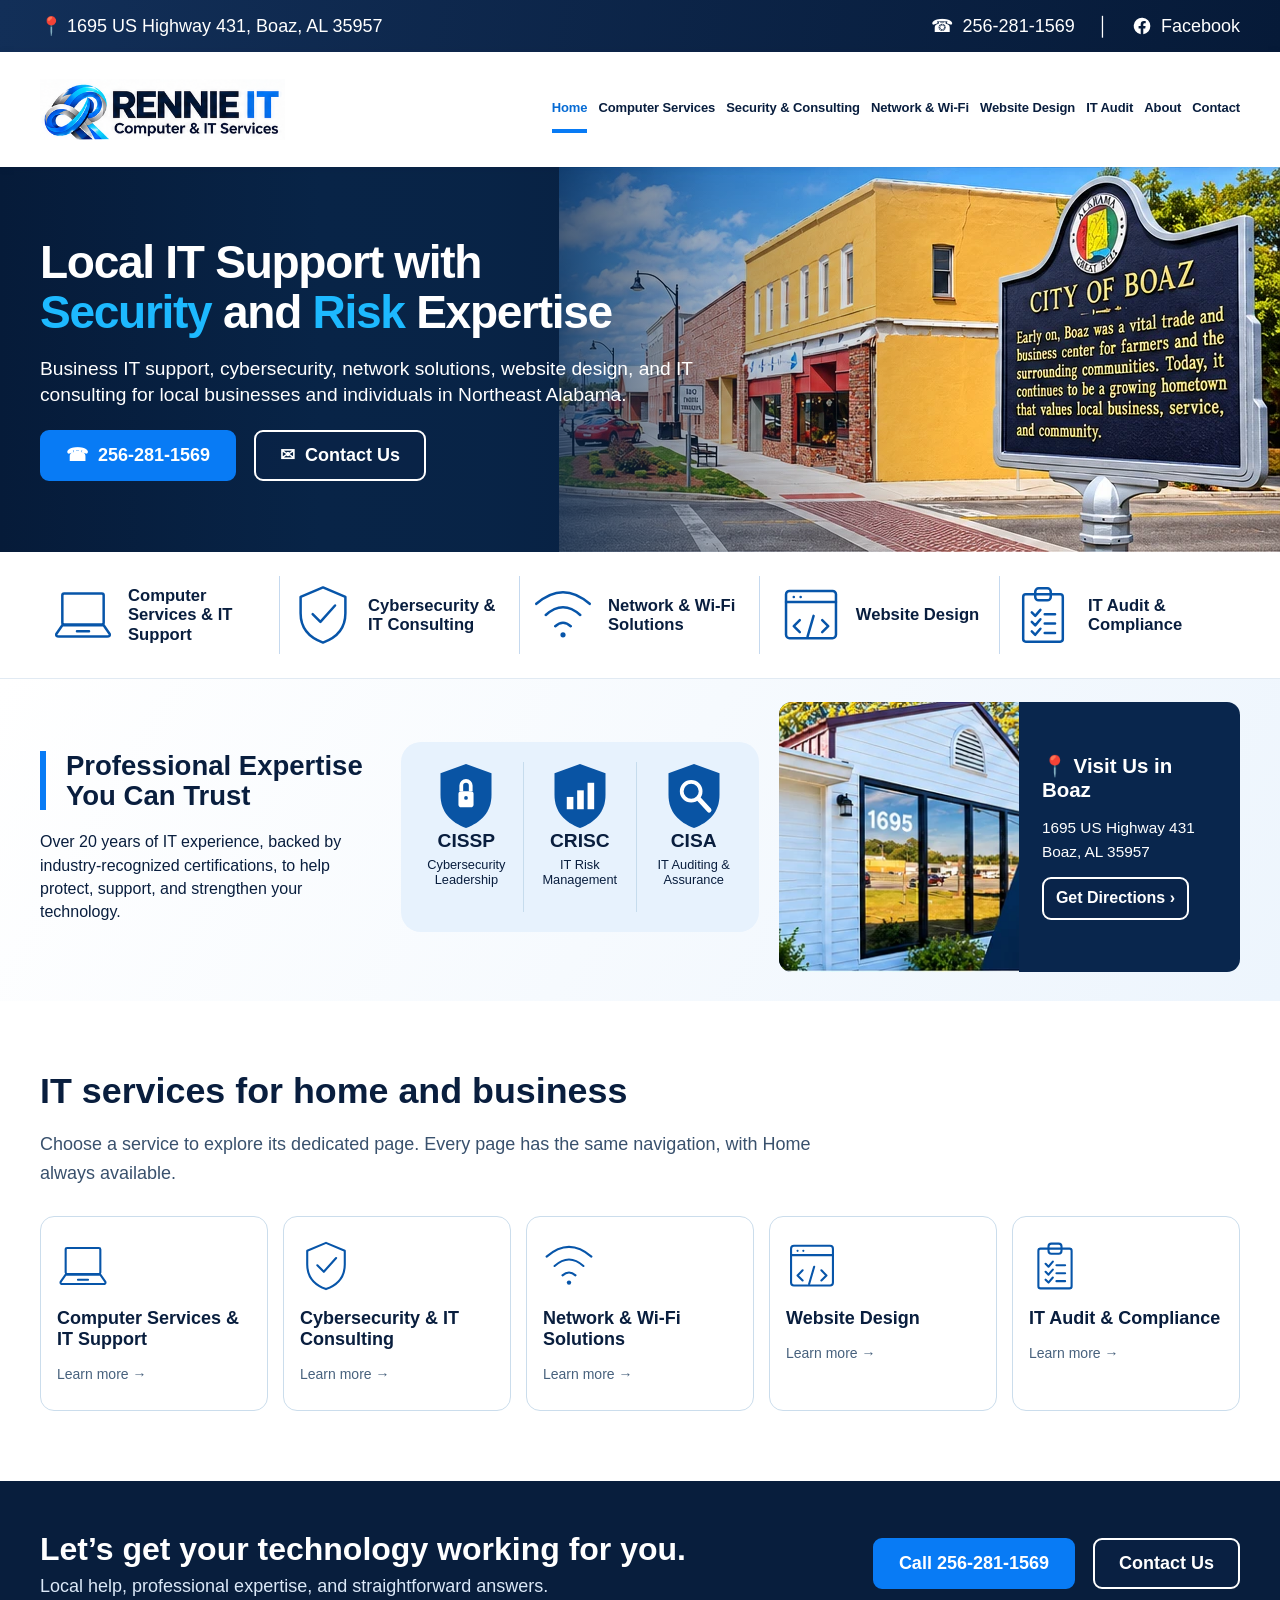
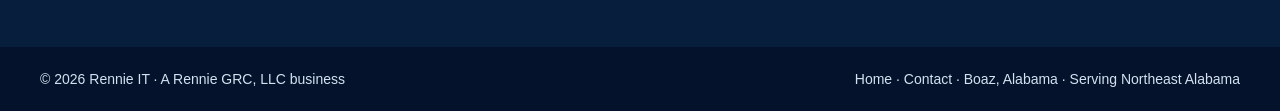
==== commit a0972570: "small twick" ====
--- a/index.html
+++ b/index.html
@@ -1 +1 @@
-<!doctype html><html lang="en"><head><meta charset="utf-8"><meta name="viewport" content="width=device-width, initial-scale=1"><meta name="theme-color" content="#081e3d"><meta name="description" content="Rennie IT provides local computer support, cybersecurity, networking, website design, and IT audit services."><link rel="canonical" href="https://rennieit.com/"><link rel="stylesheet" href="styles.css"><title>Computer &amp; IT Services | Rennie IT · Boaz, Alabama</title></head><body><div class="top"><div class="wrap"><a href="https://www.google.com/maps/search/?api=1&amp;query=1695+US+Highway+431+Boaz+AL+35957" target="_blank" rel="noopener">📍 1695 US Highway 431, Boaz, AL 35957</a><div class="right"><a href="tel:+12562811569">☎ &nbsp;256-281-1569</a><span aria-hidden="true">│</span><a href="index.html">▣ &nbsp;RennieIT.com</a></div></div></div><header class="nav"><div class="wrap"><a href="index.html" aria-label="Rennie IT home"><img class="brand" src="assets/logo-reference.png" alt="Rennie IT Computer &amp; IT Services"></a><button type="button" class="menu-toggle" aria-label="Open navigation" aria-controls="main-nav" aria-expanded="false">☰</button><nav id="main-nav" class="links" aria-label="Main navigation"><a href="index.html" class="active" aria-current="page">Home</a><a href="computer-services.html" class="" >Computer Services</a><a href="cybersecurity-consulting.html" class="" >Security & Consulting</a><a href="network-wifi.html" class="" >Network & Wi-Fi</a><a href="website-design.html" class="" >Website Design</a><a href="it-audit-compliance.html" class="" >IT Audit</a><a href="about.html" class="" >About</a><a href="contact.html" class="" >Contact</a></nav></div></header><main><section class="hero"><div class="wrap"><h1>Local IT Support with<br><em>Security</em> and <em>Risk</em> Expertise</h1><p>Business IT support, cybersecurity, network solutions, website design, and IT consulting for local businesses and individuals in Northeast Alabama.</p><div class="actions"><a class="btn" href="tel:+12562811569">☎ &nbsp;256-281-1569</a><a class="btn outline" href="contact.html">✉ &nbsp;Contact Us</a></div></div></section><section class="service-strip" aria-label="Explore services"><div class="wrap service-grid"><a class="service-item" href="computer-services.html"><svg class="" viewBox="0 0 72 72" aria-hidden="true"><rect x="12" y="11" width="48" height="36" rx="2"/><path d="M12 48 5 58q-1 3 3 3h56q4 0 3-3L60 48ZM29 55h14"/></svg><strong>Computer Services &amp; IT Support</strong></a><a class="service-item" href="cybersecurity-consulting.html"><svg class="" viewBox="0 0 72 72" aria-hidden="true"><path d="M36 4 62 15v19c0 19-12 29-26 34C22 63 10 53 10 34V15Z"/><path d="m24 35 9 9 17-19"/></svg><strong>Cybersecurity &amp; IT Consulting</strong></a><a class="service-item" href="network-wifi.html"><svg class="" viewBox="0 0 72 72" aria-hidden="true"><path d="M5 23q31-27 62 0M16 36q20-18 40 0M27 49q9-8 18 0"/><circle cx="36" cy="59" r="3" fill="#0755a9" stroke="none"/></svg><strong>Network &amp; Wi-Fi Solutions</strong></a><a class="service-item" href="website-design.html"><svg class="" viewBox="0 0 72 72" aria-hidden="true"><rect x="7" y="8" width="58" height="55" rx="4"/><path d="M7 21h58M23 42l-7 7 7 7m26-14 7 7-7 7m-10-19-7 24"/><circle cx="16" cy="15" r="1.5" fill="#0755a9" stroke="none"/><circle cx="24" cy="15" r="1.5" fill="#0755a9" stroke="none"/></svg><strong>Website Design</strong></a><a class="service-item" href="it-audit-compliance.html"><svg class="" viewBox="0 0 72 72" aria-hidden="true"><rect x="13" y="12" width="46" height="55" rx="3"/><rect x="27" y="5" width="18" height="14" rx="4"/><path d="m23 33 4 4 6-7m5 5h12m-27 9 4 4 6-7m5 5h12m-27 9 4 4 6-7m5 5h12"/></svg><strong>IT Audit &amp; Compliance</strong></a></div></section><section class="expertise"><div class="wrap expertise-grid"><div class="exp-copy"><h2>Professional Expertise<br>You Can Trust</h2><p>Over 20 years of IT experience, backed by industry-recognized certifications, to help protect, support, and strengthen your technology.</p></div><div class="certs"><div class="cert"><svg viewBox="0 0 64 72" aria-hidden="true"><path d="M32 2 59 12v23c0 18-11 29-27 35C16 64 5 53 5 35V12Z" fill="#0954a4"/><rect x="24" y="31" width="16" height="17" rx="3" fill="white"/><path d="M27 31v-6a5 5 0 0 1 10 0v6" stroke="white" stroke-width="4" fill="none"/><circle cx="32" cy="38" r="2" fill="#0954a4"/></svg><strong>CISSP</strong><small>Cybersecurity Leadership</small></div><div class="cert"><svg viewBox="0 0 64 72" aria-hidden="true"><path d="M32 2 59 12v23c0 18-11 29-27 35C16 64 5 53 5 35V12Z" fill="#0954a4"/><rect x="18" y="37" width="7" height="13" fill="white"/><rect x="29" y="30" width="7" height="20" fill="white"/><rect x="40" y="22" width="7" height="28" fill="white"/></svg><strong>CRISC</strong><small>IT Risk Management</small></div><div class="cert"><svg viewBox="0 0 64 72" aria-hidden="true"><path d="M32 2 59 12v23c0 18-11 29-27 35C16 64 5 53 5 35V12Z" fill="#0954a4"/><circle cx="29" cy="31" r="10" stroke="white" stroke-width="4" fill="none"/><path d="m37 39 11 12" stroke="white" stroke-width="5" stroke-linecap="round"/></svg><strong>CISA</strong><small>IT Auditing & Assurance</small></div></div><div class="visit"><img src="assets/storefront-reference.webp" alt="Rennie IT storefront at 1695 US Highway 431 in Boaz, Alabama"><div class="visit-text"><h3>📍 Visit Us in Boaz</h3><p>1695 US Highway 431<br>Boaz, AL 35957</p><a class="btn outline" target="_blank" rel="noopener" href="https://www.google.com/maps/search/?api=1&amp;query=1695+US+Highway+431+Boaz+AL+35957">Get Directions ›</a></div></div></div></section><section class="section"><div class="wrap"><div class="section-head"><h2>IT services for home and business</h2><p>Choose a service to explore its dedicated page. Every page has the same navigation, with Home always available.</p></div><div class="service-cards"><a class="service-card" href="computer-services.html"><svg class="" viewBox="0 0 72 72" aria-hidden="true"><rect x="12" y="11" width="48" height="36" rx="2"/><path d="M12 48 5 58q-1 3 3 3h56q4 0 3-3L60 48ZM29 55h14"/></svg><strong>Computer Services & IT Support</strong><span>Learn more →</span></a><a class="service-card" href="cybersecurity-consulting.html"><svg class="" viewBox="0 0 72 72" aria-hidden="true"><path d="M36 4 62 15v19c0 19-12 29-26 34C22 63 10 53 10 34V15Z"/><path d="m24 35 9 9 17-19"/></svg><strong>Cybersecurity & IT Consulting</strong><span>Learn more →</span></a><a class="service-card" href="network-wifi.html"><svg class="" viewBox="0 0 72 72" aria-hidden="true"><path d="M5 23q31-27 62 0M16 36q20-18 40 0M27 49q9-8 18 0"/><circle cx="36" cy="59" r="3" fill="#0755a9" stroke="none"/></svg><strong>Network & Wi-Fi Solutions</strong><span>Learn more →</span></a><a class="service-card" href="website-design.html"><svg class="" viewBox="0 0 72 72" aria-hidden="true"><rect x="7" y="8" width="58" height="55" rx="4"/><path d="M7 21h58M23 42l-7 7 7 7m26-14 7 7-7 7m-10-19-7 24"/><circle cx="16" cy="15" r="1.5" fill="#0755a9" stroke="none"/><circle cx="24" cy="15" r="1.5" fill="#0755a9" stroke="none"/></svg><strong>Website Design</strong><span>Learn more →</span></a><a class="service-card" href="it-audit-compliance.html"><svg class="" viewBox="0 0 72 72" aria-hidden="true"><rect x="13" y="12" width="46" height="55" rx="3"/><rect x="27" y="5" width="18" height="14" rx="4"/><path d="m23 33 4 4 6-7m5 5h12m-27 9 4 4 6-7m5 5h12m-27 9 4 4 6-7m5 5h12"/></svg><strong>IT Audit & Compliance</strong><span>Learn more →</span></a></div></div></section><section class="bottom-cta"><div class="wrap"><div><h2>Let’s get your technology working for you.</h2><p>Local help, professional expertise, and straightforward answers.</p></div><div class="actions"><a class="btn" href="tel:+12562811569">Call 256-281-1569</a><a class="btn outline" href="contact.html">Contact Us</a></div></div></section></main><footer class="footer"><div class="wrap"><span>© <span id="year">2026</span> Rennie IT · A Rennie GRC, LLC business</span><span><a href="index.html">Home</a> · <a href="contact.html">Contact</a> · Boaz, Alabama · Serving Northeast Alabama</span></div></footer><script>document.getElementById('year').textContent=new Date().getFullYear();const b=document.querySelector('.menu-toggle'),n=document.querySelector('.links');b.addEventListener('click',()=>{let o=n.classList.toggle('open');b.setAttribute('aria-expanded',String(o));b.setAttribute('aria-label',o?'Close navigation':'Open navigation');b.textContent=o?'✕':'☰'});n.querySelectorAll('a').forEach(a=>a.addEventListener('click',()=>{n.classList.remove('open');b.setAttribute('aria-expanded','false');b.textContent='☰'}));</script></body></html>+<!doctype html><html lang="en"><head><meta charset="utf-8"><meta name="viewport" content="width=device-width, initial-scale=1"><meta name="theme-color" content="#081e3d"><meta name="description" content="Rennie IT provides local computer support, cybersecurity, networking, website design, and IT audit services."><link rel="canonical" href="https://rennieit.com/"><link rel="stylesheet" href="styles.css"><title>Computer &amp; IT Services | Rennie IT · Boaz, Alabama</title></head><body><div class="top"><div class="wrap"><a href="https://www.google.com/maps/search/?api=1&amp;query=1695+US+Highway+431+Boaz+AL+35957" target="_blank" rel="noopener">📍 1695 US Highway 431, Boaz, AL 35957</a><div class="right"><a href="tel:+12562811569">☎ &nbsp;256-281-1569</a><span aria-hidden="true">│</span><a class="facebook-link" href="https://facebook.com/RennieITrisk/" target="_blank" rel="noopener noreferrer" aria-label="Visit Rennie IT on Facebook"><svg class="facebook-icon" viewBox="0 0 24 24" aria-hidden="true" focusable="false"><path fill="currentColor" d="M22 12a10 10 0 1 0-11.56 9.88v-6.99H7.9V12h2.54V9.8c0-2.51 1.49-3.89 3.77-3.89 1.09 0 2.23.2 2.23.2v2.46h-1.26c-1.24 0-1.63.77-1.63 1.56V12h2.78l-.45 2.89h-2.33v6.99A10 10 0 0 0 22 12Z"/></svg><span>Facebook</span></a></div></div></div><header class="nav"><div class="wrap"><a href="index.html" aria-label="Rennie IT home"><img class="brand" src="assets/logo-reference.png" alt="Rennie IT Computer &amp; IT Services"></a><button type="button" class="menu-toggle" aria-label="Open navigation" aria-controls="main-nav" aria-expanded="false">☰</button><nav id="main-nav" class="links" aria-label="Main navigation"><a href="index.html" class="active" aria-current="page">Home</a><a href="computer-services.html" class="" >Computer Services</a><a href="cybersecurity-consulting.html" class="" >Security & Consulting</a><a href="network-wifi.html" class="" >Network & Wi-Fi</a><a href="website-design.html" class="" >Website Design</a><a href="it-audit-compliance.html" class="" >IT Audit</a><a href="about.html" class="" >About</a><a href="contact.html" class="" >Contact</a></nav></div></header><main><section class="hero"><div class="wrap"><h1>Local IT Support with<br><em>Security</em> and <em>Risk</em> Expertise</h1><p>Business IT support, cybersecurity, network solutions, website design, and IT consulting for local businesses and individuals in Northeast Alabama.</p><div class="actions"><a class="btn" href="tel:+12562811569">☎ &nbsp;256-281-1569</a><a class="btn outline" href="contact.html">✉ &nbsp;Contact Us</a></div></div></section><section class="service-strip" aria-label="Explore services"><div class="wrap service-grid"><a class="service-item" href="computer-services.html"><svg class="" viewBox="0 0 72 72" aria-hidden="true"><rect x="12" y="11" width="48" height="36" rx="2"/><path d="M12 48 5 58q-1 3 3 3h56q4 0 3-3L60 48ZM29 55h14"/></svg><strong>Computer Services &amp; IT Support</strong></a><a class="service-item" href="cybersecurity-consulting.html"><svg class="" viewBox="0 0 72 72" aria-hidden="true"><path d="M36 4 62 15v19c0 19-12 29-26 34C22 63 10 53 10 34V15Z"/><path d="m24 35 9 9 17-19"/></svg><strong>Cybersecurity &amp; IT Consulting</strong></a><a class="service-item" href="network-wifi.html"><svg class="" viewBox="0 0 72 72" aria-hidden="true"><path d="M5 23q31-27 62 0M16 36q20-18 40 0M27 49q9-8 18 0"/><circle cx="36" cy="59" r="3" fill="#0755a9" stroke="none"/></svg><strong>Network &amp; Wi-Fi Solutions</strong></a><a class="service-item" href="website-design.html"><svg class="" viewBox="0 0 72 72" aria-hidden="true"><rect x="7" y="8" width="58" height="55" rx="4"/><path d="M7 21h58M23 42l-7 7 7 7m26-14 7 7-7 7m-10-19-7 24"/><circle cx="16" cy="15" r="1.5" fill="#0755a9" stroke="none"/><circle cx="24" cy="15" r="1.5" fill="#0755a9" stroke="none"/></svg><strong>Website Design</strong></a><a class="service-item" href="it-audit-compliance.html"><svg class="" viewBox="0 0 72 72" aria-hidden="true"><rect x="13" y="12" width="46" height="55" rx="3"/><rect x="27" y="5" width="18" height="14" rx="4"/><path d="m23 33 4 4 6-7m5 5h12m-27 9 4 4 6-7m5 5h12m-27 9 4 4 6-7m5 5h12"/></svg><strong>IT Audit &amp; Compliance</strong></a></div></section><section class="expertise"><div class="wrap expertise-grid"><div class="exp-copy"><h2>Professional Expertise<br>You Can Trust</h2><p>Over 20 years of IT experience, backed by industry-recognized certifications, to help protect, support, and strengthen your technology.</p></div><div class="certs"><div class="cert"><svg viewBox="0 0 64 72" aria-hidden="true"><path d="M32 2 59 12v23c0 18-11 29-27 35C16 64 5 53 5 35V12Z" fill="#0954a4"/><rect x="24" y="31" width="16" height="17" rx="3" fill="white"/><path d="M27 31v-6a5 5 0 0 1 10 0v6" stroke="white" stroke-width="4" fill="none"/><circle cx="32" cy="38" r="2" fill="#0954a4"/></svg><strong>CISSP</strong><small>Cybersecurity Leadership</small></div><div class="cert"><svg viewBox="0 0 64 72" aria-hidden="true"><path d="M32 2 59 12v23c0 18-11 29-27 35C16 64 5 53 5 35V12Z" fill="#0954a4"/><rect x="18" y="37" width="7" height="13" fill="white"/><rect x="29" y="30" width="7" height="20" fill="white"/><rect x="40" y="22" width="7" height="28" fill="white"/></svg><strong>CRISC</strong><small>IT Risk Management</small></div><div class="cert"><svg viewBox="0 0 64 72" aria-hidden="true"><path d="M32 2 59 12v23c0 18-11 29-27 35C16 64 5 53 5 35V12Z" fill="#0954a4"/><circle cx="29" cy="31" r="10" stroke="white" stroke-width="4" fill="none"/><path d="m37 39 11 12" stroke="white" stroke-width="5" stroke-linecap="round"/></svg><strong>CISA</strong><small>IT Auditing & Assurance</small></div></div><div class="visit"><img src="assets/storefront-reference.webp" alt="Rennie IT storefront at 1695 US Highway 431 in Boaz, Alabama"><div class="visit-text"><h3>📍 Visit Us in Boaz</h3><p>1695 US Highway 431<br>Boaz, AL 35957</p><a class="btn outline" target="_blank" rel="noopener" href="https://www.google.com/maps/search/?api=1&amp;query=1695+US+Highway+431+Boaz+AL+35957">Get Directions ›</a></div></div></div></section><section class="section"><div class="wrap"><div class="section-head"><h2>IT services for home and business</h2><p>Choose a service to explore its dedicated page. Every page has the same navigation, with Home always available.</p></div><div class="service-cards"><a class="service-card" href="computer-services.html"><svg class="" viewBox="0 0 72 72" aria-hidden="true"><rect x="12" y="11" width="48" height="36" rx="2"/><path d="M12 48 5 58q-1 3 3 3h56q4 0 3-3L60 48ZM29 55h14"/></svg><strong>Computer Services & IT Support</strong><span>Learn more →</span></a><a class="service-card" href="cybersecurity-consulting.html"><svg class="" viewBox="0 0 72 72" aria-hidden="true"><path d="M36 4 62 15v19c0 19-12 29-26 34C22 63 10 53 10 34V15Z"/><path d="m24 35 9 9 17-19"/></svg><strong>Cybersecurity & IT Consulting</strong><span>Learn more →</span></a><a class="service-card" href="network-wifi.html"><svg class="" viewBox="0 0 72 72" aria-hidden="true"><path d="M5 23q31-27 62 0M16 36q20-18 40 0M27 49q9-8 18 0"/><circle cx="36" cy="59" r="3" fill="#0755a9" stroke="none"/></svg><strong>Network & Wi-Fi Solutions</strong><span>Learn more →</span></a><a class="service-card" href="website-design.html"><svg class="" viewBox="0 0 72 72" aria-hidden="true"><rect x="7" y="8" width="58" height="55" rx="4"/><path d="M7 21h58M23 42l-7 7 7 7m26-14 7 7-7 7m-10-19-7 24"/><circle cx="16" cy="15" r="1.5" fill="#0755a9" stroke="none"/><circle cx="24" cy="15" r="1.5" fill="#0755a9" stroke="none"/></svg><strong>Website Design</strong><span>Learn more →</span></a><a class="service-card" href="it-audit-compliance.html"><svg class="" viewBox="0 0 72 72" aria-hidden="true"><rect x="13" y="12" width="46" height="55" rx="3"/><rect x="27" y="5" width="18" height="14" rx="4"/><path d="m23 33 4 4 6-7m5 5h12m-27 9 4 4 6-7m5 5h12m-27 9 4 4 6-7m5 5h12"/></svg><strong>IT Audit & Compliance</strong><span>Learn more →</span></a></div></div></section><section class="bottom-cta"><div class="wrap"><div><h2>Let’s get your technology working for you.</h2><p>Local help, professional expertise, and straightforward answers.</p></div><div class="actions"><a class="btn" href="tel:+12562811569">Call 256-281-1569</a><a class="btn outline" href="contact.html">Contact Us</a></div></div></section></main><footer class="footer"><div class="wrap"><span>© <span id="year">2026</span> Rennie IT · A Rennie GRC, LLC business</span><span><a href="index.html">Home</a> · <a href="contact.html">Contact</a> · Boaz, Alabama · Serving Northeast Alabama</span></div></footer><script>document.getElementById('year').textContent=new Date().getFullYear();const b=document.querySelector('.menu-toggle'),n=document.querySelector('.links');b.addEventListener('click',()=>{let o=n.classList.toggle('open');b.setAttribute('aria-expanded',String(o));b.setAttribute('aria-label',o?'Close navigation':'Open navigation');b.textContent=o?'✕':'☰'});n.querySelectorAll('a').forEach(a=>a.addEventListener('click',()=>{n.classList.remove('open');b.setAttribute('aria-expanded','false');b.textContent='☰'}));</script></body></html>
--- a/styles.css
+++ b/styles.css
@@ -1,5 +1,5 @@
 
-:root{--navy:#081e3d;--deep:#06172f;--blue:#087bf5;--ink:#091e3e;--pale:#edf5fc;--line:#cbddec}*{box-sizing:border-box}html{scroll-behavior:smooth}body{margin:0;font-family:Arial,Helvetica,sans-serif;color:var(--ink);background:#fff}a{text-decoration:none;color:inherit}img{display:block;max-width:100%}button{font:inherit}.wrap{width:min(calc(100% - 80px),1480px);margin-inline:auto}.top{background:linear-gradient(100deg,#122f58,#061a38);color:#fff}.top .wrap{min-height:52px;display:flex;align-items:center;justify-content:space-between;gap:20px;font-size:18px}.top .right{display:flex;align-items:center;gap:23px}.top a:hover{text-decoration:underline}.nav{background:white;box-shadow:0 1px 8px #071b3518;position:relative;z-index:10}.nav .wrap{min-height:115px;display:flex;align-items:center;justify-content:space-between;gap:32px}.brand{width:408px;max-width:100%;height:auto}.links{display:flex;align-items:center;gap:32px;font-size:18px;font-weight:700}.links a{padding:14px 0;border-bottom:4px solid transparent;white-space:nowrap}.links a:hover,.links a.active{color:#066bd4;border-color:#087bf5}.menu-toggle{display:none;border:1px solid var(--line);border-radius:8px;background:#fff;padding:9px 12px;font-size:25px;cursor:pointer}.hero{color:white;background:linear-gradient(90deg,#061b39 0%,#082447 24%,#082447d9 36%,#08244720 60%,transparent 80%),url('assets/boaz-hero.jpg') center center/cover no-repeat;min-height:385px;display:flex;align-items:center}.hero .wrap{padding-block:28px}.hero h1{font-size:clamp(36px,3.6vw,59px);letter-spacing:-1.3px;line-height:1.07;margin:0 0 19px;max-width:850px}.hero h1 em{color:#1db9ff;font-style:normal}.hero p{font-size:clamp(17px,1.5vw,24px);line-height:1.35;max-width:680px;margin:0 0 22px}.actions{display:flex;flex-wrap:wrap;gap:18px}.btn{display:inline-flex;align-items:center;justify-content:center;background:var(--blue);color:#fff;border:2px solid var(--blue);padding:12px 24px;min-height:51px;border-radius:9px;font-size:18px;font-weight:700;cursor:pointer}.btn.outline{background:#0a24478c;border-color:#fff}.btn.light{background:white;color:#0b2b54;border-color:#d1e2f3}.btn:hover{filter:brightness(1.08)}.service-strip{border-bottom:1px solid #e1eaf3}.service-grid{display:grid;grid-template-columns:repeat(5,minmax(0,1fr));align-items:stretch;padding-block:24px}.service-item{display:flex;align-items:center;justify-content:center;gap:14px;padding:8px 12px;min-width:0}.service-item:not(:last-child){border-right:1px solid #c5d9ef}.service-item svg,.service-card svg{width:62px;height:62px;flex:0 0 62px;fill:none;stroke:#0755a9;stroke-width:2.9;stroke-linecap:round;stroke-linejoin:round}.service-item strong{font-size:clamp(15px,1.3vw,21px);line-height:1.15}.service-item:hover,.service-card:hover{background:#eff7ff}.expertise{background:linear-gradient(120deg,#fff,#edf5fd);padding:23px 0 29px}.expertise-grid{display:grid;grid-template-columns:1fr 1.05fr 1.35fr;gap:20px;align-items:center}.exp-copy h2{font-size:clamp(24px,2.15vw,34px);line-height:1.08;border-left:6px solid var(--blue);padding-left:20px;margin:0 0 20px}.exp-copy p{font-size:clamp(16px,1.25vw,20px);line-height:1.45;margin:0}.certs{display:grid;grid-template-columns:repeat(3,minmax(0,1fr));background:#e7f2fd;border-radius:20px;padding:20px 9px;min-height:190px}.cert{display:flex;flex-direction:column;align-items:center;text-align:center;padding:0 7px}.cert:not(:last-child){border-right:1px solid #c6dced}.cert svg{width:62px;height:68px}.cert strong{font-size:clamp(17px,1.5vw,24px)}.cert small{font-size:clamp(12px,1vw,15px);line-height:1.2;margin-top:5px}.visit{display:grid;grid-template-columns:52% 48%;background:#09264d;color:white;min-height:270px;border-radius:13px;overflow:hidden}.visit img{width:100%;height:100%;object-fit:cover;object-position:center}.visit-text{display:flex;flex-direction:column;justify-content:center;gap:14px;padding:23px}.visit-text h3{font-size:clamp(19px,1.6vw,25px);margin:0}.visit-text p{font-size:clamp(15px,1.2vw,19px);line-height:1.5;margin:0}.visit .btn{font-size:16px;min-height:43px;padding:8px 12px;align-self:flex-start}.section{padding:70px 0}.section.alt{background:#f0f6fc}.section h2{font-size:clamp(28px,2.8vw,40px);margin:0 0 15px}.section p{font-size:18px;line-height:1.6;color:#39516d}.section-head{max-width:800px;margin-bottom:28px}.service-cards{display:grid;grid-template-columns:repeat(5,minmax(0,1fr));gap:15px}.service-card{border:1px solid var(--line);border-radius:14px;padding:23px 16px;background:#fff;display:flex;flex-direction:column;align-items:flex-start;gap:16px;min-height:195px}.service-card svg{width:52px;height:52px;flex-basis:52px}.service-card strong{font-size:18px}.service-card span{font-size:14px;color:#47617d}.subhero{background:linear-gradient(110deg,#081e3d,#0b396c);color:#fff;padding:65px 0}.subhero .wrap{display:flex;align-items:center;justify-content:space-between;gap:35px}.subhero h1{font-size:clamp(32px,3.6vw,54px);line-height:1.1;margin:12px 0 18px}.subhero p{font-size:clamp(17px,1.45vw,21px);line-height:1.5;max-width:750px;color:#e2edfa;margin:0}.eyebrow{color:#32b7ff;text-transform:uppercase;letter-spacing:2px;font-size:13px;font-weight:800}.subhero .btn{flex-shrink:0}.detail-layout{display:grid;grid-template-columns:1.1fr .9fr;align-items:start;gap:52px}.detail-layout h2{font-size:clamp(26px,2.6vw,38px)}.detail-layout p{max-width:680px}.checklist{list-style:none;padding:0;margin:24px 0;display:grid;gap:14px}.checklist li{font-size:18px;line-height:1.4;padding-left:30px;position:relative}.checklist li:before{content:'✓';position:absolute;left:0;top:0;color:#087bf5;font-weight:900}.aside{background:#edf5fc;border-radius:18px;padding:30px}.aside h3{font-size:25px;margin:0 0 14px}.aside p{margin:0 0 22px}.aside img{border-radius:12px;width:100%;height:240px;object-fit:cover;margin-bottom:22px}.bottom-cta{background:#081e3d;color:#fff;padding:50px 0}.bottom-cta .wrap{display:flex;align-items:center;justify-content:space-between;gap:24px}.bottom-cta h2{font-size:clamp(25px,2.5vw,36px);margin:0 0 8px}.bottom-cta p{margin:0;font-size:18px;color:#dbe8f8}.footer{background:#04132b;color:#d4e1f1;padding:24px 0}.footer .wrap{display:flex;justify-content:space-between;gap:20px;font-size:14px}.footer a:hover{text-decoration:underline}.contact-grid{display:grid;grid-template-columns:1fr 1fr;gap:25px}.contact-card{background:#f0f6fc;border:1px solid #d7e5f4;border-radius:15px;padding:30px}.contact-card h2{font-size:27px}.contact-card p{font-size:19px}a:focus-visible,button:focus-visible{outline:3px solid #31a7ff;outline-offset:3px}
+:root{--navy:#081e3d;--deep:#06172f;--blue:#087bf5;--ink:#091e3e;--pale:#edf5fc;--line:#cbddec}*{box-sizing:border-box}html{scroll-behavior:smooth}body{margin:0;font-family:Arial,Helvetica,sans-serif;color:var(--ink);background:#fff}a{text-decoration:none;color:inherit}img{display:block;max-width:100%}button{font:inherit}.wrap{width:min(calc(100% - 80px),1480px);margin-inline:auto}.top{background:linear-gradient(100deg,#122f58,#061a38);color:#fff}.top .wrap{min-height:52px;display:flex;align-items:center;justify-content:space-between;gap:20px;font-size:18px}.top .right{display:flex;align-items:center;gap:23px}.top a:hover{text-decoration:underline}.nav{background:white;box-shadow:0 1px 8px #071b3518;position:relative;z-index:10}.nav .wrap{min-height:115px;display:flex;align-items:center;justify-content:space-between;gap:32px}.brand{width:408px;max-width:100%;height:auto}.links{display:flex;align-items:center;gap:32px;font-size:18px;font-weight:700}.links a{padding:14px 0;border-bottom:4px solid transparent;white-space:nowrap}.links a:hover,.links a.active{color:#066bd4;border-color:#087bf5}.menu-toggle{display:none;border:1px solid var(--line);border-radius:8px;background:#fff;padding:9px 12px;font-size:25px;cursor:pointer}.hero{color:white;background:linear-gradient(90deg,#061b39 0%,#082447 25%,#082447eb 38%,#08244755 56%,transparent 75%),url('assets/hero-right.webp') right center/auto 100% no-repeat,#081e3d;min-height:385px;display:flex;align-items:center}.hero .wrap{padding-block:28px}.hero h1{font-size:clamp(36px,3.6vw,59px);letter-spacing:-1.3px;line-height:1.07;margin:0 0 19px;max-width:850px}.hero h1 em{color:#1db9ff;font-style:normal}.hero p{font-size:clamp(17px,1.5vw,24px);line-height:1.35;max-width:680px;margin:0 0 22px}.actions{display:flex;flex-wrap:wrap;gap:18px}.btn{display:inline-flex;align-items:center;justify-content:center;background:var(--blue);color:#fff;border:2px solid var(--blue);padding:12px 24px;min-height:51px;border-radius:9px;font-size:18px;font-weight:700;cursor:pointer}.btn.outline{background:#0a24478c;border-color:#fff}.btn.light{background:white;color:#0b2b54;border-color:#d1e2f3}.btn:hover{filter:brightness(1.08)}.service-strip{border-bottom:1px solid #e1eaf3}.service-grid{display:grid;grid-template-columns:repeat(5,minmax(0,1fr));align-items:stretch;padding-block:24px}.service-item{display:flex;align-items:center;justify-content:center;gap:14px;padding:8px 12px;min-width:0}.service-item:not(:last-child){border-right:1px solid #c5d9ef}.service-item svg,.service-card svg{width:62px;height:62px;flex:0 0 62px;fill:none;stroke:#0755a9;stroke-width:2.9;stroke-linecap:round;stroke-linejoin:round}.service-item strong{font-size:clamp(15px,1.3vw,21px);line-height:1.15}.service-item:hover,.service-card:hover{background:#eff7ff}.expertise{background:linear-gradient(120deg,#fff,#edf5fd);padding:23px 0 29px}.expertise-grid{display:grid;grid-template-columns:1fr 1.05fr 1.35fr;gap:20px;align-items:center}.exp-copy h2{font-size:clamp(24px,2.15vw,34px);line-height:1.08;border-left:6px solid var(--blue);padding-left:20px;margin:0 0 20px}.exp-copy p{font-size:clamp(16px,1.25vw,20px);line-height:1.45;margin:0}.certs{display:grid;grid-template-columns:repeat(3,minmax(0,1fr));background:#e7f2fd;border-radius:20px;padding:20px 9px;min-height:190px}.cert{display:flex;flex-direction:column;align-items:center;text-align:center;padding:0 7px}.cert:not(:last-child){border-right:1px solid #c6dced}.cert svg{width:62px;height:68px}.cert strong{font-size:clamp(17px,1.5vw,24px)}.cert small{font-size:clamp(12px,1vw,15px);line-height:1.2;margin-top:5px}.visit{display:grid;grid-template-columns:52% 48%;background:#09264d;color:white;min-height:270px;border-radius:13px;overflow:hidden}.visit img{width:100%;height:100%;object-fit:cover;object-position:center}.visit-text{display:flex;flex-direction:column;justify-content:center;gap:14px;padding:23px}.visit-text h3{font-size:clamp(19px,1.6vw,25px);margin:0}.visit-text p{font-size:clamp(15px,1.2vw,19px);line-height:1.5;margin:0}.visit .btn{font-size:16px;min-height:43px;padding:8px 12px;align-self:flex-start}.section{padding:70px 0}.section.alt{background:#f0f6fc}.section h2{font-size:clamp(28px,2.8vw,40px);margin:0 0 15px}.section p{font-size:18px;line-height:1.6;color:#39516d}.section-head{max-width:800px;margin-bottom:28px}.service-cards{display:grid;grid-template-columns:repeat(5,minmax(0,1fr));gap:15px}.service-card{border:1px solid var(--line);border-radius:14px;padding:23px 16px;background:#fff;display:flex;flex-direction:column;align-items:flex-start;gap:16px;min-height:195px}.service-card svg{width:52px;height:52px;flex-basis:52px}.service-card strong{font-size:18px}.service-card span{font-size:14px;color:#47617d}.subhero{background:linear-gradient(110deg,#081e3d,#0b396c);color:#fff;padding:65px 0}.subhero .wrap{display:flex;align-items:center;justify-content:space-between;gap:35px}.subhero h1{font-size:clamp(32px,3.6vw,54px);line-height:1.1;margin:12px 0 18px}.subhero p{font-size:clamp(17px,1.45vw,21px);line-height:1.5;max-width:750px;color:#e2edfa;margin:0}.eyebrow{color:#32b7ff;text-transform:uppercase;letter-spacing:2px;font-size:13px;font-weight:800}.subhero .btn{flex-shrink:0}.detail-layout{display:grid;grid-template-columns:1.1fr .9fr;align-items:start;gap:52px}.detail-layout h2{font-size:clamp(26px,2.6vw,38px)}.detail-layout p{max-width:680px}.checklist{list-style:none;padding:0;margin:24px 0;display:grid;gap:14px}.checklist li{font-size:18px;line-height:1.4;padding-left:30px;position:relative}.checklist li:before{content:'✓';position:absolute;left:0;top:0;color:#087bf5;font-weight:900}.aside{background:#edf5fc;border-radius:18px;padding:30px}.aside h3{font-size:25px;margin:0 0 14px}.aside p{margin:0 0 22px}.aside img{border-radius:12px;width:100%;height:240px;object-fit:cover;margin-bottom:22px}.bottom-cta{background:#081e3d;color:#fff;padding:50px 0}.bottom-cta .wrap{display:flex;align-items:center;justify-content:space-between;gap:24px}.bottom-cta h2{font-size:clamp(25px,2.5vw,36px);margin:0 0 8px}.bottom-cta p{margin:0;font-size:18px;color:#dbe8f8}.footer{background:#04132b;color:#d4e1f1;padding:24px 0}.footer .wrap{display:flex;justify-content:space-between;gap:20px;font-size:14px}.footer a:hover{text-decoration:underline}.contact-grid{display:grid;grid-template-columns:1fr 1fr;gap:25px}.contact-card{background:#f0f6fc;border:1px solid #d7e5f4;border-radius:15px;padding:30px}.contact-card h2{font-size:27px}.contact-card p{font-size:19px}a:focus-visible,button:focus-visible{outline:3px solid #31a7ff;outline-offset:3px}
 @media(max-width:1180px){.wrap{width:min(calc(100% - 48px),1480px)}.nav .wrap{min-height:95px}.brand{width:310px}.links{gap:19px;font-size:15px}.top .wrap{font-size:15px}.service-item{gap:8px;padding:8px}.service-item svg{width:49px;height:49px;flex-basis:49px}.expertise-grid{grid-template-columns:1fr 1fr}.visit{grid-column:1/-1;min-height:220px;max-height:280px}.visit img{object-position:center 44%}.service-cards{grid-template-columns:repeat(3,1fr)}}
 @media(max-width:800px){.wrap{width:calc(100% - 36px)}.top .wrap{min-height:35px;font-size:12px;justify-content:center}.top .right{display:none}.nav .wrap{min-height:76px}.brand{width:265px}.menu-toggle{display:block}.links{display:none;position:absolute;top:100%;left:0;right:0;background:#fff;box-shadow:0 12px 20px #091e3e22;padding:12px 22px 20px;flex-direction:column;align-items:stretch;gap:0}.links.open{display:flex}.links a{padding:15px 8px;border-bottom:1px solid #e2eaf4;font-size:17px}.links a.active{border-bottom:2px solid var(--blue)}.hero{min-height:0;background:linear-gradient(90deg,#061b39e8,#082447c0),url('assets/boaz-hero.jpg') center/cover}.hero .wrap{padding-block:50px}.hero h1{font-size:clamp(33px,7vw,48px)}.hero p{font-size:17px}.service-grid{grid-template-columns:repeat(2,minmax(0,1fr));gap:12px;padding-block:20px}.service-item{justify-content:flex-start;border:1px solid #dce7f3!important;border-radius:11px;padding:12px;min-height:91px}.service-item svg{width:48px;height:48px;flex-basis:48px}.service-item strong{font-size:15px}.expertise-grid{grid-template-columns:1fr;gap:22px}.exp-copy h2{font-size:27px}.exp-copy p{font-size:17px}.certs{min-height:0}.cert svg{width:50px;height:56px}.cert strong{font-size:19px}.cert small{font-size:12px}.visit{grid-column:auto;max-height:none;min-height:0;grid-template-columns:1fr}.visit img{height:245px;object-position:center 45%}.visit-text{padding:23px}.section{padding:50px 0}.service-cards{grid-template-columns:repeat(2,1fr)}.subhero{padding:44px 0}.subhero .wrap{display:block}.subhero h1{font-size:35px}.subhero .btn{margin-top:23px}.detail-layout,.contact-grid{grid-template-columns:1fr;gap:25px}.aside{padding:24px}.bottom-cta .wrap{display:block}.bottom-cta .actions{margin-top:22px}.footer .wrap{flex-direction:column;gap:8px;text-align:center}}
 @media(max-width:480px){.brand{width:220px}.hero h1{font-size:34px}.btn{font-size:16px;min-height:48px;padding:10px 15px}.actions{gap:11px}.service-item svg{width:40px;height:40px;flex-basis:40px}.service-item strong{font-size:13px}.cert{padding:0 3px}.cert strong{font-size:17px}.cert small{font-size:11px}.service-cards{grid-template-columns:1fr}.service-card{min-height:0;flex-direction:row;align-items:center}.service-card span{display:none}.subhero h1{font-size:32px}.top .wrap{font-size:11px}}
@@ -7,3 +7,6 @@
 @media(min-width:1101px){.nav .brand{width:290px}.nav .wrap{gap:18px}.links{gap:15px;font-size:14px}.links a{letter-spacing:-.1px}}
 @media(min-width:1101px) and (max-width:1350px){.nav .brand{width:245px}.links{gap:11px;font-size:13px}}
 @media(min-width:801px) and (max-width:1100px){.menu-toggle{display:block}.links{display:none;position:absolute;top:100%;left:0;right:0;background:#fff;box-shadow:0 12px 20px #091e3e22;padding:12px 22px 20px;flex-direction:column;align-items:stretch;gap:0}.links.open{display:flex}.links a{padding:13px 8px;border-bottom:1px solid #e2eaf4;font-size:17px}.nav .brand{width:310px}}
+
+/* Facebook in top utility bar */
+.facebook-link{display:inline-flex;align-items:center;gap:9px;white-space:nowrap}.facebook-icon{width:20px;height:20px;display:block;flex:none}.facebook-link:hover{color:#cce8ff}
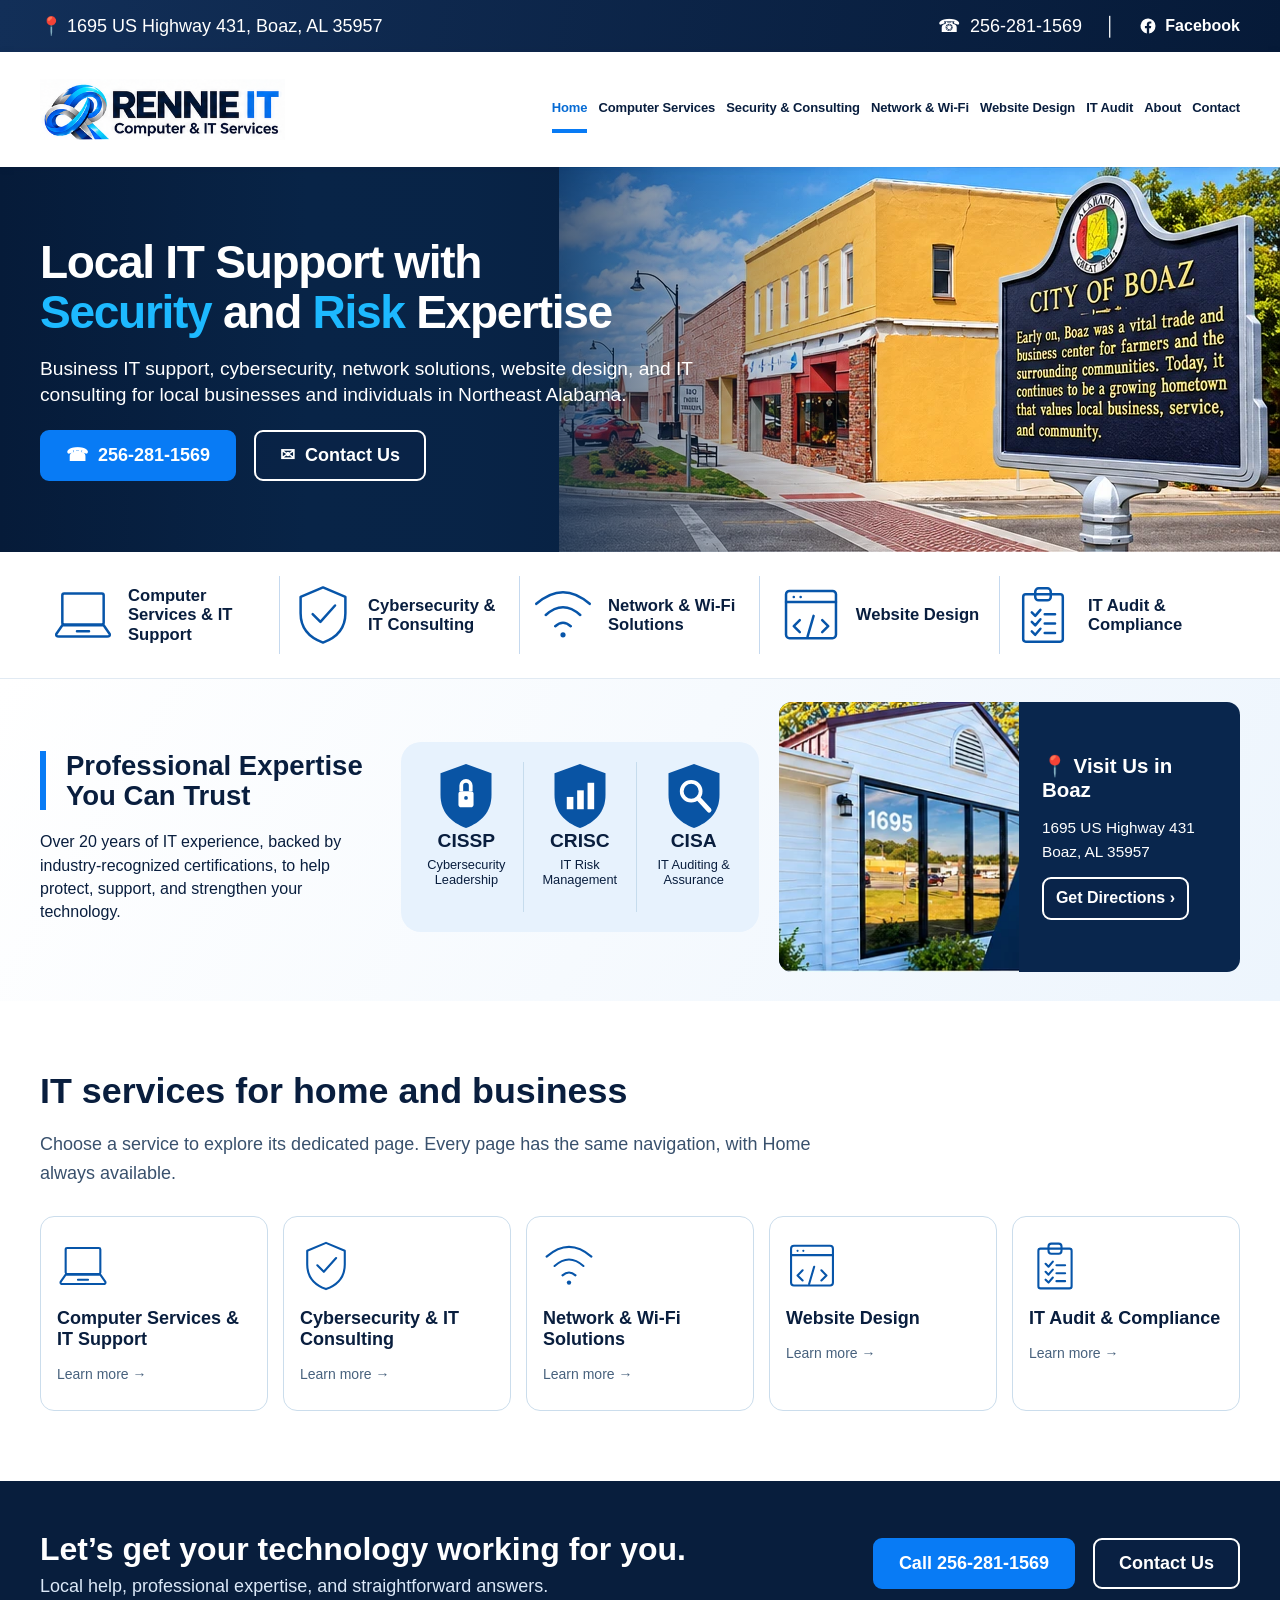
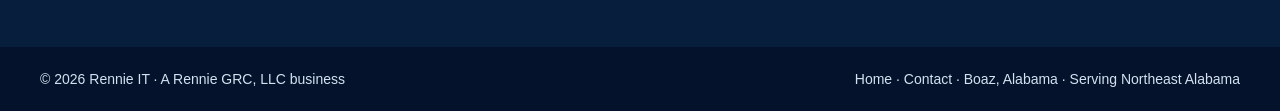
==== commit 7786090a: "almost" ====
--- a/index.html
+++ b/index.html
@@ -1 +1 @@
-<!doctype html><html lang="en"><head><meta charset="utf-8"><meta name="viewport" content="width=device-width, initial-scale=1"><meta name="theme-color" content="#081e3d"><meta name="description" content="Rennie IT provides local computer support, cybersecurity, networking, website design, and IT audit services."><link rel="canonical" href="https://rennieit.com/"><link rel="stylesheet" href="styles.css"><title>Computer &amp; IT Services | Rennie IT · Boaz, Alabama</title></head><body><div class="top"><div class="wrap"><a href="https://www.google.com/maps/search/?api=1&amp;query=1695+US+Highway+431+Boaz+AL+35957" target="_blank" rel="noopener">📍 1695 US Highway 431, Boaz, AL 35957</a><div class="right"><a href="tel:+12562811569">☎ &nbsp;256-281-1569</a><span aria-hidden="true">│</span><a class="facebook-link" href="https://facebook.com/RennieITrisk/" target="_blank" rel="noopener noreferrer" aria-label="Visit Rennie IT on Facebook"><svg class="facebook-icon" viewBox="0 0 24 24" aria-hidden="true" focusable="false"><path fill="currentColor" d="M22 12a10 10 0 1 0-11.56 9.88v-6.99H7.9V12h2.54V9.8c0-2.51 1.49-3.89 3.77-3.89 1.09 0 2.23.2 2.23.2v2.46h-1.26c-1.24 0-1.63.77-1.63 1.56V12h2.78l-.45 2.89h-2.33v6.99A10 10 0 0 0 22 12Z"/></svg><span>Facebook</span></a></div></div></div><header class="nav"><div class="wrap"><a href="index.html" aria-label="Rennie IT home"><img class="brand" src="assets/logo-reference.png" alt="Rennie IT Computer &amp; IT Services"></a><button type="button" class="menu-toggle" aria-label="Open navigation" aria-controls="main-nav" aria-expanded="false">☰</button><nav id="main-nav" class="links" aria-label="Main navigation"><a href="index.html" class="active" aria-current="page">Home</a><a href="computer-services.html" class="" >Computer Services</a><a href="cybersecurity-consulting.html" class="" >Security & Consulting</a><a href="network-wifi.html" class="" >Network & Wi-Fi</a><a href="website-design.html" class="" >Website Design</a><a href="it-audit-compliance.html" class="" >IT Audit</a><a href="about.html" class="" >About</a><a href="contact.html" class="" >Contact</a></nav></div></header><main><section class="hero"><div class="wrap"><h1>Local IT Support with<br><em>Security</em> and <em>Risk</em> Expertise</h1><p>Business IT support, cybersecurity, network solutions, website design, and IT consulting for local businesses and individuals in Northeast Alabama.</p><div class="actions"><a class="btn" href="tel:+12562811569">☎ &nbsp;256-281-1569</a><a class="btn outline" href="contact.html">✉ &nbsp;Contact Us</a></div></div></section><section class="service-strip" aria-label="Explore services"><div class="wrap service-grid"><a class="service-item" href="computer-services.html"><svg class="" viewBox="0 0 72 72" aria-hidden="true"><rect x="12" y="11" width="48" height="36" rx="2"/><path d="M12 48 5 58q-1 3 3 3h56q4 0 3-3L60 48ZM29 55h14"/></svg><strong>Computer Services &amp; IT Support</strong></a><a class="service-item" href="cybersecurity-consulting.html"><svg class="" viewBox="0 0 72 72" aria-hidden="true"><path d="M36 4 62 15v19c0 19-12 29-26 34C22 63 10 53 10 34V15Z"/><path d="m24 35 9 9 17-19"/></svg><strong>Cybersecurity &amp; IT Consulting</strong></a><a class="service-item" href="network-wifi.html"><svg class="" viewBox="0 0 72 72" aria-hidden="true"><path d="M5 23q31-27 62 0M16 36q20-18 40 0M27 49q9-8 18 0"/><circle cx="36" cy="59" r="3" fill="#0755a9" stroke="none"/></svg><strong>Network &amp; Wi-Fi Solutions</strong></a><a class="service-item" href="website-design.html"><svg class="" viewBox="0 0 72 72" aria-hidden="true"><rect x="7" y="8" width="58" height="55" rx="4"/><path d="M7 21h58M23 42l-7 7 7 7m26-14 7 7-7 7m-10-19-7 24"/><circle cx="16" cy="15" r="1.5" fill="#0755a9" stroke="none"/><circle cx="24" cy="15" r="1.5" fill="#0755a9" stroke="none"/></svg><strong>Website Design</strong></a><a class="service-item" href="it-audit-compliance.html"><svg class="" viewBox="0 0 72 72" aria-hidden="true"><rect x="13" y="12" width="46" height="55" rx="3"/><rect x="27" y="5" width="18" height="14" rx="4"/><path d="m23 33 4 4 6-7m5 5h12m-27 9 4 4 6-7m5 5h12m-27 9 4 4 6-7m5 5h12"/></svg><strong>IT Audit &amp; Compliance</strong></a></div></section><section class="expertise"><div class="wrap expertise-grid"><div class="exp-copy"><h2>Professional Expertise<br>You Can Trust</h2><p>Over 20 years of IT experience, backed by industry-recognized certifications, to help protect, support, and strengthen your technology.</p></div><div class="certs"><div class="cert"><svg viewBox="0 0 64 72" aria-hidden="true"><path d="M32 2 59 12v23c0 18-11 29-27 35C16 64 5 53 5 35V12Z" fill="#0954a4"/><rect x="24" y="31" width="16" height="17" rx="3" fill="white"/><path d="M27 31v-6a5 5 0 0 1 10 0v6" stroke="white" stroke-width="4" fill="none"/><circle cx="32" cy="38" r="2" fill="#0954a4"/></svg><strong>CISSP</strong><small>Cybersecurity Leadership</small></div><div class="cert"><svg viewBox="0 0 64 72" aria-hidden="true"><path d="M32 2 59 12v23c0 18-11 29-27 35C16 64 5 53 5 35V12Z" fill="#0954a4"/><rect x="18" y="37" width="7" height="13" fill="white"/><rect x="29" y="30" width="7" height="20" fill="white"/><rect x="40" y="22" width="7" height="28" fill="white"/></svg><strong>CRISC</strong><small>IT Risk Management</small></div><div class="cert"><svg viewBox="0 0 64 72" aria-hidden="true"><path d="M32 2 59 12v23c0 18-11 29-27 35C16 64 5 53 5 35V12Z" fill="#0954a4"/><circle cx="29" cy="31" r="10" stroke="white" stroke-width="4" fill="none"/><path d="m37 39 11 12" stroke="white" stroke-width="5" stroke-linecap="round"/></svg><strong>CISA</strong><small>IT Auditing & Assurance</small></div></div><div class="visit"><img src="assets/storefront-reference.webp" alt="Rennie IT storefront at 1695 US Highway 431 in Boaz, Alabama"><div class="visit-text"><h3>📍 Visit Us in Boaz</h3><p>1695 US Highway 431<br>Boaz, AL 35957</p><a class="btn outline" target="_blank" rel="noopener" href="https://www.google.com/maps/search/?api=1&amp;query=1695+US+Highway+431+Boaz+AL+35957">Get Directions ›</a></div></div></div></section><section class="section"><div class="wrap"><div class="section-head"><h2>IT services for home and business</h2><p>Choose a service to explore its dedicated page. Every page has the same navigation, with Home always available.</p></div><div class="service-cards"><a class="service-card" href="computer-services.html"><svg class="" viewBox="0 0 72 72" aria-hidden="true"><rect x="12" y="11" width="48" height="36" rx="2"/><path d="M12 48 5 58q-1 3 3 3h56q4 0 3-3L60 48ZM29 55h14"/></svg><strong>Computer Services & IT Support</strong><span>Learn more →</span></a><a class="service-card" href="cybersecurity-consulting.html"><svg class="" viewBox="0 0 72 72" aria-hidden="true"><path d="M36 4 62 15v19c0 19-12 29-26 34C22 63 10 53 10 34V15Z"/><path d="m24 35 9 9 17-19"/></svg><strong>Cybersecurity & IT Consulting</strong><span>Learn more →</span></a><a class="service-card" href="network-wifi.html"><svg class="" viewBox="0 0 72 72" aria-hidden="true"><path d="M5 23q31-27 62 0M16 36q20-18 40 0M27 49q9-8 18 0"/><circle cx="36" cy="59" r="3" fill="#0755a9" stroke="none"/></svg><strong>Network & Wi-Fi Solutions</strong><span>Learn more →</span></a><a class="service-card" href="website-design.html"><svg class="" viewBox="0 0 72 72" aria-hidden="true"><rect x="7" y="8" width="58" height="55" rx="4"/><path d="M7 21h58M23 42l-7 7 7 7m26-14 7 7-7 7m-10-19-7 24"/><circle cx="16" cy="15" r="1.5" fill="#0755a9" stroke="none"/><circle cx="24" cy="15" r="1.5" fill="#0755a9" stroke="none"/></svg><strong>Website Design</strong><span>Learn more →</span></a><a class="service-card" href="it-audit-compliance.html"><svg class="" viewBox="0 0 72 72" aria-hidden="true"><rect x="13" y="12" width="46" height="55" rx="3"/><rect x="27" y="5" width="18" height="14" rx="4"/><path d="m23 33 4 4 6-7m5 5h12m-27 9 4 4 6-7m5 5h12m-27 9 4 4 6-7m5 5h12"/></svg><strong>IT Audit & Compliance</strong><span>Learn more →</span></a></div></div></section><section class="bottom-cta"><div class="wrap"><div><h2>Let’s get your technology working for you.</h2><p>Local help, professional expertise, and straightforward answers.</p></div><div class="actions"><a class="btn" href="tel:+12562811569">Call 256-281-1569</a><a class="btn outline" href="contact.html">Contact Us</a></div></div></section></main><footer class="footer"><div class="wrap"><span>© <span id="year">2026</span> Rennie IT · A Rennie GRC, LLC business</span><span><a href="index.html">Home</a> · <a href="contact.html">Contact</a> · Boaz, Alabama · Serving Northeast Alabama</span></div></footer><script>document.getElementById('year').textContent=new Date().getFullYear();const b=document.querySelector('.menu-toggle'),n=document.querySelector('.links');b.addEventListener('click',()=>{let o=n.classList.toggle('open');b.setAttribute('aria-expanded',String(o));b.setAttribute('aria-label',o?'Close navigation':'Open navigation');b.textContent=o?'✕':'☰'});n.querySelectorAll('a').forEach(a=>a.addEventListener('click',()=>{n.classList.remove('open');b.setAttribute('aria-expanded','false');b.textContent='☰'}));</script></body></html>+<!doctype html><html lang="en"><head><meta charset="utf-8"><meta name="viewport" content="width=device-width, initial-scale=1"><meta name="theme-color" content="#081e3d"><meta name="description" content="Rennie IT provides local computer support, cybersecurity, networking, website design, and IT audit services."><link rel="canonical" href="https://rennieit.com/"><link rel="stylesheet" href="styles-v3.css"><title>Computer &amp; IT Services | Rennie IT · Boaz, Alabama</title></head><body><div class="top"><div class="wrap"><a href="https://www.google.com/maps/search/?api=1&amp;query=1695+US+Highway+431+Boaz+AL+35957" target="_blank" rel="noopener">📍 1695 US Highway 431, Boaz, AL 35957</a><div class="right"><a href="tel:+12562811569">☎ &nbsp;256-281-1569</a><span aria-hidden="true">│</span><a class="facebook-link" href="https://facebook.com/RennieITrisk/" target="_blank" rel="noopener noreferrer" aria-label="Rennie IT on Facebook"><svg class="facebook-icon" viewBox="0 0 24 24" aria-hidden="true" focusable="false"><path d="M22 12a10 10 0 1 0-11.56 9.88v-6.99H7.9V12h2.54V9.8c0-2.5 1.49-3.89 3.77-3.89 1.09 0 2.23.2 2.23.2v2.46h-1.26c-1.24 0-1.63.77-1.63 1.56V12h2.77l-.44 2.89h-2.33v6.99A10 10 0 0 0 22 12Z"/></svg><span>Facebook</span></a></div></div></div><header class="nav"><div class="wrap"><a href="index.html" aria-label="Rennie IT home"><img class="brand" src="assets/logo-reference.png" alt="Rennie IT Computer &amp; IT Services"></a><button type="button" class="menu-toggle" aria-label="Open navigation" aria-controls="main-nav" aria-expanded="false">☰</button><nav id="main-nav" class="links" aria-label="Main navigation"><a href="index.html" class="active" aria-current="page">Home</a><a href="computer-services.html" class="" >Computer Services</a><a href="cybersecurity-consulting.html" class="" >Security & Consulting</a><a href="network-wifi.html" class="" >Network & Wi-Fi</a><a href="website-design.html" class="" >Website Design</a><a href="it-audit-compliance.html" class="" >IT Audit</a><a href="about.html" class="" >About</a><a href="contact.html" class="" >Contact</a></nav></div></header><main><section class="hero"><div class="wrap"><h1>Local IT Support with<br><em>Security</em> and <em>Risk</em> Expertise</h1><p>Business IT support, cybersecurity, network solutions, website design, and IT consulting for local businesses and individuals in Northeast Alabama.</p><div class="actions"><a class="btn" href="tel:+12562811569">☎ &nbsp;256-281-1569</a><a class="btn outline" href="contact.html">✉ &nbsp;Contact Us</a></div></div></section><section class="service-strip" aria-label="Explore services"><div class="wrap service-grid"><a class="service-item" href="computer-services.html"><svg class="" viewBox="0 0 72 72" aria-hidden="true"><rect x="12" y="11" width="48" height="36" rx="2"/><path d="M12 48 5 58q-1 3 3 3h56q4 0 3-3L60 48ZM29 55h14"/></svg><strong>Computer Services &amp; IT Support</strong></a><a class="service-item" href="cybersecurity-consulting.html"><svg class="" viewBox="0 0 72 72" aria-hidden="true"><path d="M36 4 62 15v19c0 19-12 29-26 34C22 63 10 53 10 34V15Z"/><path d="m24 35 9 9 17-19"/></svg><strong>Cybersecurity &amp; IT Consulting</strong></a><a class="service-item" href="network-wifi.html"><svg class="" viewBox="0 0 72 72" aria-hidden="true"><path d="M5 23q31-27 62 0M16 36q20-18 40 0M27 49q9-8 18 0"/><circle cx="36" cy="59" r="3" fill="#0755a9" stroke="none"/></svg><strong>Network &amp; Wi-Fi Solutions</strong></a><a class="service-item" href="website-design.html"><svg class="" viewBox="0 0 72 72" aria-hidden="true"><rect x="7" y="8" width="58" height="55" rx="4"/><path d="M7 21h58M23 42l-7 7 7 7m26-14 7 7-7 7m-10-19-7 24"/><circle cx="16" cy="15" r="1.5" fill="#0755a9" stroke="none"/><circle cx="24" cy="15" r="1.5" fill="#0755a9" stroke="none"/></svg><strong>Website Design</strong></a><a class="service-item" href="it-audit-compliance.html"><svg class="" viewBox="0 0 72 72" aria-hidden="true"><rect x="13" y="12" width="46" height="55" rx="3"/><rect x="27" y="5" width="18" height="14" rx="4"/><path d="m23 33 4 4 6-7m5 5h12m-27 9 4 4 6-7m5 5h12m-27 9 4 4 6-7m5 5h12"/></svg><strong>IT Audit &amp; Compliance</strong></a></div></section><section class="expertise"><div class="wrap expertise-grid"><div class="exp-copy"><h2>Professional Expertise<br>You Can Trust</h2><p>Over 20 years of IT experience, backed by industry-recognized certifications, to help protect, support, and strengthen your technology.</p></div><div class="certs"><div class="cert"><svg viewBox="0 0 64 72" aria-hidden="true"><path d="M32 2 59 12v23c0 18-11 29-27 35C16 64 5 53 5 35V12Z" fill="#0954a4"/><rect x="24" y="31" width="16" height="17" rx="3" fill="white"/><path d="M27 31v-6a5 5 0 0 1 10 0v6" stroke="white" stroke-width="4" fill="none"/><circle cx="32" cy="38" r="2" fill="#0954a4"/></svg><strong>CISSP</strong><small>Cybersecurity Leadership</small></div><div class="cert"><svg viewBox="0 0 64 72" aria-hidden="true"><path d="M32 2 59 12v23c0 18-11 29-27 35C16 64 5 53 5 35V12Z" fill="#0954a4"/><rect x="18" y="37" width="7" height="13" fill="white"/><rect x="29" y="30" width="7" height="20" fill="white"/><rect x="40" y="22" width="7" height="28" fill="white"/></svg><strong>CRISC</strong><small>IT Risk Management</small></div><div class="cert"><svg viewBox="0 0 64 72" aria-hidden="true"><path d="M32 2 59 12v23c0 18-11 29-27 35C16 64 5 53 5 35V12Z" fill="#0954a4"/><circle cx="29" cy="31" r="10" stroke="white" stroke-width="4" fill="none"/><path d="m37 39 11 12" stroke="white" stroke-width="5" stroke-linecap="round"/></svg><strong>CISA</strong><small>IT Auditing & Assurance</small></div></div><div class="visit"><img src="assets/storefront-reference.webp" alt="Rennie IT storefront at 1695 US Highway 431 in Boaz, Alabama"><div class="visit-text"><h3>📍 Visit Us in Boaz</h3><p>1695 US Highway 431<br>Boaz, AL 35957</p><a class="btn outline" target="_blank" rel="noopener" href="https://www.google.com/maps/search/?api=1&amp;query=1695+US+Highway+431+Boaz+AL+35957">Get Directions ›</a></div></div></div></section><section class="section"><div class="wrap"><div class="section-head"><h2>IT services for home and business</h2><p>Choose a service to explore its dedicated page. Every page has the same navigation, with Home always available.</p></div><div class="service-cards"><a class="service-card" href="computer-services.html"><svg class="" viewBox="0 0 72 72" aria-hidden="true"><rect x="12" y="11" width="48" height="36" rx="2"/><path d="M12 48 5 58q-1 3 3 3h56q4 0 3-3L60 48ZM29 55h14"/></svg><strong>Computer Services & IT Support</strong><span>Learn more →</span></a><a class="service-card" href="cybersecurity-consulting.html"><svg class="" viewBox="0 0 72 72" aria-hidden="true"><path d="M36 4 62 15v19c0 19-12 29-26 34C22 63 10 53 10 34V15Z"/><path d="m24 35 9 9 17-19"/></svg><strong>Cybersecurity & IT Consulting</strong><span>Learn more →</span></a><a class="service-card" href="network-wifi.html"><svg class="" viewBox="0 0 72 72" aria-hidden="true"><path d="M5 23q31-27 62 0M16 36q20-18 40 0M27 49q9-8 18 0"/><circle cx="36" cy="59" r="3" fill="#0755a9" stroke="none"/></svg><strong>Network & Wi-Fi Solutions</strong><span>Learn more →</span></a><a class="service-card" href="website-design.html"><svg class="" viewBox="0 0 72 72" aria-hidden="true"><rect x="7" y="8" width="58" height="55" rx="4"/><path d="M7 21h58M23 42l-7 7 7 7m26-14 7 7-7 7m-10-19-7 24"/><circle cx="16" cy="15" r="1.5" fill="#0755a9" stroke="none"/><circle cx="24" cy="15" r="1.5" fill="#0755a9" stroke="none"/></svg><strong>Website Design</strong><span>Learn more →</span></a><a class="service-card" href="it-audit-compliance.html"><svg class="" viewBox="0 0 72 72" aria-hidden="true"><rect x="13" y="12" width="46" height="55" rx="3"/><rect x="27" y="5" width="18" height="14" rx="4"/><path d="m23 33 4 4 6-7m5 5h12m-27 9 4 4 6-7m5 5h12m-27 9 4 4 6-7m5 5h12"/></svg><strong>IT Audit & Compliance</strong><span>Learn more →</span></a></div></div></section><section class="bottom-cta"><div class="wrap"><div><h2>Let’s get your technology working for you.</h2><p>Local help, professional expertise, and straightforward answers.</p></div><div class="actions"><a class="btn" href="tel:+12562811569">Call 256-281-1569</a><a class="btn outline" href="contact.html">Contact Us</a></div></div></section></main><footer class="footer"><div class="wrap"><span>© <span id="year">2026</span> Rennie IT · A Rennie GRC, LLC business</span><span><a href="index.html">Home</a> · <a href="contact.html">Contact</a> · Boaz, Alabama · Serving Northeast Alabama</span></div></footer><script>document.getElementById('year').textContent=new Date().getFullYear();const b=document.querySelector('.menu-toggle'),n=document.querySelector('.links');b.addEventListener('click',()=>{let o=n.classList.toggle('open');b.setAttribute('aria-expanded',String(o));b.setAttribute('aria-label',o?'Close navigation':'Open navigation');b.textContent=o?'✕':'☰'});n.querySelectorAll('a').forEach(a=>a.addEventListener('click',()=>{n.classList.remove('open');b.setAttribute('aria-expanded','false');b.textContent='☰'}));</script></body></html>
--- a/styles-v3.css
+++ b/styles-v3.css
@@ -0,0 +1,22 @@
+
+:root{--navy:#081e3d;--deep:#06172f;--blue:#087bf5;--ink:#091e3e;--pale:#edf5fc;--line:#cbddec}*{box-sizing:border-box}html{scroll-behavior:smooth}body{margin:0;font-family:Arial,Helvetica,sans-serif;color:var(--ink);background:#fff}a{text-decoration:none;color:inherit}img{display:block;max-width:100%}button{font:inherit}.wrap{width:min(calc(100% - 80px),1480px);margin-inline:auto}.top{background:linear-gradient(100deg,#122f58,#061a38);color:#fff}.top .wrap{min-height:52px;display:flex;align-items:center;justify-content:space-between;gap:20px;font-size:18px}.top .right{display:flex;align-items:center;gap:23px}.top a:hover{text-decoration:underline}.nav{background:white;box-shadow:0 1px 8px #071b3518;position:relative;z-index:10}.nav .wrap{min-height:115px;display:flex;align-items:center;justify-content:space-between;gap:32px}.brand{width:408px;max-width:100%;height:auto}.links{display:flex;align-items:center;gap:32px;font-size:18px;font-weight:700}.links a{padding:14px 0;border-bottom:4px solid transparent;white-space:nowrap}.links a:hover,.links a.active{color:#066bd4;border-color:#087bf5}.menu-toggle{display:none;border:1px solid var(--line);border-radius:8px;background:#fff;padding:9px 12px;font-size:25px;cursor:pointer}.hero{color:white;background:linear-gradient(90deg,#061b39 0%,#082447 25%,#082447eb 38%,#08244755 56%,transparent 75%),url('assets/hero-right.webp') right center/auto 100% no-repeat,#081e3d;min-height:385px;display:flex;align-items:center}.hero .wrap{padding-block:28px}.hero h1{font-size:clamp(36px,3.6vw,59px);letter-spacing:-1.3px;line-height:1.07;margin:0 0 19px;max-width:850px}.hero h1 em{color:#1db9ff;font-style:normal}.hero p{font-size:clamp(17px,1.5vw,24px);line-height:1.35;max-width:680px;margin:0 0 22px}.actions{display:flex;flex-wrap:wrap;gap:18px}.btn{display:inline-flex;align-items:center;justify-content:center;background:var(--blue);color:#fff;border:2px solid var(--blue);padding:12px 24px;min-height:51px;border-radius:9px;font-size:18px;font-weight:700;cursor:pointer}.btn.outline{background:#0a24478c;border-color:#fff}.btn.light{background:white;color:#0b2b54;border-color:#d1e2f3}.btn:hover{filter:brightness(1.08)}.service-strip{border-bottom:1px solid #e1eaf3}.service-grid{display:grid;grid-template-columns:repeat(5,minmax(0,1fr));align-items:stretch;padding-block:24px}.service-item{display:flex;align-items:center;justify-content:center;gap:14px;padding:8px 12px;min-width:0}.service-item:not(:last-child){border-right:1px solid #c5d9ef}.service-item svg,.service-card svg{width:62px;height:62px;flex:0 0 62px;fill:none;stroke:#0755a9;stroke-width:2.9;stroke-linecap:round;stroke-linejoin:round}.service-item strong{font-size:clamp(15px,1.3vw,21px);line-height:1.15}.service-item:hover,.service-card:hover{background:#eff7ff}.expertise{background:linear-gradient(120deg,#fff,#edf5fd);padding:23px 0 29px}.expertise-grid{display:grid;grid-template-columns:1fr 1.05fr 1.35fr;gap:20px;align-items:center}.exp-copy h2{font-size:clamp(24px,2.15vw,34px);line-height:1.08;border-left:6px solid var(--blue);padding-left:20px;margin:0 0 20px}.exp-copy p{font-size:clamp(16px,1.25vw,20px);line-height:1.45;margin:0}.certs{display:grid;grid-template-columns:repeat(3,minmax(0,1fr));background:#e7f2fd;border-radius:20px;padding:20px 9px;min-height:190px}.cert{display:flex;flex-direction:column;align-items:center;text-align:center;padding:0 7px}.cert:not(:last-child){border-right:1px solid #c6dced}.cert svg{width:62px;height:68px}.cert strong{font-size:clamp(17px,1.5vw,24px)}.cert small{font-size:clamp(12px,1vw,15px);line-height:1.2;margin-top:5px}.visit{display:grid;grid-template-columns:52% 48%;background:#09264d;color:white;min-height:270px;border-radius:13px;overflow:hidden}.visit img{width:100%;height:100%;object-fit:cover;object-position:center}.visit-text{display:flex;flex-direction:column;justify-content:center;gap:14px;padding:23px}.visit-text h3{font-size:clamp(19px,1.6vw,25px);margin:0}.visit-text p{font-size:clamp(15px,1.2vw,19px);line-height:1.5;margin:0}.visit .btn{font-size:16px;min-height:43px;padding:8px 12px;align-self:flex-start}.section{padding:70px 0}.section.alt{background:#f0f6fc}.section h2{font-size:clamp(28px,2.8vw,40px);margin:0 0 15px}.section p{font-size:18px;line-height:1.6;color:#39516d}.section-head{max-width:800px;margin-bottom:28px}.service-cards{display:grid;grid-template-columns:repeat(5,minmax(0,1fr));gap:15px}.service-card{border:1px solid var(--line);border-radius:14px;padding:23px 16px;background:#fff;display:flex;flex-direction:column;align-items:flex-start;gap:16px;min-height:195px}.service-card svg{width:52px;height:52px;flex-basis:52px}.service-card strong{font-size:18px}.service-card span{font-size:14px;color:#47617d}.subhero{background:linear-gradient(110deg,#081e3d,#0b396c);color:#fff;padding:65px 0}.subhero .wrap{display:flex;align-items:center;justify-content:space-between;gap:35px}.subhero h1{font-size:clamp(32px,3.6vw,54px);line-height:1.1;margin:12px 0 18px}.subhero p{font-size:clamp(17px,1.45vw,21px);line-height:1.5;max-width:750px;color:#e2edfa;margin:0}.eyebrow{color:#32b7ff;text-transform:uppercase;letter-spacing:2px;font-size:13px;font-weight:800}.subhero .btn{flex-shrink:0}.detail-layout{display:grid;grid-template-columns:1.1fr .9fr;align-items:start;gap:52px}.detail-layout h2{font-size:clamp(26px,2.6vw,38px)}.detail-layout p{max-width:680px}.checklist{list-style:none;padding:0;margin:24px 0;display:grid;gap:14px}.checklist li{font-size:18px;line-height:1.4;padding-left:30px;position:relative}.checklist li:before{content:'✓';position:absolute;left:0;top:0;color:#087bf5;font-weight:900}.aside{background:#edf5fc;border-radius:18px;padding:30px}.aside h3{font-size:25px;margin:0 0 14px}.aside p{margin:0 0 22px}.aside img{border-radius:12px;width:100%;height:240px;object-fit:cover;margin-bottom:22px}.bottom-cta{background:#081e3d;color:#fff;padding:50px 0}.bottom-cta .wrap{display:flex;align-items:center;justify-content:space-between;gap:24px}.bottom-cta h2{font-size:clamp(25px,2.5vw,36px);margin:0 0 8px}.bottom-cta p{margin:0;font-size:18px;color:#dbe8f8}.footer{background:#04132b;color:#d4e1f1;padding:24px 0}.footer .wrap{display:flex;justify-content:space-between;gap:20px;font-size:14px}.footer a:hover{text-decoration:underline}.contact-grid{display:grid;grid-template-columns:1fr 1fr;gap:25px}.contact-card{background:#f0f6fc;border:1px solid #d7e5f4;border-radius:15px;padding:30px}.contact-card h2{font-size:27px}.contact-card p{font-size:19px}a:focus-visible,button:focus-visible{outline:3px solid #31a7ff;outline-offset:3px}
+@media(max-width:1180px){.wrap{width:min(calc(100% - 48px),1480px)}.nav .wrap{min-height:95px}.brand{width:310px}.links{gap:19px;font-size:15px}.top .wrap{font-size:15px}.service-item{gap:8px;padding:8px}.service-item svg{width:49px;height:49px;flex-basis:49px}.expertise-grid{grid-template-columns:1fr 1fr}.visit{grid-column:1/-1;min-height:220px;max-height:280px}.visit img{object-position:center 44%}.service-cards{grid-template-columns:repeat(3,1fr)}}
+@media(max-width:800px){.wrap{width:calc(100% - 36px)}.top .wrap{min-height:35px;font-size:12px;justify-content:center}.top .right{display:none}.nav .wrap{min-height:76px}.brand{width:265px}.menu-toggle{display:block}.links{display:none;position:absolute;top:100%;left:0;right:0;background:#fff;box-shadow:0 12px 20px #091e3e22;padding:12px 22px 20px;flex-direction:column;align-items:stretch;gap:0}.links.open{display:flex}.links a{padding:15px 8px;border-bottom:1px solid #e2eaf4;font-size:17px}.links a.active{border-bottom:2px solid var(--blue)}.hero{min-height:0;background:linear-gradient(90deg,#061b39e8,#082447c0),url('assets/boaz-hero.jpg') center/cover}.hero .wrap{padding-block:50px}.hero h1{font-size:clamp(33px,7vw,48px)}.hero p{font-size:17px}.service-grid{grid-template-columns:repeat(2,minmax(0,1fr));gap:12px;padding-block:20px}.service-item{justify-content:flex-start;border:1px solid #dce7f3!important;border-radius:11px;padding:12px;min-height:91px}.service-item svg{width:48px;height:48px;flex-basis:48px}.service-item strong{font-size:15px}.expertise-grid{grid-template-columns:1fr;gap:22px}.exp-copy h2{font-size:27px}.exp-copy p{font-size:17px}.certs{min-height:0}.cert svg{width:50px;height:56px}.cert strong{font-size:19px}.cert small{font-size:12px}.visit{grid-column:auto;max-height:none;min-height:0;grid-template-columns:1fr}.visit img{height:245px;object-position:center 45%}.visit-text{padding:23px}.section{padding:50px 0}.service-cards{grid-template-columns:repeat(2,1fr)}.subhero{padding:44px 0}.subhero .wrap{display:block}.subhero h1{font-size:35px}.subhero .btn{margin-top:23px}.detail-layout,.contact-grid{grid-template-columns:1fr;gap:25px}.aside{padding:24px}.bottom-cta .wrap{display:block}.bottom-cta .actions{margin-top:22px}.footer .wrap{flex-direction:column;gap:8px;text-align:center}}
+@media(max-width:480px){.brand{width:220px}.hero h1{font-size:34px}.btn{font-size:16px;min-height:48px;padding:10px 15px}.actions{gap:11px}.service-item svg{width:40px;height:40px;flex-basis:40px}.service-item strong{font-size:13px}.cert{padding:0 3px}.cert strong{font-size:17px}.cert small{font-size:11px}.service-cards{grid-template-columns:1fr}.service-card{min-height:0;flex-direction:row;align-items:center}.service-card span{display:none}.subhero h1{font-size:32px}.top .wrap{font-size:11px}}
+/* Navigation tuned for eight independent pages, with no dropdowns. */
+@media(min-width:1101px){.nav .brand{width:290px}.nav .wrap{gap:18px}.links{gap:15px;font-size:14px}.links a{letter-spacing:-.1px}}
+@media(min-width:1101px) and (max-width:1350px){.nav .brand{width:245px}.links{gap:11px;font-size:13px}}
+@media(min-width:801px) and (max-width:1100px){.menu-toggle{display:block}.links{display:none;position:absolute;top:100%;left:0;right:0;background:#fff;box-shadow:0 12px 20px #091e3e22;padding:12px 22px 20px;flex-direction:column;align-items:stretch;gap:0}.links.open{display:flex}.links a{padding:13px 8px;border-bottom:1px solid #e2eaf4;font-size:17px}.nav .brand{width:310px}}
+
+/* Facebook in top utility bar */
+.facebook-link{display:inline-flex;align-items:center;gap:9px;white-space:nowrap}.facebook-icon{width:20px;height:20px;display:block;flex:none}.facebook-link:hover{color:#cce8ff}
+
+/* 2026-11-21: compact Facebook link, original Boaz panoramic composition */
+.top .right .facebook-link{display:inline-flex;align-items:center;gap:8px;line-height:1;font-size:16px;font-weight:600;white-space:nowrap;text-decoration:none}
+.top .right .facebook-icon{display:block;width:18px;height:18px;min-width:18px;max-width:18px;max-height:18px;flex:0 0 18px;fill:currentColor}
+.top .right .facebook-link:hover{text-decoration:underline}
+@media(min-width:801px){
+.hero{position:relative;isolation:isolate;background:#081e3d;overflow:hidden}
+.hero::before{content:"";position:absolute;z-index:-2;inset:0;background-image:url('assets/boaz-panorama-v3.webp');background-position:right center;background-size:auto 100%;background-repeat:no-repeat}
+.hero::after{content:"";position:absolute;z-index:-1;inset:0;background:linear-gradient(90deg,#061b39 0%,#082447 24%,#082447f2 37%,#08244770 52%,transparent 70%);pointer-events:none}
+}
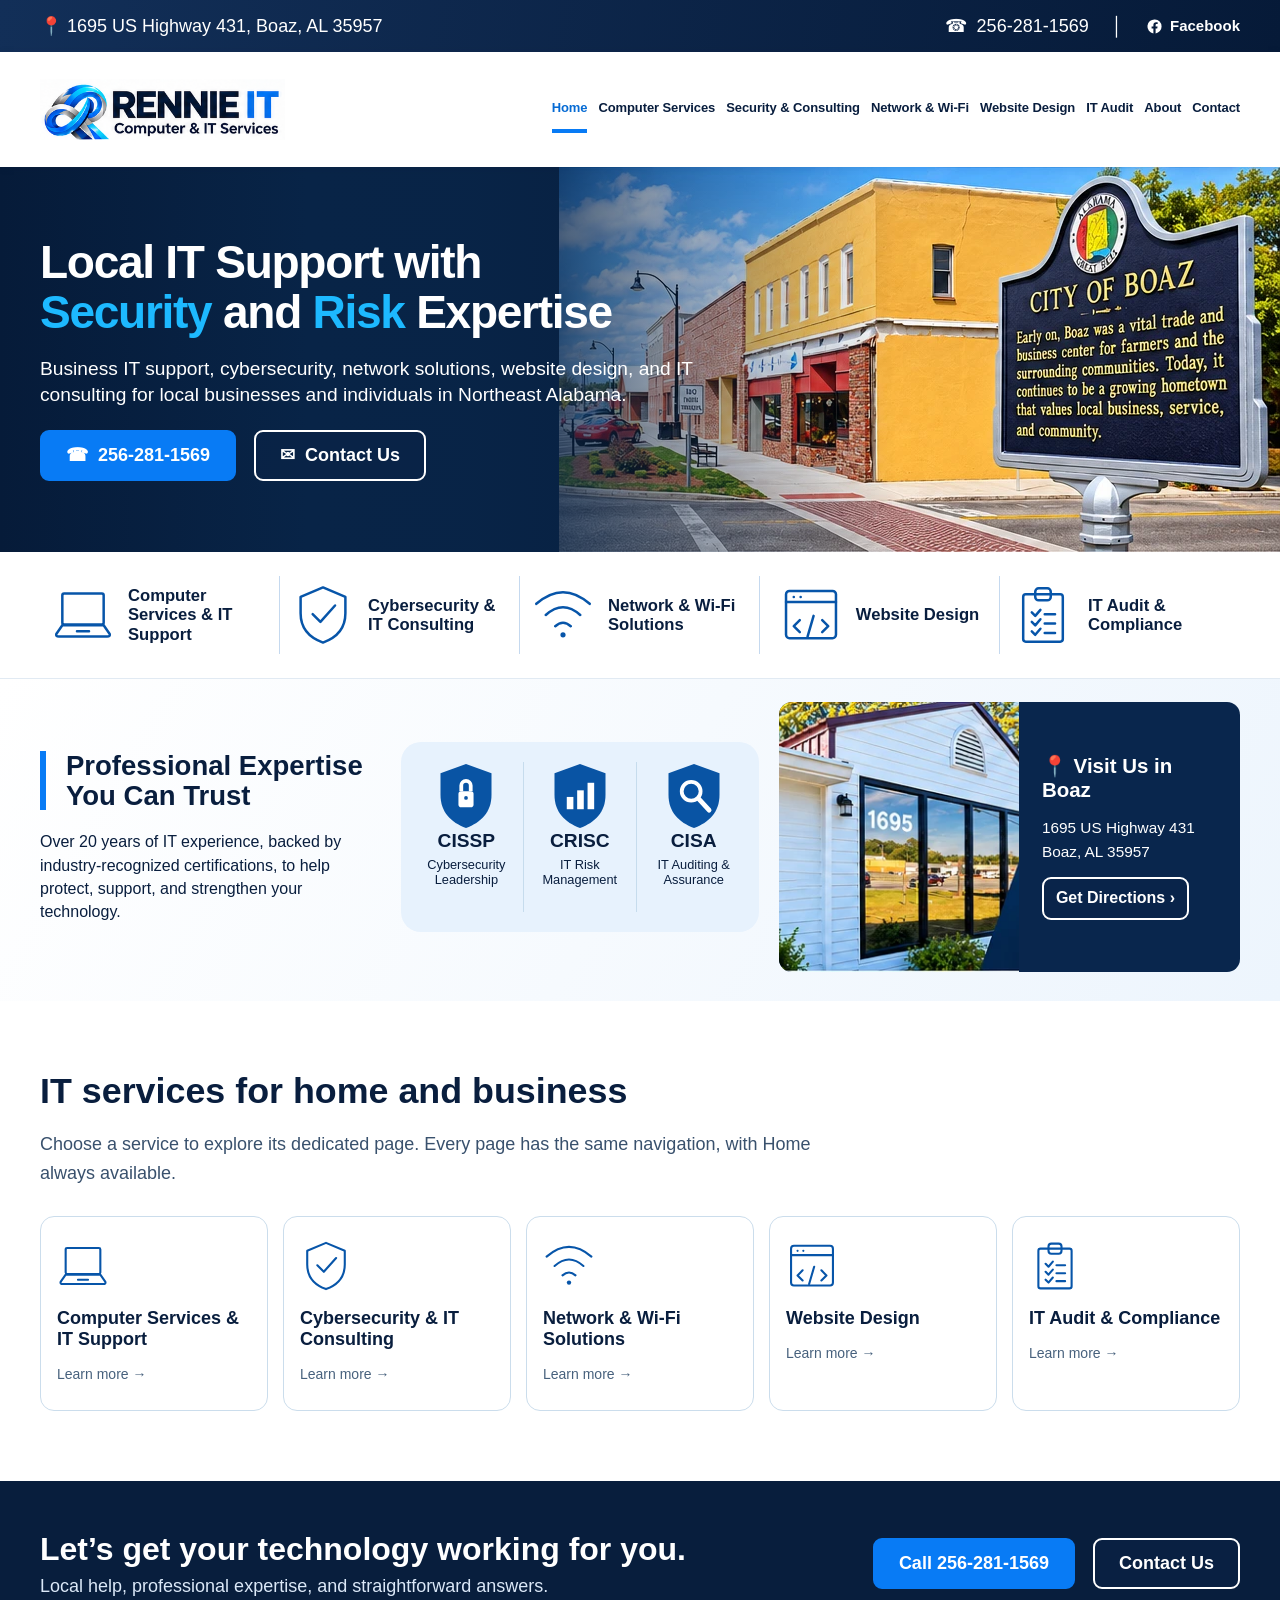
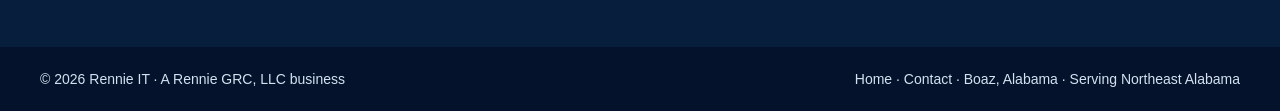
==== commit 1320ca45: "again" ====
--- a/index.html
+++ b/index.html
@@ -1 +1 @@
-<!doctype html><html lang="en"><head><meta charset="utf-8"><meta name="viewport" content="width=device-width, initial-scale=1"><meta name="theme-color" content="#081e3d"><meta name="description" content="Rennie IT provides local computer support, cybersecurity, networking, website design, and IT audit services."><link rel="canonical" href="https://rennieit.com/"><link rel="stylesheet" href="styles-v3.css"><title>Computer &amp; IT Services | Rennie IT · Boaz, Alabama</title></head><body><div class="top"><div class="wrap"><a href="https://www.google.com/maps/search/?api=1&amp;query=1695+US+Highway+431+Boaz+AL+35957" target="_blank" rel="noopener">📍 1695 US Highway 431, Boaz, AL 35957</a><div class="right"><a href="tel:+12562811569">☎ &nbsp;256-281-1569</a><span aria-hidden="true">│</span><a class="facebook-link" href="https://facebook.com/RennieITrisk/" target="_blank" rel="noopener noreferrer" aria-label="Rennie IT on Facebook"><svg class="facebook-icon" viewBox="0 0 24 24" aria-hidden="true" focusable="false"><path d="M22 12a10 10 0 1 0-11.56 9.88v-6.99H7.9V12h2.54V9.8c0-2.5 1.49-3.89 3.77-3.89 1.09 0 2.23.2 2.23.2v2.46h-1.26c-1.24 0-1.63.77-1.63 1.56V12h2.77l-.44 2.89h-2.33v6.99A10 10 0 0 0 22 12Z"/></svg><span>Facebook</span></a></div></div></div><header class="nav"><div class="wrap"><a href="index.html" aria-label="Rennie IT home"><img class="brand" src="assets/logo-reference.png" alt="Rennie IT Computer &amp; IT Services"></a><button type="button" class="menu-toggle" aria-label="Open navigation" aria-controls="main-nav" aria-expanded="false">☰</button><nav id="main-nav" class="links" aria-label="Main navigation"><a href="index.html" class="active" aria-current="page">Home</a><a href="computer-services.html" class="" >Computer Services</a><a href="cybersecurity-consulting.html" class="" >Security & Consulting</a><a href="network-wifi.html" class="" >Network & Wi-Fi</a><a href="website-design.html" class="" >Website Design</a><a href="it-audit-compliance.html" class="" >IT Audit</a><a href="about.html" class="" >About</a><a href="contact.html" class="" >Contact</a></nav></div></header><main><section class="hero"><div class="wrap"><h1>Local IT Support with<br><em>Security</em> and <em>Risk</em> Expertise</h1><p>Business IT support, cybersecurity, network solutions, website design, and IT consulting for local businesses and individuals in Northeast Alabama.</p><div class="actions"><a class="btn" href="tel:+12562811569">☎ &nbsp;256-281-1569</a><a class="btn outline" href="contact.html">✉ &nbsp;Contact Us</a></div></div></section><section class="service-strip" aria-label="Explore services"><div class="wrap service-grid"><a class="service-item" href="computer-services.html"><svg class="" viewBox="0 0 72 72" aria-hidden="true"><rect x="12" y="11" width="48" height="36" rx="2"/><path d="M12 48 5 58q-1 3 3 3h56q4 0 3-3L60 48ZM29 55h14"/></svg><strong>Computer Services &amp; IT Support</strong></a><a class="service-item" href="cybersecurity-consulting.html"><svg class="" viewBox="0 0 72 72" aria-hidden="true"><path d="M36 4 62 15v19c0 19-12 29-26 34C22 63 10 53 10 34V15Z"/><path d="m24 35 9 9 17-19"/></svg><strong>Cybersecurity &amp; IT Consulting</strong></a><a class="service-item" href="network-wifi.html"><svg class="" viewBox="0 0 72 72" aria-hidden="true"><path d="M5 23q31-27 62 0M16 36q20-18 40 0M27 49q9-8 18 0"/><circle cx="36" cy="59" r="3" fill="#0755a9" stroke="none"/></svg><strong>Network &amp; Wi-Fi Solutions</strong></a><a class="service-item" href="website-design.html"><svg class="" viewBox="0 0 72 72" aria-hidden="true"><rect x="7" y="8" width="58" height="55" rx="4"/><path d="M7 21h58M23 42l-7 7 7 7m26-14 7 7-7 7m-10-19-7 24"/><circle cx="16" cy="15" r="1.5" fill="#0755a9" stroke="none"/><circle cx="24" cy="15" r="1.5" fill="#0755a9" stroke="none"/></svg><strong>Website Design</strong></a><a class="service-item" href="it-audit-compliance.html"><svg class="" viewBox="0 0 72 72" aria-hidden="true"><rect x="13" y="12" width="46" height="55" rx="3"/><rect x="27" y="5" width="18" height="14" rx="4"/><path d="m23 33 4 4 6-7m5 5h12m-27 9 4 4 6-7m5 5h12m-27 9 4 4 6-7m5 5h12"/></svg><strong>IT Audit &amp; Compliance</strong></a></div></section><section class="expertise"><div class="wrap expertise-grid"><div class="exp-copy"><h2>Professional Expertise<br>You Can Trust</h2><p>Over 20 years of IT experience, backed by industry-recognized certifications, to help protect, support, and strengthen your technology.</p></div><div class="certs"><div class="cert"><svg viewBox="0 0 64 72" aria-hidden="true"><path d="M32 2 59 12v23c0 18-11 29-27 35C16 64 5 53 5 35V12Z" fill="#0954a4"/><rect x="24" y="31" width="16" height="17" rx="3" fill="white"/><path d="M27 31v-6a5 5 0 0 1 10 0v6" stroke="white" stroke-width="4" fill="none"/><circle cx="32" cy="38" r="2" fill="#0954a4"/></svg><strong>CISSP</strong><small>Cybersecurity Leadership</small></div><div class="cert"><svg viewBox="0 0 64 72" aria-hidden="true"><path d="M32 2 59 12v23c0 18-11 29-27 35C16 64 5 53 5 35V12Z" fill="#0954a4"/><rect x="18" y="37" width="7" height="13" fill="white"/><rect x="29" y="30" width="7" height="20" fill="white"/><rect x="40" y="22" width="7" height="28" fill="white"/></svg><strong>CRISC</strong><small>IT Risk Management</small></div><div class="cert"><svg viewBox="0 0 64 72" aria-hidden="true"><path d="M32 2 59 12v23c0 18-11 29-27 35C16 64 5 53 5 35V12Z" fill="#0954a4"/><circle cx="29" cy="31" r="10" stroke="white" stroke-width="4" fill="none"/><path d="m37 39 11 12" stroke="white" stroke-width="5" stroke-linecap="round"/></svg><strong>CISA</strong><small>IT Auditing & Assurance</small></div></div><div class="visit"><img src="assets/storefront-reference.webp" alt="Rennie IT storefront at 1695 US Highway 431 in Boaz, Alabama"><div class="visit-text"><h3>📍 Visit Us in Boaz</h3><p>1695 US Highway 431<br>Boaz, AL 35957</p><a class="btn outline" target="_blank" rel="noopener" href="https://www.google.com/maps/search/?api=1&amp;query=1695+US+Highway+431+Boaz+AL+35957">Get Directions ›</a></div></div></div></section><section class="section"><div class="wrap"><div class="section-head"><h2>IT services for home and business</h2><p>Choose a service to explore its dedicated page. Every page has the same navigation, with Home always available.</p></div><div class="service-cards"><a class="service-card" href="computer-services.html"><svg class="" viewBox="0 0 72 72" aria-hidden="true"><rect x="12" y="11" width="48" height="36" rx="2"/><path d="M12 48 5 58q-1 3 3 3h56q4 0 3-3L60 48ZM29 55h14"/></svg><strong>Computer Services & IT Support</strong><span>Learn more →</span></a><a class="service-card" href="cybersecurity-consulting.html"><svg class="" viewBox="0 0 72 72" aria-hidden="true"><path d="M36 4 62 15v19c0 19-12 29-26 34C22 63 10 53 10 34V15Z"/><path d="m24 35 9 9 17-19"/></svg><strong>Cybersecurity & IT Consulting</strong><span>Learn more →</span></a><a class="service-card" href="network-wifi.html"><svg class="" viewBox="0 0 72 72" aria-hidden="true"><path d="M5 23q31-27 62 0M16 36q20-18 40 0M27 49q9-8 18 0"/><circle cx="36" cy="59" r="3" fill="#0755a9" stroke="none"/></svg><strong>Network & Wi-Fi Solutions</strong><span>Learn more →</span></a><a class="service-card" href="website-design.html"><svg class="" viewBox="0 0 72 72" aria-hidden="true"><rect x="7" y="8" width="58" height="55" rx="4"/><path d="M7 21h58M23 42l-7 7 7 7m26-14 7 7-7 7m-10-19-7 24"/><circle cx="16" cy="15" r="1.5" fill="#0755a9" stroke="none"/><circle cx="24" cy="15" r="1.5" fill="#0755a9" stroke="none"/></svg><strong>Website Design</strong><span>Learn more →</span></a><a class="service-card" href="it-audit-compliance.html"><svg class="" viewBox="0 0 72 72" aria-hidden="true"><rect x="13" y="12" width="46" height="55" rx="3"/><rect x="27" y="5" width="18" height="14" rx="4"/><path d="m23 33 4 4 6-7m5 5h12m-27 9 4 4 6-7m5 5h12m-27 9 4 4 6-7m5 5h12"/></svg><strong>IT Audit & Compliance</strong><span>Learn more →</span></a></div></div></section><section class="bottom-cta"><div class="wrap"><div><h2>Let’s get your technology working for you.</h2><p>Local help, professional expertise, and straightforward answers.</p></div><div class="actions"><a class="btn" href="tel:+12562811569">Call 256-281-1569</a><a class="btn outline" href="contact.html">Contact Us</a></div></div></section></main><footer class="footer"><div class="wrap"><span>© <span id="year">2026</span> Rennie IT · A Rennie GRC, LLC business</span><span><a href="index.html">Home</a> · <a href="contact.html">Contact</a> · Boaz, Alabama · Serving Northeast Alabama</span></div></footer><script>document.getElementById('year').textContent=new Date().getFullYear();const b=document.querySelector('.menu-toggle'),n=document.querySelector('.links');b.addEventListener('click',()=>{let o=n.classList.toggle('open');b.setAttribute('aria-expanded',String(o));b.setAttribute('aria-label',o?'Close navigation':'Open navigation');b.textContent=o?'✕':'☰'});n.querySelectorAll('a').forEach(a=>a.addEventListener('click',()=>{n.classList.remove('open');b.setAttribute('aria-expanded','false');b.textContent='☰'}));</script></body></html>+<!doctype html><html lang="en"><head><meta charset="utf-8"><meta name="viewport" content="width=device-width, initial-scale=1"><meta name="theme-color" content="#081e3d"><meta name="description" content="Rennie IT provides local computer support, cybersecurity, networking, website design, and IT audit services."><link rel="canonical" href="https://rennieit.com/"><link rel="stylesheet" href="styles-v4.css"><title>Computer &amp; IT Services | Rennie IT · Boaz, Alabama</title><link rel="icon" href="favicon.ico" sizes="any"><link rel="icon" type="image/png" href="favicon.png"></head><body><div class="top"><div class="wrap"><a href="https://www.google.com/maps/search/?api=1&amp;query=1695+US+Highway+431+Boaz+AL+35957" target="_blank" rel="noopener">📍 1695 US Highway 431, Boaz, AL 35957</a><div class="right"><a href="tel:+12562811569">☎ &nbsp;256-281-1569</a><span aria-hidden="true">│</span><a class="facebook-link" href="https://facebook.com/RennieITrisk/" target="_blank" rel="noopener noreferrer" aria-label="Rennie IT on Facebook"><svg class="facebook-icon" viewBox="0 0 24 24" aria-hidden="true" focusable="false"><path d="M22 12a10 10 0 1 0-11.56 9.88v-6.99H7.9V12h2.54V9.8c0-2.5 1.49-3.89 3.77-3.89 1.09 0 2.23.2 2.23.2v2.46h-1.26c-1.24 0-1.63.77-1.63 1.56V12h2.77l-.44 2.89h-2.33v6.99A10 10 0 0 0 22 12Z"/></svg><span>Facebook</span></a></div></div></div><header class="nav"><div class="wrap"><a href="index.html" aria-label="Rennie IT home"><img class="brand" src="assets/logo-reference.png" alt="Rennie IT Computer &amp; IT Services"></a><button type="button" class="menu-toggle" aria-label="Open navigation" aria-controls="main-nav" aria-expanded="false">☰</button><nav id="main-nav" class="links" aria-label="Main navigation"><a href="index.html" class="active" aria-current="page">Home</a><a href="computer-services.html" class="" >Computer Services</a><a href="cybersecurity-consulting.html" class="" >Security & Consulting</a><a href="network-wifi.html" class="" >Network & Wi-Fi</a><a href="website-design.html" class="" >Website Design</a><a href="it-audit-compliance.html" class="" >IT Audit</a><a href="about.html" class="" >About</a><a href="contact.html" class="" >Contact</a></nav></div></header><main><section class="hero"><div class="wrap"><h1>Local IT Support with<br><em>Security</em> and <em>Risk</em> Expertise</h1><p>Business IT support, cybersecurity, network solutions, website design, and IT consulting for local businesses and individuals in Northeast Alabama.</p><div class="actions"><a class="btn" href="tel:+12562811569">☎ &nbsp;256-281-1569</a><a class="btn outline" href="contact.html">✉ &nbsp;Contact Us</a></div></div></section><section class="service-strip" aria-label="Explore services"><div class="wrap service-grid"><a class="service-item" href="computer-services.html"><svg class="" viewBox="0 0 72 72" aria-hidden="true"><rect x="12" y="11" width="48" height="36" rx="2"/><path d="M12 48 5 58q-1 3 3 3h56q4 0 3-3L60 48ZM29 55h14"/></svg><strong>Computer Services &amp; IT Support</strong></a><a class="service-item" href="cybersecurity-consulting.html"><svg class="" viewBox="0 0 72 72" aria-hidden="true"><path d="M36 4 62 15v19c0 19-12 29-26 34C22 63 10 53 10 34V15Z"/><path d="m24 35 9 9 17-19"/></svg><strong>Cybersecurity &amp; IT Consulting</strong></a><a class="service-item" href="network-wifi.html"><svg class="" viewBox="0 0 72 72" aria-hidden="true"><path d="M5 23q31-27 62 0M16 36q20-18 40 0M27 49q9-8 18 0"/><circle cx="36" cy="59" r="3" fill="#0755a9" stroke="none"/></svg><strong>Network &amp; Wi-Fi Solutions</strong></a><a class="service-item" href="website-design.html"><svg class="" viewBox="0 0 72 72" aria-hidden="true"><rect x="7" y="8" width="58" height="55" rx="4"/><path d="M7 21h58M23 42l-7 7 7 7m26-14 7 7-7 7m-10-19-7 24"/><circle cx="16" cy="15" r="1.5" fill="#0755a9" stroke="none"/><circle cx="24" cy="15" r="1.5" fill="#0755a9" stroke="none"/></svg><strong>Website Design</strong></a><a class="service-item" href="it-audit-compliance.html"><svg class="" viewBox="0 0 72 72" aria-hidden="true"><rect x="13" y="12" width="46" height="55" rx="3"/><rect x="27" y="5" width="18" height="14" rx="4"/><path d="m23 33 4 4 6-7m5 5h12m-27 9 4 4 6-7m5 5h12m-27 9 4 4 6-7m5 5h12"/></svg><strong>IT Audit &amp; Compliance</strong></a></div></section><section class="expertise"><div class="wrap expertise-grid"><div class="exp-copy"><h2>Professional Expertise<br>You Can Trust</h2><p>Over 20 years of IT experience, backed by industry-recognized certifications, to help protect, support, and strengthen your technology.</p></div><div class="certs"><div class="cert"><svg viewBox="0 0 64 72" aria-hidden="true"><path d="M32 2 59 12v23c0 18-11 29-27 35C16 64 5 53 5 35V12Z" fill="#0954a4"/><rect x="24" y="31" width="16" height="17" rx="3" fill="white"/><path d="M27 31v-6a5 5 0 0 1 10 0v6" stroke="white" stroke-width="4" fill="none"/><circle cx="32" cy="38" r="2" fill="#0954a4"/></svg><strong>CISSP</strong><small>Cybersecurity Leadership</small></div><div class="cert"><svg viewBox="0 0 64 72" aria-hidden="true"><path d="M32 2 59 12v23c0 18-11 29-27 35C16 64 5 53 5 35V12Z" fill="#0954a4"/><rect x="18" y="37" width="7" height="13" fill="white"/><rect x="29" y="30" width="7" height="20" fill="white"/><rect x="40" y="22" width="7" height="28" fill="white"/></svg><strong>CRISC</strong><small>IT Risk Management</small></div><div class="cert"><svg viewBox="0 0 64 72" aria-hidden="true"><path d="M32 2 59 12v23c0 18-11 29-27 35C16 64 5 53 5 35V12Z" fill="#0954a4"/><circle cx="29" cy="31" r="10" stroke="white" stroke-width="4" fill="none"/><path d="m37 39 11 12" stroke="white" stroke-width="5" stroke-linecap="round"/></svg><strong>CISA</strong><small>IT Auditing & Assurance</small></div></div><div class="visit"><img src="assets/storefront-reference.webp" alt="Rennie IT storefront at 1695 US Highway 431 in Boaz, Alabama"><div class="visit-text"><h3>📍 Visit Us in Boaz</h3><p>1695 US Highway 431<br>Boaz, AL 35957</p><a class="btn outline" target="_blank" rel="noopener" href="https://www.google.com/maps/search/?api=1&amp;query=1695+US+Highway+431+Boaz+AL+35957">Get Directions ›</a></div></div></div></section><section class="section"><div class="wrap"><div class="section-head"><h2>IT services for home and business</h2><p>Choose a service to explore its dedicated page. Every page has the same navigation, with Home always available.</p></div><div class="service-cards"><a class="service-card" href="computer-services.html"><svg class="" viewBox="0 0 72 72" aria-hidden="true"><rect x="12" y="11" width="48" height="36" rx="2"/><path d="M12 48 5 58q-1 3 3 3h56q4 0 3-3L60 48ZM29 55h14"/></svg><strong>Computer Services & IT Support</strong><span>Learn more →</span></a><a class="service-card" href="cybersecurity-consulting.html"><svg class="" viewBox="0 0 72 72" aria-hidden="true"><path d="M36 4 62 15v19c0 19-12 29-26 34C22 63 10 53 10 34V15Z"/><path d="m24 35 9 9 17-19"/></svg><strong>Cybersecurity & IT Consulting</strong><span>Learn more →</span></a><a class="service-card" href="network-wifi.html"><svg class="" viewBox="0 0 72 72" aria-hidden="true"><path d="M5 23q31-27 62 0M16 36q20-18 40 0M27 49q9-8 18 0"/><circle cx="36" cy="59" r="3" fill="#0755a9" stroke="none"/></svg><strong>Network & Wi-Fi Solutions</strong><span>Learn more →</span></a><a class="service-card" href="website-design.html"><svg class="" viewBox="0 0 72 72" aria-hidden="true"><rect x="7" y="8" width="58" height="55" rx="4"/><path d="M7 21h58M23 42l-7 7 7 7m26-14 7 7-7 7m-10-19-7 24"/><circle cx="16" cy="15" r="1.5" fill="#0755a9" stroke="none"/><circle cx="24" cy="15" r="1.5" fill="#0755a9" stroke="none"/></svg><strong>Website Design</strong><span>Learn more →</span></a><a class="service-card" href="it-audit-compliance.html"><svg class="" viewBox="0 0 72 72" aria-hidden="true"><rect x="13" y="12" width="46" height="55" rx="3"/><rect x="27" y="5" width="18" height="14" rx="4"/><path d="m23 33 4 4 6-7m5 5h12m-27 9 4 4 6-7m5 5h12m-27 9 4 4 6-7m5 5h12"/></svg><strong>IT Audit & Compliance</strong><span>Learn more →</span></a></div></div></section><section class="bottom-cta"><div class="wrap"><div><h2>Let’s get your technology working for you.</h2><p>Local help, professional expertise, and straightforward answers.</p></div><div class="actions"><a class="btn" href="tel:+12562811569">Call 256-281-1569</a><a class="btn outline" href="contact.html">Contact Us</a></div></div></section></main><footer class="footer"><div class="wrap"><span>© <span id="year">2026</span> Rennie IT · A Rennie GRC, LLC business</span><span><a href="index.html">Home</a> · <a href="contact.html">Contact</a> · Boaz, Alabama · Serving Northeast Alabama</span></div></footer><script>document.getElementById('year').textContent=new Date().getFullYear();const b=document.querySelector('.menu-toggle'),n=document.querySelector('.links');b.addEventListener('click',()=>{let o=n.classList.toggle('open');b.setAttribute('aria-expanded',String(o));b.setAttribute('aria-label',o?'Close navigation':'Open navigation');b.textContent=o?'✕':'☰'});n.querySelectorAll('a').forEach(a=>a.addEventListener('click',()=>{n.classList.remove('open');b.setAttribute('aria-expanded','false');b.textContent='☰'}));</script></body></html>
--- a/styles-v4.css
+++ b/styles-v4.css
@@ -0,0 +1,27 @@
+
+:root{--navy:#081e3d;--deep:#06172f;--blue:#087bf5;--ink:#091e3e;--pale:#edf5fc;--line:#cbddec}*{box-sizing:border-box}html{scroll-behavior:smooth}body{margin:0;font-family:Arial,Helvetica,sans-serif;color:var(--ink);background:#fff}a{text-decoration:none;color:inherit}img{display:block;max-width:100%}button{font:inherit}.wrap{width:min(calc(100% - 80px),1480px);margin-inline:auto}.top{background:linear-gradient(100deg,#122f58,#061a38);color:#fff}.top .wrap{min-height:52px;display:flex;align-items:center;justify-content:space-between;gap:20px;font-size:18px}.top .right{display:flex;align-items:center;gap:23px}.top a:hover{text-decoration:underline}.nav{background:white;box-shadow:0 1px 8px #071b3518;position:relative;z-index:10}.nav .wrap{min-height:115px;display:flex;align-items:center;justify-content:space-between;gap:32px}.brand{width:408px;max-width:100%;height:auto}.links{display:flex;align-items:center;gap:32px;font-size:18px;font-weight:700}.links a{padding:14px 0;border-bottom:4px solid transparent;white-space:nowrap}.links a:hover,.links a.active{color:#066bd4;border-color:#087bf5}.menu-toggle{display:none;border:1px solid var(--line);border-radius:8px;background:#fff;padding:9px 12px;font-size:25px;cursor:pointer}.hero{color:white;background:linear-gradient(90deg,#061b39 0%,#082447 25%,#082447eb 38%,#08244755 56%,transparent 75%),url('assets/hero-right.webp') right center/auto 100% no-repeat,#081e3d;min-height:385px;display:flex;align-items:center}.hero .wrap{padding-block:28px}.hero h1{font-size:clamp(36px,3.6vw,59px);letter-spacing:-1.3px;line-height:1.07;margin:0 0 19px;max-width:850px}.hero h1 em{color:#1db9ff;font-style:normal}.hero p{font-size:clamp(17px,1.5vw,24px);line-height:1.35;max-width:680px;margin:0 0 22px}.actions{display:flex;flex-wrap:wrap;gap:18px}.btn{display:inline-flex;align-items:center;justify-content:center;background:var(--blue);color:#fff;border:2px solid var(--blue);padding:12px 24px;min-height:51px;border-radius:9px;font-size:18px;font-weight:700;cursor:pointer}.btn.outline{background:#0a24478c;border-color:#fff}.btn.light{background:white;color:#0b2b54;border-color:#d1e2f3}.btn:hover{filter:brightness(1.08)}.service-strip{border-bottom:1px solid #e1eaf3}.service-grid{display:grid;grid-template-columns:repeat(5,minmax(0,1fr));align-items:stretch;padding-block:24px}.service-item{display:flex;align-items:center;justify-content:center;gap:14px;padding:8px 12px;min-width:0}.service-item:not(:last-child){border-right:1px solid #c5d9ef}.service-item svg,.service-card svg{width:62px;height:62px;flex:0 0 62px;fill:none;stroke:#0755a9;stroke-width:2.9;stroke-linecap:round;stroke-linejoin:round}.service-item strong{font-size:clamp(15px,1.3vw,21px);line-height:1.15}.service-item:hover,.service-card:hover{background:#eff7ff}.expertise{background:linear-gradient(120deg,#fff,#edf5fd);padding:23px 0 29px}.expertise-grid{display:grid;grid-template-columns:1fr 1.05fr 1.35fr;gap:20px;align-items:center}.exp-copy h2{font-size:clamp(24px,2.15vw,34px);line-height:1.08;border-left:6px solid var(--blue);padding-left:20px;margin:0 0 20px}.exp-copy p{font-size:clamp(16px,1.25vw,20px);line-height:1.45;margin:0}.certs{display:grid;grid-template-columns:repeat(3,minmax(0,1fr));background:#e7f2fd;border-radius:20px;padding:20px 9px;min-height:190px}.cert{display:flex;flex-direction:column;align-items:center;text-align:center;padding:0 7px}.cert:not(:last-child){border-right:1px solid #c6dced}.cert svg{width:62px;height:68px}.cert strong{font-size:clamp(17px,1.5vw,24px)}.cert small{font-size:clamp(12px,1vw,15px);line-height:1.2;margin-top:5px}.visit{display:grid;grid-template-columns:52% 48%;background:#09264d;color:white;min-height:270px;border-radius:13px;overflow:hidden}.visit img{width:100%;height:100%;object-fit:cover;object-position:center}.visit-text{display:flex;flex-direction:column;justify-content:center;gap:14px;padding:23px}.visit-text h3{font-size:clamp(19px,1.6vw,25px);margin:0}.visit-text p{font-size:clamp(15px,1.2vw,19px);line-height:1.5;margin:0}.visit .btn{font-size:16px;min-height:43px;padding:8px 12px;align-self:flex-start}.section{padding:70px 0}.section.alt{background:#f0f6fc}.section h2{font-size:clamp(28px,2.8vw,40px);margin:0 0 15px}.section p{font-size:18px;line-height:1.6;color:#39516d}.section-head{max-width:800px;margin-bottom:28px}.service-cards{display:grid;grid-template-columns:repeat(5,minmax(0,1fr));gap:15px}.service-card{border:1px solid var(--line);border-radius:14px;padding:23px 16px;background:#fff;display:flex;flex-direction:column;align-items:flex-start;gap:16px;min-height:195px}.service-card svg{width:52px;height:52px;flex-basis:52px}.service-card strong{font-size:18px}.service-card span{font-size:14px;color:#47617d}.subhero{background:linear-gradient(110deg,#081e3d,#0b396c);color:#fff;padding:65px 0}.subhero .wrap{display:flex;align-items:center;justify-content:space-between;gap:35px}.subhero h1{font-size:clamp(32px,3.6vw,54px);line-height:1.1;margin:12px 0 18px}.subhero p{font-size:clamp(17px,1.45vw,21px);line-height:1.5;max-width:750px;color:#e2edfa;margin:0}.eyebrow{color:#32b7ff;text-transform:uppercase;letter-spacing:2px;font-size:13px;font-weight:800}.subhero .btn{flex-shrink:0}.detail-layout{display:grid;grid-template-columns:1.1fr .9fr;align-items:start;gap:52px}.detail-layout h2{font-size:clamp(26px,2.6vw,38px)}.detail-layout p{max-width:680px}.checklist{list-style:none;padding:0;margin:24px 0;display:grid;gap:14px}.checklist li{font-size:18px;line-height:1.4;padding-left:30px;position:relative}.checklist li:before{content:'✓';position:absolute;left:0;top:0;color:#087bf5;font-weight:900}.aside{background:#edf5fc;border-radius:18px;padding:30px}.aside h3{font-size:25px;margin:0 0 14px}.aside p{margin:0 0 22px}.aside img{border-radius:12px;width:100%;height:240px;object-fit:cover;margin-bottom:22px}.bottom-cta{background:#081e3d;color:#fff;padding:50px 0}.bottom-cta .wrap{display:flex;align-items:center;justify-content:space-between;gap:24px}.bottom-cta h2{font-size:clamp(25px,2.5vw,36px);margin:0 0 8px}.bottom-cta p{margin:0;font-size:18px;color:#dbe8f8}.footer{background:#04132b;color:#d4e1f1;padding:24px 0}.footer .wrap{display:flex;justify-content:space-between;gap:20px;font-size:14px}.footer a:hover{text-decoration:underline}.contact-grid{display:grid;grid-template-columns:1fr 1fr;gap:25px}.contact-card{background:#f0f6fc;border:1px solid #d7e5f4;border-radius:15px;padding:30px}.contact-card h2{font-size:27px}.contact-card p{font-size:19px}a:focus-visible,button:focus-visible{outline:3px solid #31a7ff;outline-offset:3px}
+@media(max-width:1180px){.wrap{width:min(calc(100% - 48px),1480px)}.nav .wrap{min-height:95px}.brand{width:310px}.links{gap:19px;font-size:15px}.top .wrap{font-size:15px}.service-item{gap:8px;padding:8px}.service-item svg{width:49px;height:49px;flex-basis:49px}.expertise-grid{grid-template-columns:1fr 1fr}.visit{grid-column:1/-1;min-height:220px;max-height:280px}.visit img{object-position:center 44%}.service-cards{grid-template-columns:repeat(3,1fr)}}
+@media(max-width:800px){.wrap{width:calc(100% - 36px)}.top .wrap{min-height:35px;font-size:12px;justify-content:center}.top .right{display:none}.nav .wrap{min-height:76px}.brand{width:265px}.menu-toggle{display:block}.links{display:none;position:absolute;top:100%;left:0;right:0;background:#fff;box-shadow:0 12px 20px #091e3e22;padding:12px 22px 20px;flex-direction:column;align-items:stretch;gap:0}.links.open{display:flex}.links a{padding:15px 8px;border-bottom:1px solid #e2eaf4;font-size:17px}.links a.active{border-bottom:2px solid var(--blue)}.hero{min-height:0;background:linear-gradient(90deg,#061b39e8,#082447c0),url('assets/boaz-hero.jpg') center/cover}.hero .wrap{padding-block:50px}.hero h1{font-size:clamp(33px,7vw,48px)}.hero p{font-size:17px}.service-grid{grid-template-columns:repeat(2,minmax(0,1fr));gap:12px;padding-block:20px}.service-item{justify-content:flex-start;border:1px solid #dce7f3!important;border-radius:11px;padding:12px;min-height:91px}.service-item svg{width:48px;height:48px;flex-basis:48px}.service-item strong{font-size:15px}.expertise-grid{grid-template-columns:1fr;gap:22px}.exp-copy h2{font-size:27px}.exp-copy p{font-size:17px}.certs{min-height:0}.cert svg{width:50px;height:56px}.cert strong{font-size:19px}.cert small{font-size:12px}.visit{grid-column:auto;max-height:none;min-height:0;grid-template-columns:1fr}.visit img{height:245px;object-position:center 45%}.visit-text{padding:23px}.section{padding:50px 0}.service-cards{grid-template-columns:repeat(2,1fr)}.subhero{padding:44px 0}.subhero .wrap{display:block}.subhero h1{font-size:35px}.subhero .btn{margin-top:23px}.detail-layout,.contact-grid{grid-template-columns:1fr;gap:25px}.aside{padding:24px}.bottom-cta .wrap{display:block}.bottom-cta .actions{margin-top:22px}.footer .wrap{flex-direction:column;gap:8px;text-align:center}}
+@media(max-width:480px){.brand{width:220px}.hero h1{font-size:34px}.btn{font-size:16px;min-height:48px;padding:10px 15px}.actions{gap:11px}.service-item svg{width:40px;height:40px;flex-basis:40px}.service-item strong{font-size:13px}.cert{padding:0 3px}.cert strong{font-size:17px}.cert small{font-size:11px}.service-cards{grid-template-columns:1fr}.service-card{min-height:0;flex-direction:row;align-items:center}.service-card span{display:none}.subhero h1{font-size:32px}.top .wrap{font-size:11px}}
+/* Navigation tuned for eight independent pages, with no dropdowns. */
+@media(min-width:1101px){.nav .brand{width:290px}.nav .wrap{gap:18px}.links{gap:15px;font-size:14px}.links a{letter-spacing:-.1px}}
+@media(min-width:1101px) and (max-width:1350px){.nav .brand{width:245px}.links{gap:11px;font-size:13px}}
+@media(min-width:801px) and (max-width:1100px){.menu-toggle{display:block}.links{display:none;position:absolute;top:100%;left:0;right:0;background:#fff;box-shadow:0 12px 20px #091e3e22;padding:12px 22px 20px;flex-direction:column;align-items:stretch;gap:0}.links.open{display:flex}.links a{padding:13px 8px;border-bottom:1px solid #e2eaf4;font-size:17px}.nav .brand{width:310px}}
+
+/* Facebook in top utility bar */
+.facebook-link{display:inline-flex;align-items:center;gap:9px;white-space:nowrap}.facebook-icon{width:20px;height:20px;display:block;flex:none}.facebook-link:hover{color:#cce8ff}
+
+/* 2026-11-21: compact Facebook link, original Boaz panoramic composition */
+.top .right .facebook-link{display:inline-flex;align-items:center;gap:8px;line-height:1;font-size:16px;font-weight:600;white-space:nowrap;text-decoration:none}
+.top .right .facebook-icon{display:block;width:18px;height:18px;min-width:18px;max-width:18px;max-height:18px;flex:0 0 18px;fill:currentColor}
+.top .right .facebook-link:hover{text-decoration:underline}
+@media(min-width:801px){
+.hero{position:relative;isolation:isolate;background:#081e3d;overflow:hidden}
+.hero::before{content:"";position:absolute;z-index:-2;inset:0;background-image:url('assets/boaz-panorama-v3.webp');background-position:right center;background-size:auto 100%;background-repeat:no-repeat}
+.hero::after{content:"";position:absolute;z-index:-1;inset:0;background:linear-gradient(90deg,#061b39 0%,#082447 24%,#082447f2 37%,#08244770 52%,transparent 70%);pointer-events:none}
+}
+
+/* Uniform utility header on every page; icon remains small */
+.top .right a.facebook-link{display:inline-flex!important;flex-direction:row!important;align-items:center!important;justify-content:center;gap:7px!important;font-size:15px!important;line-height:1.2!important;white-space:nowrap!important;padding:0!important}
+.top .right a.facebook-link svg.facebook-icon{display:inline-block!important;width:17px!important;height:17px!important;min-width:17px!important;max-width:17px!important;min-height:17px!important;max-height:17px!important;flex:0 0 17px!important;fill:currentColor!important}
+.top .right a.facebook-link span{display:inline!important;font-size:inherit!important;line-height:inherit!important}
